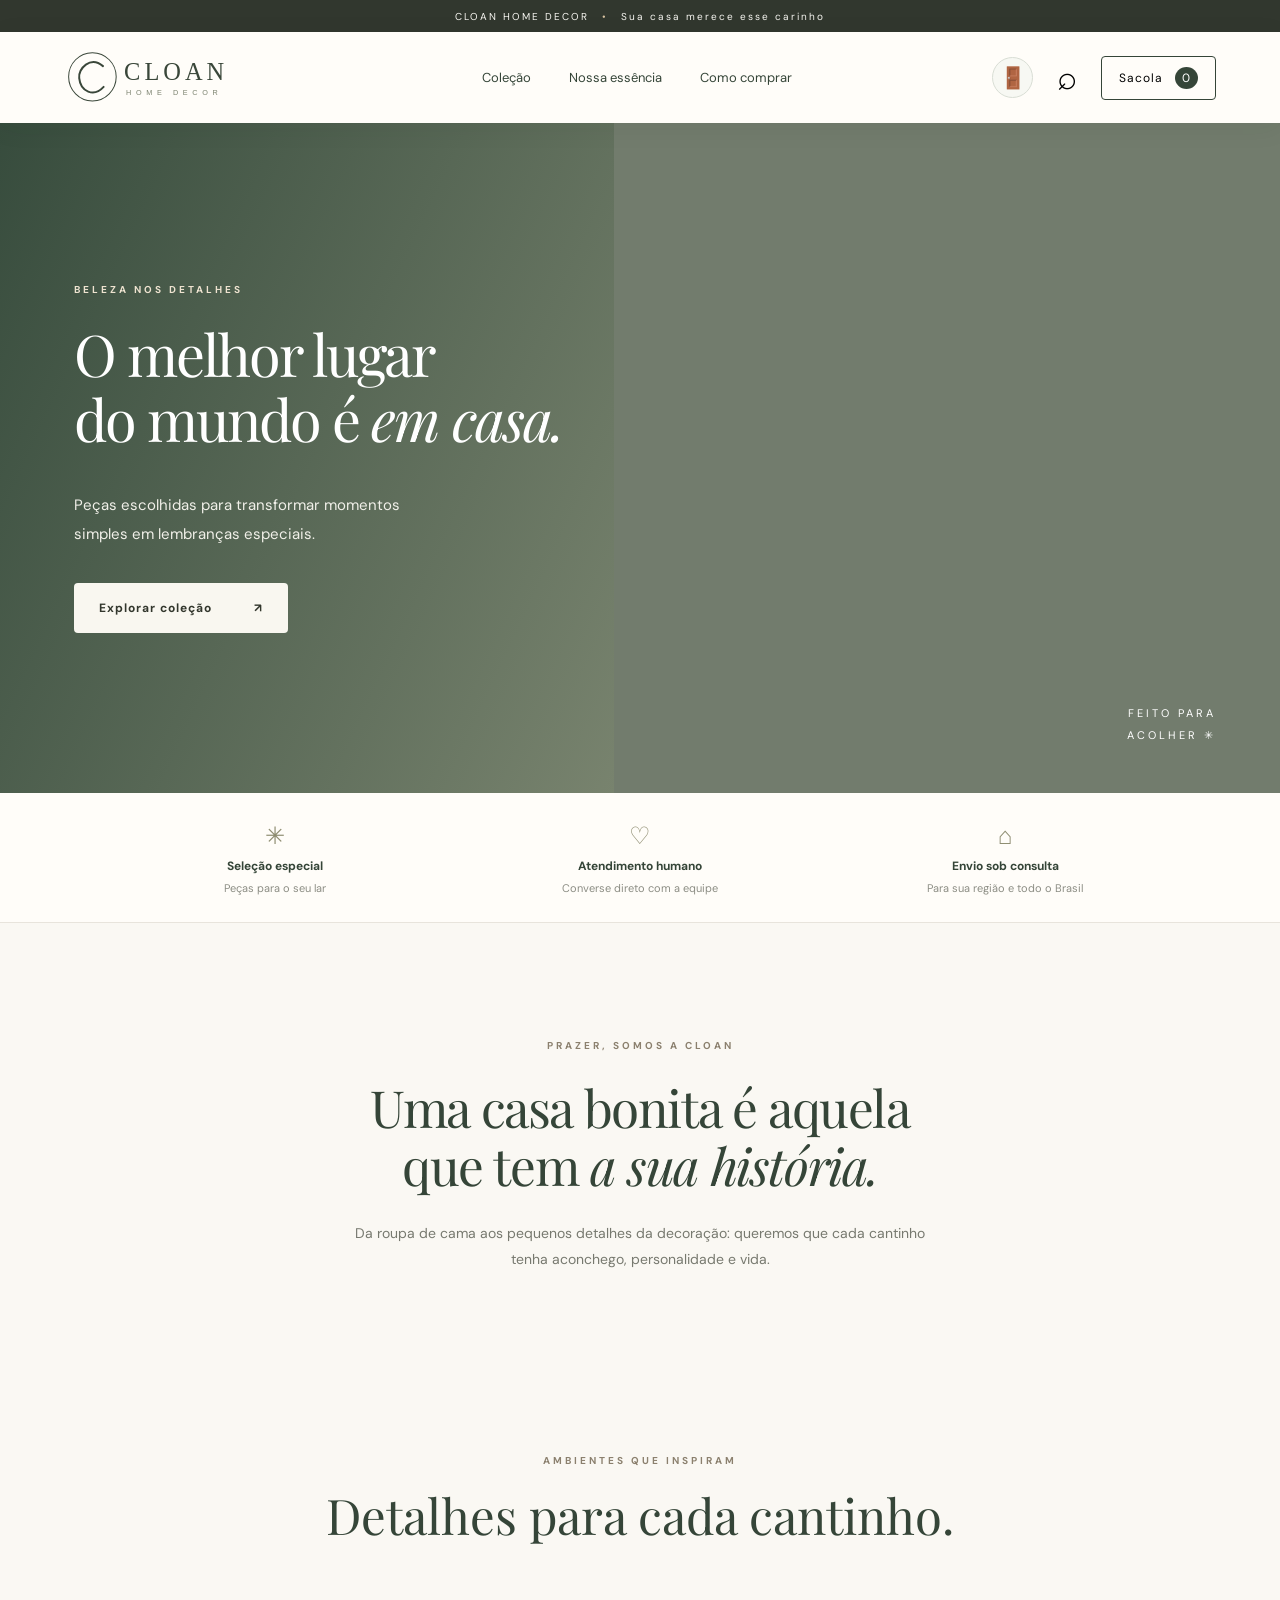
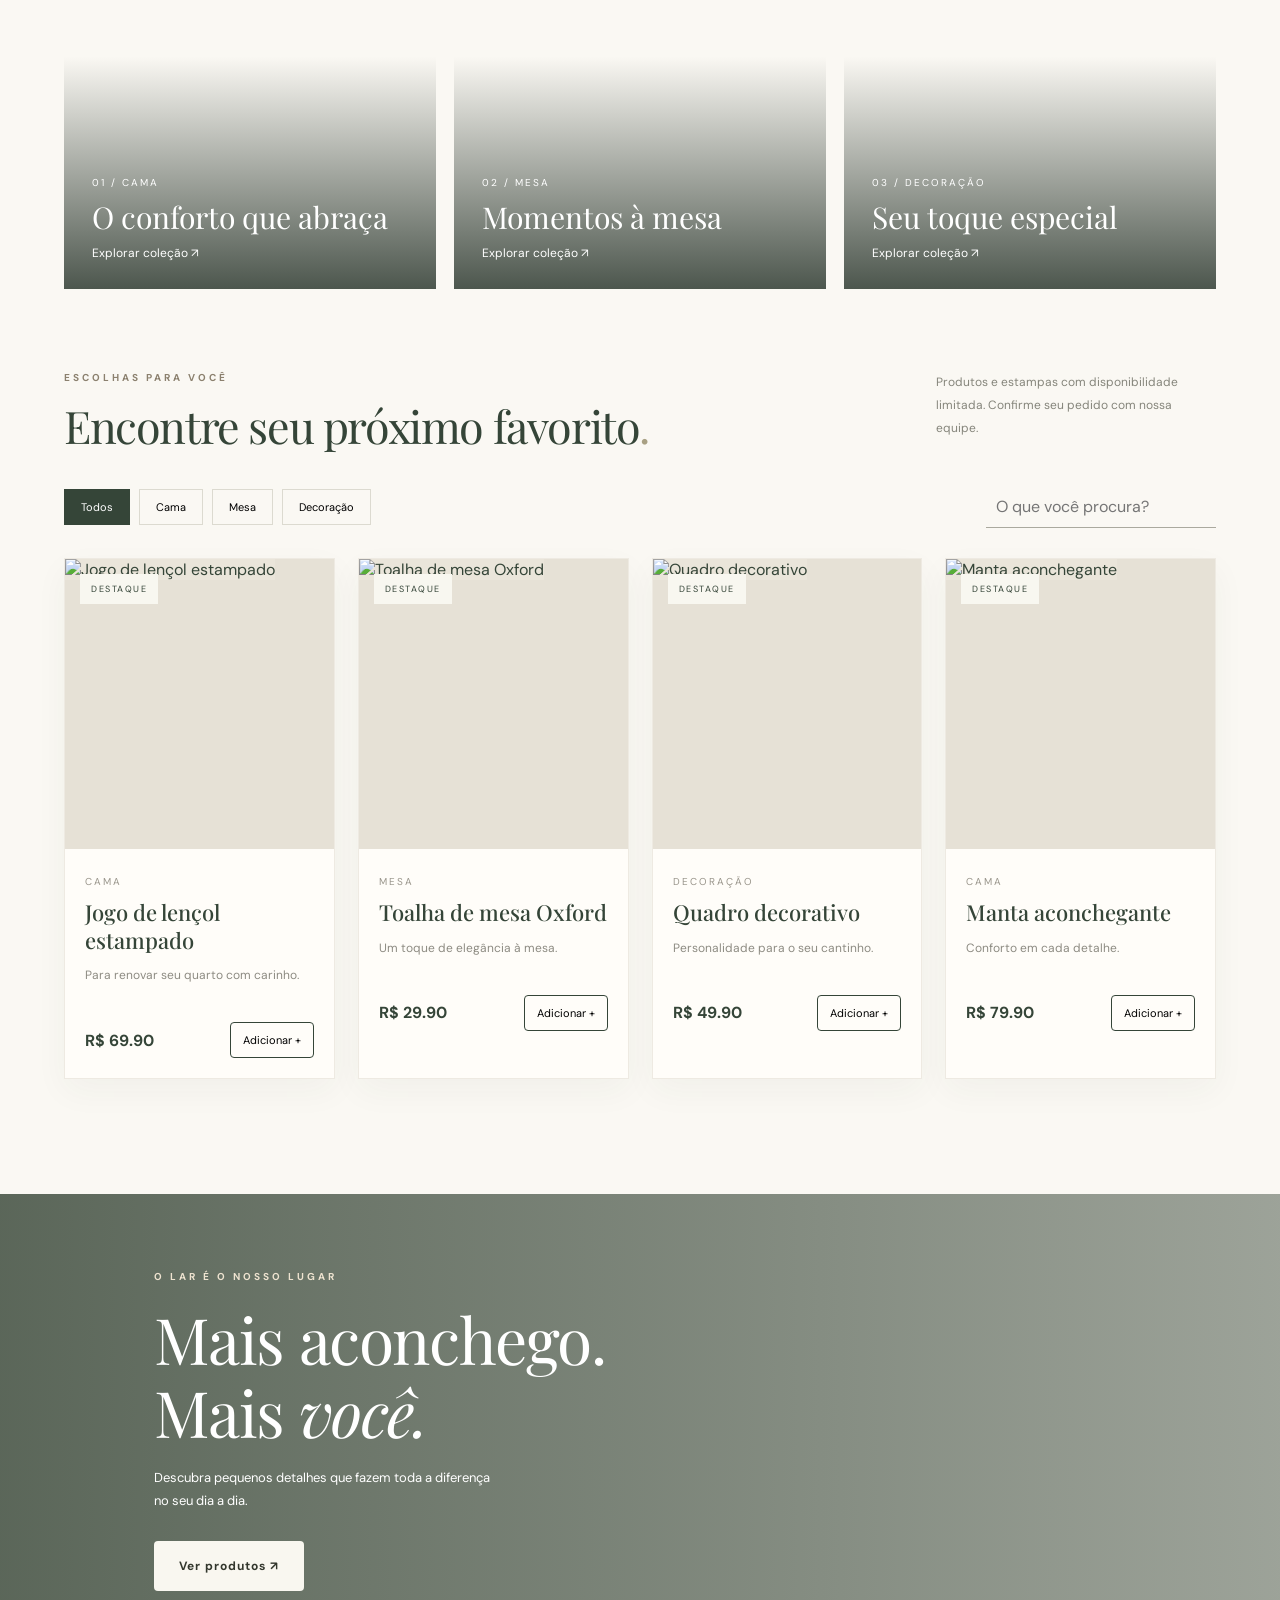
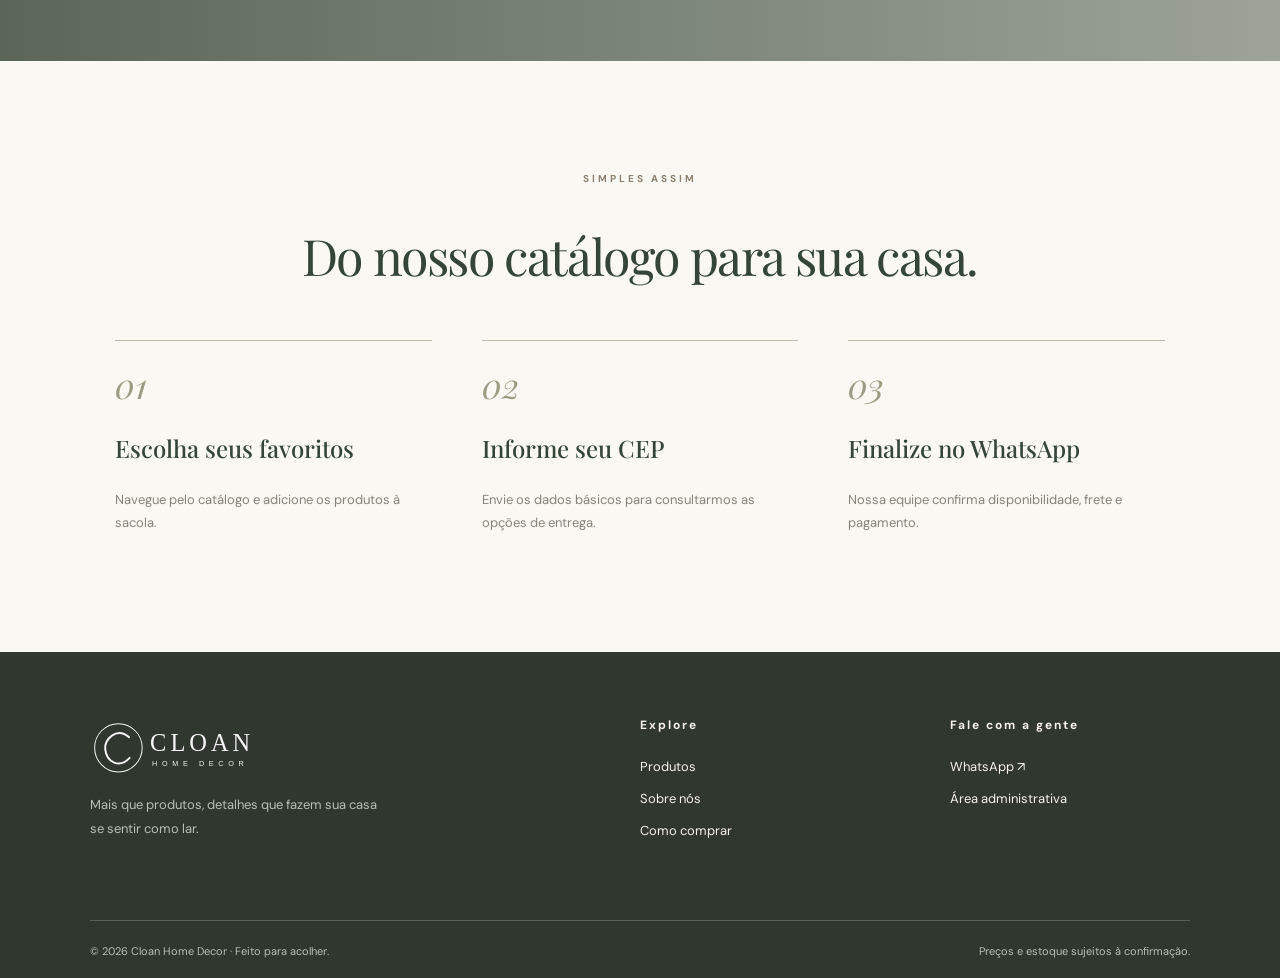
==== index.html @ a3a494a6 "subindo informaçoes iniciais" ====
<!doctype html><html lang="pt-BR"><head><meta charset="utf-8"><meta name="viewport" content="width=device-width, initial-scale=1"><meta name="theme-color" content="#292c25"><meta name="description" content="Cloan Home Decor: detalhes que transformam sua casa. Conheça nossa coleção de cama, mesa e decoração."><title>Cloan Home Decor — Sua casa, seu refúgio</title><link rel="stylesheet" href="assets/style.css"></head><body>
<div class="announce">CLOAN HOME DECOR <span>•</span> Sua casa merece esse carinho</div>
<header class="header"><a href="index.html" class="brand"><img class="cloan-logo" src="assets/logo-cloan.svg" alt="Cloan Home Decor"></a><nav class="nav"><a href="#colecao">Coleção</a><a href="#sobre">Nossa essência</a><a href="#como-comprar">Como comprar</a></nav><div class="header-actions"><a href="#" onclick="alert('O painel administrativo funciona na versão PHP, não no GitHub Pages.');return false" class="admin-door" aria-label="Entrar no painel administrativo" title="Painel administrativo">🚪</a><button class="icon-btn" id="search-toggle" aria-label="Buscar produtos">⌕</button><button class="bag-button" id="open-cart" aria-label="Abrir sacola">Sacola <span id="bag-count">0</span></button></div></header>
<main><section class="hero"><div class="hero-content"><div class="eyebrow light">BELEZA NOS DETALHES</div><h1>O melhor lugar<br>do mundo é <em>em casa.</em></h1><p>Peças escolhidas para transformar momentos simples em lembranças especiais.</p><a class="btn btn-light" href="#colecao">Explorar coleção <span>↗</span></a></div><div class="hero-image" role="img" aria-label="Ambiente de quarto aconchegante"></div><div class="hero-stamp">FEITO PARA<br>ACOLHER ✳</div></section>
<div class="mobile-promise">✦ Sua casa mais bonita, com carinho em cada detalhe</div><section class="trust"><div>✳ <strong>Seleção especial</strong><small>Peças para o seu lar</small></div><div>♡ <strong>Atendimento humano</strong><small>Converse direto com a equipe</small></div><div>⌂ <strong>Envio sob consulta</strong><small>Para sua região e todo o Brasil</small></div></section>
<section class="intro" id="sobre"><span class="eyebrow">PRAZER, SOMOS A CLOAN</span><h2>Uma casa bonita é aquela<br>que tem <em>a sua história.</em></h2><p>Da roupa de cama aos pequenos detalhes da decoração: queremos que cada cantinho tenha aconchego, personalidade e vida.</p></section>
<section class="category-showcase"><div class="category-intro"><span class="eyebrow">AMBIENTES QUE INSPIRAM</span><h2>Detalhes para cada cantinho.</h2></div><div class="category-tiles"><a href="#colecao" class="category-tile tile-cama"><span>01 / CAMA</span><strong>O conforto que abraça</strong><small>Explorar coleção ↗</small></a><a href="#colecao" class="category-tile tile-mesa"><span>02 / MESA</span><strong>Momentos à mesa</strong><small>Explorar coleção ↗</small></a><a href="#colecao" class="category-tile tile-decor"><span>03 / DECORAÇÃO</span><strong>Seu toque especial</strong><small>Explorar coleção ↗</small></a></div></section><section class="collection" id="colecao"><div class="section-head"><div><span class="eyebrow">ESCOLHAS PARA VOCÊ</span><h2>Encontre seu próximo favorito<span class="dot">.</span></h2></div><p>Produtos e estampas com disponibilidade limitada. Confirme seu pedido com nossa equipe.</p></div><div class="toolbar"><div class="chips"><button class="chip active" data-filter="all">Todos</button><button class="chip" data-filter="Cama">Cama</button><button class="chip" data-filter="Mesa">Mesa</button><button class="chip" data-filter="Decoração">Decoração</button></div><div class="search-wrap"><input type="search" id="search" placeholder="O que você procura?" aria-label="Buscar produtos"></div></div><div class="products" id="products"><article class="product" data-category="Cama" data-name="jogo de lençol estampado"><div class="product-image"><img loading="lazy" src="https://images.unsplash.com/photo-1631049307264-da0ec9d70304?w=900" alt="Jogo de lençol estampado"><span class="product-badge">DESTAQUE</span></div><div class="product-info"><span class="product-category">Cama</span><h3>Jogo de lençol estampado</h3><p class="description">Para renovar seu quarto com carinho.</p><div class="product-bottom"><strong>R$ 69.90</strong><button class="add-btn" data-id="1">Adicionar +</button></div></div></article><article class="product" data-category="Mesa" data-name="toalha de mesa oxford"><div class="product-image"><img loading="lazy" src="https://images.unsplash.com/photo-1600210492486-724fe5c67fb0?w=900" alt="Toalha de mesa Oxford"><span class="product-badge">DESTAQUE</span></div><div class="product-info"><span class="product-category">Mesa</span><h3>Toalha de mesa Oxford</h3><p class="description">Um toque de elegância à mesa.</p><div class="product-bottom"><strong>R$ 29.90</strong><button class="add-btn" data-id="2">Adicionar +</button></div></div></article><article class="product" data-category="Decoração" data-name="quadro decorativo"><div class="product-image"><img loading="lazy" src="https://images.unsplash.com/photo-1616486338812-3dadae4b4ace?w=900" alt="Quadro decorativo"><span class="product-badge">DESTAQUE</span></div><div class="product-info"><span class="product-category">Decoração</span><h3>Quadro decorativo</h3><p class="description">Personalidade para o seu cantinho.</p><div class="product-bottom"><strong>R$ 49.90</strong><button class="add-btn" data-id="3">Adicionar +</button></div></div></article><article class="product" data-category="Cama" data-name="manta aconchegante"><div class="product-image"><img loading="lazy" src="https://images.unsplash.com/photo-1615874694520-474822394e73?w=900" alt="Manta aconchegante"><span class="product-badge">DESTAQUE</span></div><div class="product-info"><span class="product-category">Cama</span><h3>Manta aconchegante</h3><p class="description">Conforto em cada detalhe.</p><div class="product-bottom"><strong>R$ 79.90</strong><button class="add-btn" data-id="4">Adicionar +</button></div></div></article></div><div class="no-results" id="no-results" hidden>Nenhum produto encontrado. Tente outra busca.</div></section>
<section class="banner"><div><span class="eyebrow light">O LAR É O NOSSO LUGAR</span><h2>Mais aconchego.<br>Mais <em>você.</em></h2><p>Descubra pequenos detalhes que fazem toda a diferença no seu dia a dia.</p><a class="btn btn-light" href="#colecao">Ver produtos ↗</a></div></section>
<section class="how" id="como-comprar"><span class="eyebrow">SIMPLES ASSIM</span><h2>Do nosso catálogo para sua casa.</h2><div class="steps"><div><span>01</span><h3>Escolha seus favoritos</h3><p>Navegue pelo catálogo e adicione os produtos à sacola.</p></div><div><span>02</span><h3>Informe seu CEP</h3><p>Envie os dados básicos para consultarmos as opções de entrega.</p></div><div><span>03</span><h3>Finalize no WhatsApp</h3><p>Nossa equipe confirma disponibilidade, frete e pagamento.</p></div></div></section></main>
<footer><div class="footer-grid"><div><a href="index.html" class="brand footer-brand"><img class="cloan-logo" src="assets/logo-cloan.svg" alt="Cloan Home Decor"></a><p>Mais que produtos, detalhes que fazem sua casa se sentir como lar.</p></div><div><strong>Explore</strong><a href="#colecao">Produtos</a><a href="#sobre">Sobre nós</a><a href="#como-comprar">Como comprar</a></div><div><strong>Fale com a gente</strong><a href="#como-comprar" target="_blank" rel="noopener">WhatsApp ↗</a><a href="#" onclick="alert('O painel administrativo funciona na versão PHP, não no GitHub Pages.');return false">Área administrativa</a></div></div><div class="footer-bottom">© 2026 Cloan Home Decor · Feito para acolher. <span>Preços e estoque sujeitos à confirmação.</span></div></footer>
<div class="overlay" id="overlay" hidden></div><aside class="cart" id="cart" aria-label="Sacola de compras" aria-hidden="true"><div class="cart-head"><div><span class="eyebrow">SEUS FAVORITOS</span><h2>Minha sacola <span id="cart-count">(0)</span></h2></div><button id="close-cart" class="close" aria-label="Fechar sacola">×</button></div><div class="cart-items" id="cart-items"></div><div class="cart-footer"><div class="subtotal"><span>Subtotal</span><strong id="subtotal">R$ 0,00</strong></div><p class="fine">Frete não incluído. A equipe confirmará o valor e a disponibilidade.</p><label for="customer-name">Seu nome</label><input id="customer-name" maxlength="90" placeholder="Como podemos chamar você?"><label for="customer-cep">CEP para entrega</label><input id="customer-cep" inputmode="numeric" maxlength="9" autocomplete="postal-code" placeholder="00000-000"><p id="cep-status" class="cep-status" role="status" aria-live="polite">Digite o CEP para buscar o endereço automaticamente.</p><div class="address-fields"><label for="customer-street">Rua / Avenida</label><input id="customer-street" autocomplete="address-line1" placeholder="Nome da rua"><label for="customer-number">Número da residência *</label><input id="customer-number" inputmode="numeric" placeholder="Ex.: 123"><label for="customer-complement">Complemento (opcional)</label><input id="customer-complement" placeholder="Apartamento, bloco, referência..."><label for="customer-neighborhood">Bairro</label><input id="customer-neighborhood" placeholder="Bairro"><div class="address-grid"><div><label for="customer-city">Cidade</label><input id="customer-city" placeholder="Cidade"></div><div><label for="customer-state">UF</label><input id="customer-state" maxlength="2" placeholder="SP"></div></div></div><button class="checkout" id="checkout">Consultar pelo WhatsApp ↗</button></div></aside>
<script>window.CLOAN_CONFIG={"whatsapp": "5519999999999", "products": [{"id": 1, "name": "Jogo de lençol estampado", "category": "Cama", "description": "Para renovar seu quarto com carinho.", "price": 69.9, "stock": 6, "weight": 0.85, "length": 32, "width": 25, "height": 8, "image": "https://images.unsplash.com/photo-1631049307264-da0ec9d70304?w=900", "featured": 1, "active": 1}, {"id": 2, "name": "Toalha de mesa Oxford", "category": "Mesa", "description": "Um toque de elegância à mesa.", "price": 29.9, "stock": 12, "weight": 0.52, "length": 32, "width": 25, "height": 8, "image": "https://images.unsplash.com/photo-1600210492486-724fe5c67fb0?w=900", "featured": 1, "active": 1}, {"id": 3, "name": "Quadro decorativo", "category": "Decoração", "description": "Personalidade para o seu cantinho.", "price": 49.9, "stock": 5, "weight": 0.65, "length": 32, "width": 25, "height": 8, "image": "https://images.unsplash.com/photo-1616486338812-3dadae4b4ace?w=900", "featured": 1, "active": 1}, {"id": 4, "name": "Manta aconchegante", "category": "Cama", "description": "Conforto em cada detalhe.", "price": 79.9, "stock": 4, "weight": 1.1, "length": 32, "width": 25, "height": 8, "image": "https://images.unsplash.com/photo-1615874694520-474822394e73?w=900", "featured": 1, "active": 1}]};</script><script src="assets/app.js"></script></body></html>
---- assets/style.css ----
@import url('https://fonts.googleapis.com/css2?family=DM+Sans:wght@400;500;600;700&family=Playfair+Display:ital,wght@0,400;0,500;0,600;1,400;1,500&display=swap');:root{--ink:#292c25;--cream:#f8f6f0;--paper:#fffefa;--olive:#777a5d;--line:#e8e4dc;--sand:#e5d8c6}*{box-sizing:border-box}html{scroll-behavior:smooth}body{margin:0;color:var(--ink);background:var(--cream);font-family:'DM Sans',Arial,sans-serif}body.locked{overflow:hidden}button,input,textarea,select{font:inherit}button{cursor:pointer}a{text-decoration:none;color:inherit}.announce{height:32px;background:#31372e;color:#f8f7f2;text-align:center;font-size:10px;letter-spacing:2px;display:flex;align-items:center;justify-content:center;gap:13px}.announce span{color:#d8c2a1}.header{height:91px;background:var(--paper);display:flex;align-items:center;justify-content:space-between;padding:0 max(5%,calc((100vw - 1350px)/2));gap:25px}.brand{display:flex;align-items:center;gap:11px;font-size:28px;font-weight:600;letter-spacing:4px;line-height:1}.brand small{display:block;font-size:9px;letter-spacing:5.5px;margin-top:8px;font-weight:500}.brand-symbol{font:italic 44px 'Playfair Display',Georgia,serif;border:1px solid var(--ink);border-radius:50%;height:52px;width:52px;display:grid;place-items:center;letter-spacing:0}.nav{display:flex;gap:38px;font-size:13px}.nav a:hover,.footer-grid a:hover{color:var(--olive)}.header-actions{display:flex;align-items:center;gap:18px}.icon-btn{border:0;background:none;font-size:34px;line-height:1}.bag-button{background:none;border:1px solid var(--ink);padding:13px 17px;font-size:12px;letter-spacing:1px}.bag-button span{background:var(--ink);color:white;border-radius:50%;padding:3px 7px;margin-left:8px}.hero{height:min(670px,76vh);min-height:520px;display:grid;grid-template-columns:48% 52%;position:relative;background:#727c6d}.hero-content{color:#fff;display:flex;flex-direction:column;align-items:flex-start;justify-content:center;padding:8% 8% 8% 12%;z-index:1;background:linear-gradient(105deg,#596455,#7c8978)}.eyebrow{font-size:10px;letter-spacing:3px;font-weight:700;color:#8b806e}.eyebrow.light{color:#eee3d0}.hero h1,.intro h2,.section-head h2,.banner h2,.how h2{font:400 clamp(39px,4.5vw,76px)/1.13 'Playfair Display',Georgia,serif;letter-spacing:-1.4px}.hero h1{margin:25px 0}.hero h1 em,.intro h2 em,.banner h2 em{font-weight:400}.hero p{font-size:15px;line-height:1.9;max-width:365px;color:#f1f0e9;margin-bottom:35px}.hero-image{background:url('https://images.unsplash.com/photo-1616486338812-3dadae4b4ace?auto=format&fit=crop&w=1400&q=85') center/cover}.btn{padding:17px 25px;display:inline-flex;align-items:center;gap:42px;font-size:12px;font-weight:700;letter-spacing:1px}.btn-light{background:#f9f7f0;color:#33372d}.hero-stamp{position:absolute;right:5%;bottom:7%;color:white;font-size:11px;letter-spacing:3px;text-align:right;line-height:2}.trust{display:grid;grid-template-columns:repeat(3,1fr);border-bottom:1px solid var(--line);background:var(--paper);padding:27px 8%;gap:20px}.trust>div{text-align:center;font-size:24px;color:#8d8c70}.trust strong,.trust small{display:block;color:var(--ink);font-size:12px;margin-top:7px}.trust small{font-size:11px;color:#8c8d84}.intro{text-align:center;padding:110px 20px;max-width:850px;margin:auto}.intro h2{font-size:clamp(34px,4vw,57px);margin:25px 0}.intro p{color:#77796f;line-height:1.9;font-size:14px;max-width:590px;margin:auto}.collection{padding:40px max(5%,calc((100vw - 1300px)/2)) 115px}.section-head{display:flex;justify-content:space-between;align-items:end;gap:30px;margin-bottom:35px}.section-head h2{font-size:clamp(32px,3.5vw,50px);margin:15px 0 0}.dot{color:#a8a083}.section-head p{max-width:280px;font-size:12px;color:#85857b;line-height:1.9}.toolbar{display:flex;justify-content:space-between;align-items:center;gap:20px;margin-bottom:30px}.chips{display:flex;gap:9px;flex-wrap:wrap}.chip{border:1px solid #dcdad0;background:transparent;padding:10px 16px;font-size:11px}.chip.active,.chip:hover{background:var(--ink);color:white;border-color:var(--ink)}.search-wrap input{width:230px;background:transparent;border:0;border-bottom:1px solid #aaa99e;padding:10px;outline:0}.products{display:grid;grid-template-columns:repeat(4,minmax(0,1fr));gap:23px}.product{background:var(--paper);min-width:0}.product[hidden]{display:none}.product-image{height:305px;position:relative;overflow:hidden;background:#e6e1d6}.product-image img{width:100%;height:100%;object-fit:cover;transition:transform .4s}.product:hover .product-image img{transform:scale(1.05)}.image-placeholder{height:100%;display:flex;align-items:center;justify-content:center;flex-direction:column;color:#8e8c7f;background:linear-gradient(135deg,#e7e4da,#d6d1c2);text-align:center}.image-placeholder span{font-size:65px}.image-placeholder small{letter-spacing:2px;font-size:9px}.image-placeholder p{font:italic 18px 'Playfair Display',serif}.product-badge{position:absolute;top:15px;left:15px;background:#f8f7f0;padding:9px 11px;font-size:9px;letter-spacing:1.5px}.product-info{padding:20px}.product-category{font-size:10px;color:#99958b;letter-spacing:2px;text-transform:uppercase}.product h3{font:500 22px 'Playfair Display',serif;margin:9px 0}.description{font-size:12px;color:#8d8b82;line-height:1.6;min-height:38px}.product-bottom{display:flex;align-items:center;justify-content:space-between;gap:5px;margin-top:18px}.product-bottom strong{font-size:16px}.add-btn{border:1px solid var(--ink);background:transparent;padding:10px 12px;font-size:11px}.add-btn:hover{background:var(--ink);color:white}.add-btn:disabled{opacity:.4;cursor:not-allowed}.no-results{text-align:center;padding:40px}.banner{min-height:420px;background:linear-gradient(90deg,#4b584ae8,#4b584a88),url('https://images.unsplash.com/photo-1618221195710-dd6b41faaea6?auto=format&fit=crop&w=1600&q=85') center/cover;color:white;display:flex;align-items:center;padding:70px 12%}.banner h2{font-size:clamp(40px,5vw,68px);margin:18px 0}.banner p{font-size:13px;line-height:1.8;max-width:350px;margin-bottom:28px}.how{text-align:center;padding:105px 7%}.how h2{font-size:clamp(32px,4vw,50px)}.steps{display:grid;grid-template-columns:repeat(3,1fr);gap:50px;max-width:1050px;margin:55px auto 0;text-align:left}.steps>div{border-top:1px solid #bbb8aa;padding-top:20px}.steps span{font:italic 35px 'Playfair Display',serif;color:#999b83}.steps h3{font:500 24px 'Playfair Display',serif}.steps p{font-size:13px;line-height:1.8;color:#85857b}footer{background:#30372f;color:#f4f2ea;padding:65px 7% 20px}.footer-grid{display:grid;grid-template-columns:2fr 1fr 1fr;gap:70px;max-width:1250px;margin:auto}.footer-grid p{font-size:13px;line-height:1.9;color:#b7c0b6;max-width:300px}.footer-grid>div:not(:first-child){display:flex;flex-direction:column;gap:15px;font-size:13px}.footer-grid strong{font-size:12px;letter-spacing:2px;margin-bottom:10px}.footer-brand .brand-symbol{border-color:#f4f2ea}.footer-bottom{max-width:1250px;margin:65px auto 0;border-top:1px solid #586056;padding-top:23px;font-size:11px;color:#b9c0b8;display:flex;justify-content:space-between;gap:20px}.overlay{position:fixed;inset:0;background:#0008;z-index:10}.overlay[hidden]{display:none}.cart{position:fixed;right:0;top:0;bottom:0;width:min(460px,100%);background:var(--paper);z-index:11;transform:translateX(105%);transition:transform .3s;display:flex;flex-direction:column}.cart.show{transform:translateX(0)}.cart-head{display:flex;justify-content:space-between;align-items:center;padding:30px;border-bottom:1px solid var(--line)}.cart-head h2{font:400 30px 'Playfair Display',serif;margin:9px 0}.cart-head h2 span{font:13px 'DM Sans',sans-serif}.close{font-size:34px;background:none;border:0}.cart-items{padding:15px 30px;overflow:auto;flex:1}.cart-item{display:flex;gap:15px;border-bottom:1px solid var(--line);padding:18px 0}.cart-thumb{width:85px;height:95px;background:#e7e3d9;display:grid;place-items:center;font-size:35px;flex-shrink:0}.cart-thumb img{width:100%;height:100%;object-fit:cover}.cart-item-details{flex:1}.cart-item-details strong,.cart-item-details small{display:block;margin-bottom:9px}.cart-item-details strong{font:500 18px 'Playfair Display',serif}.cart-item-details small{font-size:12px}.qty{display:flex;align-items:center;gap:13px}.qty button{background:none;border:1px solid var(--line);width:28px;height:28px}.empty-bag{text-align:center;margin:80px 0;color:#8d8c82;line-height:2}.cart-footer{padding:25px 30px 35px;border-top:1px solid var(--line)}.subtotal{display:flex;justify-content:space-between;font-size:18px}.fine{font-size:11px;color:#888b81;line-height:1.6}.cart-footer label{display:block;font-size:11px;margin:13px 0 5px}.cart-footer input{width:100%;padding:12px;border:1px solid #d5d3c8;background:white}.checkout{width:100%;background:var(--ink);color:white;border:0;padding:16px;margin-top:18px;font-weight:600}.checkout:hover{background:#57634f}@media(max-width:1100px){.products{grid-template-columns:repeat(3,1fr)}.nav{gap:15px}.hero-content{padding-left:9%}}@media(max-width:760px){.header{height:74px;padding:0 17px}.brand{font-size:20px;letter-spacing:2px}.brand small{font-size:7px;letter-spacing:3px}.brand-symbol{width:40px;height:40px;font-size:30px}.nav,.icon-btn{display:none}.header-actions{gap:4px}.bag-button{padding:10px;font-size:11px}.hero{display:block;min-height:650px;height:auto;background:linear-gradient(#29372bb8,#29372bb8),url('https://images.unsplash.com/photo-1616486338812-3dadae4b4ace?auto=format&fit=crop&w=1000') center/cover}.hero-content{min-height:650px;background:transparent;padding:70px 8%}.hero-image{display:none}.hero-stamp{bottom:25px}.trust{grid-template-columns:1fr;gap:20px}.intro{padding:75px 20px}.collection{padding:30px 17px 75px}.section-head{display:block}.section-head p{max-width:none}.toolbar{display:block}.chips{margin-bottom:18px}.search-wrap input{width:100%}.products{grid-template-columns:repeat(2,minmax(0,1fr));gap:11px}.product-image{height:210px}.product-info{padding:13px}.product h3{font-size:18px}.product-bottom{display:block}.product-bottom strong{display:block;margin-bottom:10px}.add-btn{width:100%}.banner{padding:70px 8%}.steps{grid-template-columns:1fr;gap:25px}.footer-grid{grid-template-columns:1fr;gap:40px}.footer-bottom{display:block}.footer-bottom span{display:block;margin-top:8px}}@media(max-width:380px){.products{grid-template-columns:1fr}.product-image{height:290px}}
/* Consulta de endereço */
.cep-status{font-size:12px;color:#69776b;line-height:1.5;margin:4px 0 12px}.address-fields label{display:block;margin-top:9px}.address-fields input{width:100%;box-sizing:border-box}.address-grid{display:grid;grid-template-columns:2fr 1fr;gap:10px}.cart{overflow-y:auto}.cart-footer{padding-bottom:28px}

/* CLOAN HOME DECOR — edição premium responsiva */
:root{--ink:#354538;--cream:#faf8f3;--paper:#fffdf9;--olive:#65765c;--sand:#eee4d7}
body{overflow-x:hidden}.header{position:sticky;top:0;z-index:9;box-shadow:0 5px 25px #242c2110}.brand{min-width:0}.cloan-logo{display:block;width:218px;max-width:100%;height:auto}.footer-brand .cloan-logo{filter:brightness(0) invert(1);opacity:.95}.admin-door{display:grid;place-items:center;width:41px;height:41px;border:1px solid #d9ded5;border-radius:50%;background:#f7f8f3;font-size:21px;transition:transform .2s,background .2s}.admin-door:hover{transform:translateY(-2px);background:#e9eee4}.hero-content{background:linear-gradient(115deg,#374c3d,#78836e)}.hero h1{letter-spacing:-2px}.btn,.add-btn,.checkout,.bag-button{border-radius:4px}.product{border:1px solid #eeeae2;box-shadow:0 12px 32px #333c2d0b;transition:transform .2s}.product:hover{transform:translateY(-4px)}.product-image{height:290px}.product-image img{object-fit:cover}.product-info{min-height:185px}.product h3{line-height:1.25}.category-showcase{padding:65px max(5%,calc((100vw - 1300px)/2)) 30px}.category-intro{text-align:center;margin-bottom:32px}.category-intro h2{font:400 clamp(31px,4vw,49px) 'Playfair Display',Georgia,serif;margin:13px 0}.category-tiles{display:grid;grid-template-columns:repeat(3,1fr);gap:18px}.category-tile{height:310px;position:relative;display:flex;flex-direction:column;justify-content:end;padding:28px;color:white;background-position:center;background-size:cover;overflow:hidden}.category-tile:before{content:'';position:absolute;inset:0;background:linear-gradient(0deg,#1e2b21c9,transparent 75%)}.category-tile>*{position:relative}.category-tile span{font-size:10px;letter-spacing:2px}.category-tile strong{font:400 30px 'Playfair Display',Georgia,serif;margin:8px 0}.category-tile small{font-size:12px}.tile-cama{background-image:url('https://images.unsplash.com/photo-1616486338812-3dadae4b4ace?auto=format&fit=crop&w=850&q=80')}.tile-mesa{background-image:url('https://images.unsplash.com/photo-1600210492486-724fe5c67fb0?auto=format&fit=crop&w=850&q=80')}.tile-decor{background-image:url('https://images.unsplash.com/photo-1618221195710-dd6b41faaea6?auto=format&fit=crop&w=850&q=80')}.mobile-promise{display:none}.product-image img{background:#eae5da}
@media(max-width:760px){.announce{font-size:9px;letter-spacing:1px;padding:0 8px}.header{height:auto;min-height:72px;padding:12px 15px;gap:7px}.cloan-logo{width:164px}.header-actions{gap:7px}.admin-door{width:37px;height:37px;font-size:19px;flex-shrink:0}.nav{display:none}.icon-btn{display:none}.bag-button{min-height:39px;font-size:11px;padding:9px 8px}.hero{min-height:540px}.hero-content{min-height:540px;padding:55px 7%;background:linear-gradient(90deg,#304536df,#3045367c),url('https://images.unsplash.com/photo-1616486338812-3dadae4b4ace?auto=format&fit=crop&w=1000&q=85') center/cover}.hero h1{font-size:clamp(42px,11vw,60px);line-height:1.09}.hero p{font-size:14px}.mobile-promise{display:block;text-align:center;padding:15px 10px;background:#e8ede5;color:#445744;font-size:11px;letter-spacing:.2px}.trust{padding:25px 15px;gap:16px}.trust>div{font-size:19px}.trust strong,.trust small{margin-top:3px}.intro{padding:65px 22px}.category-showcase{padding:20px 15px 35px}.category-tiles{grid-template-columns:1fr 1fr;gap:9px}.category-tile{height:190px;padding:14px}.category-tile:last-child{grid-column:1/-1;height:160px}.category-tile strong{font-size:21px}.category-tile span{font-size:9px}.collection{padding:25px 13px 70px}.toolbar{display:block}.chips{display:flex;overflow-x:auto;flex-wrap:nowrap;gap:8px;padding-bottom:10px}.chip{flex-shrink:0}.products{grid-template-columns:repeat(2,minmax(0,1fr));gap:10px}.product-image{height:210px}.product-info{padding:12px;min-height:175px}.product h3{font-size:17px}.description{font-size:11px;min-height:32px}.product-bottom strong{font-size:17px}.add-btn{min-height:43px;font-size:11px}.cart{width:100%;max-width:100vw}.cart-footer{padding-bottom:max(25px,env(safe-area-inset-bottom))}input,textarea,select{font-size:16px!important}.footer-grid{gap:32px}}
@media(max-width:370px){.cloan-logo{width:139px}.products{grid-template-columns:repeat(2,minmax(0,1fr))}.product-image{height:175px}.product h3{font-size:15px}.product-info{padding:9px}.category-tile strong{font-size:18px}}
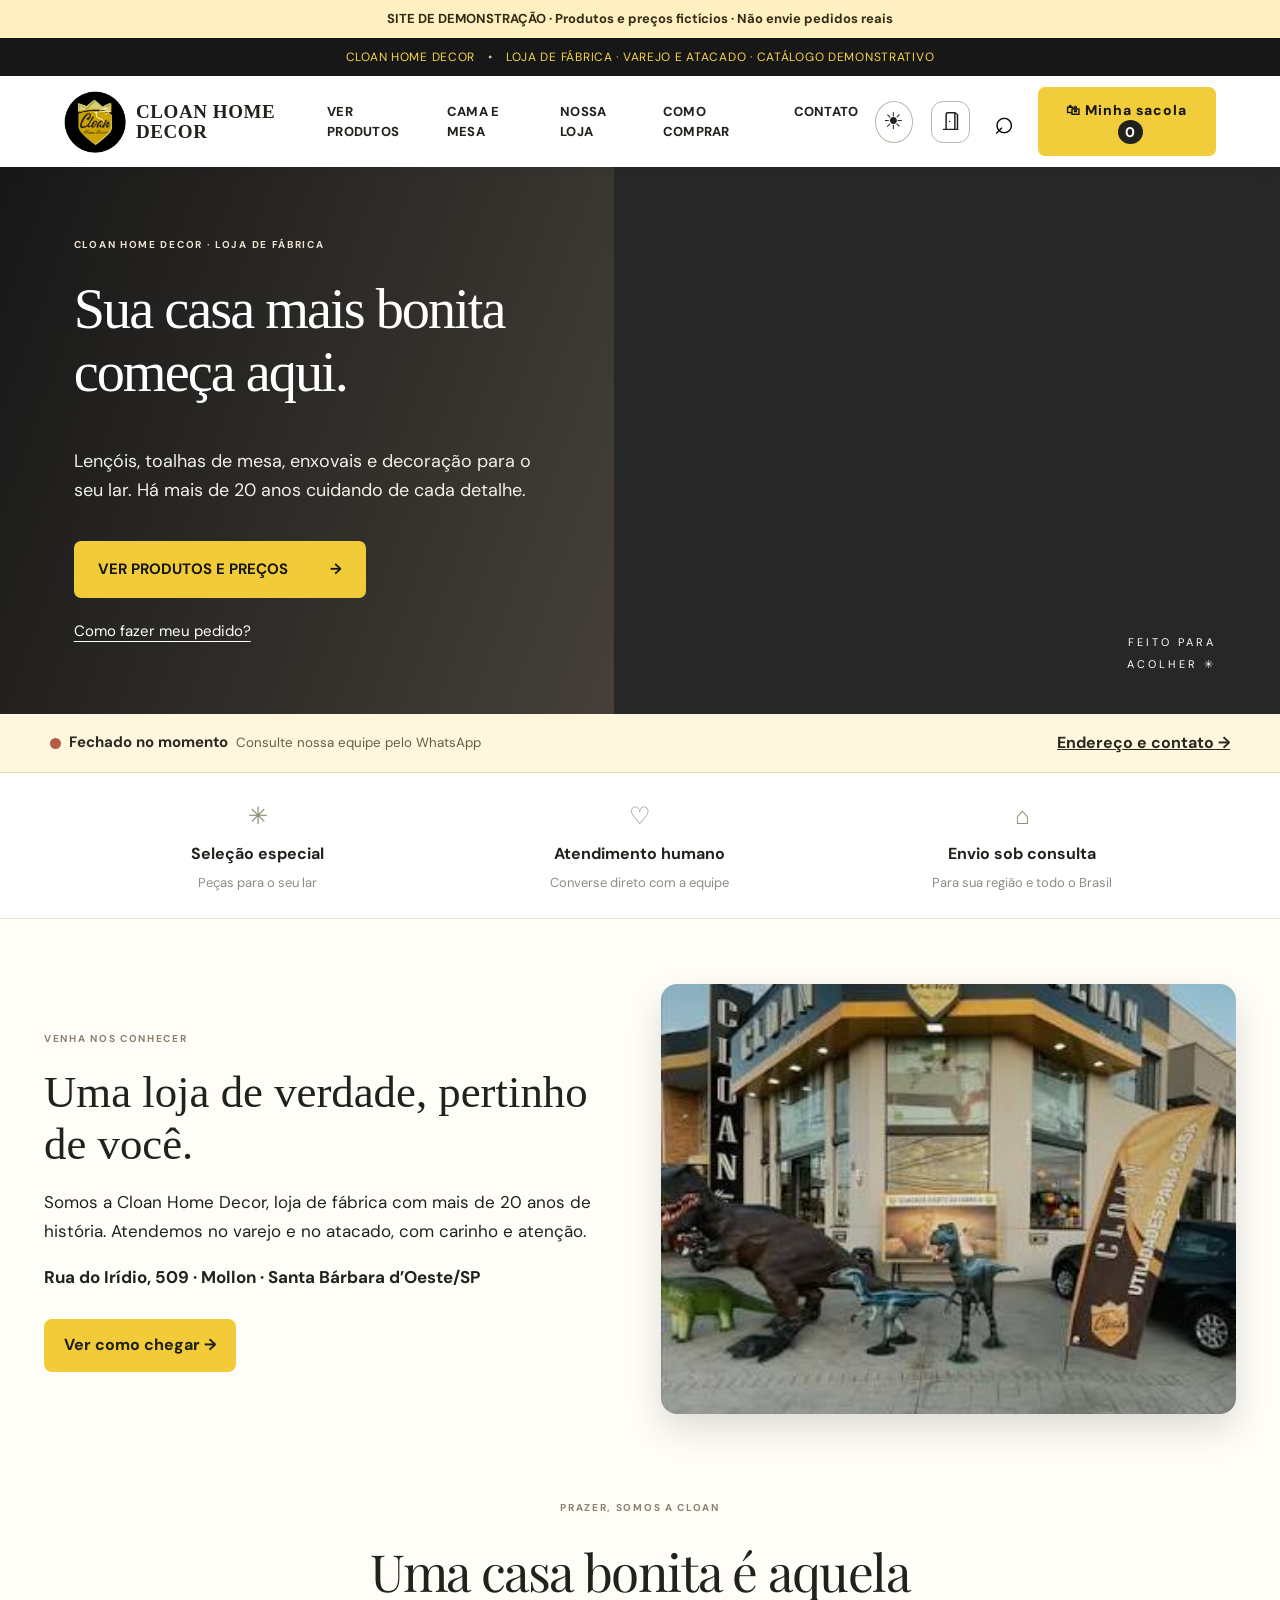
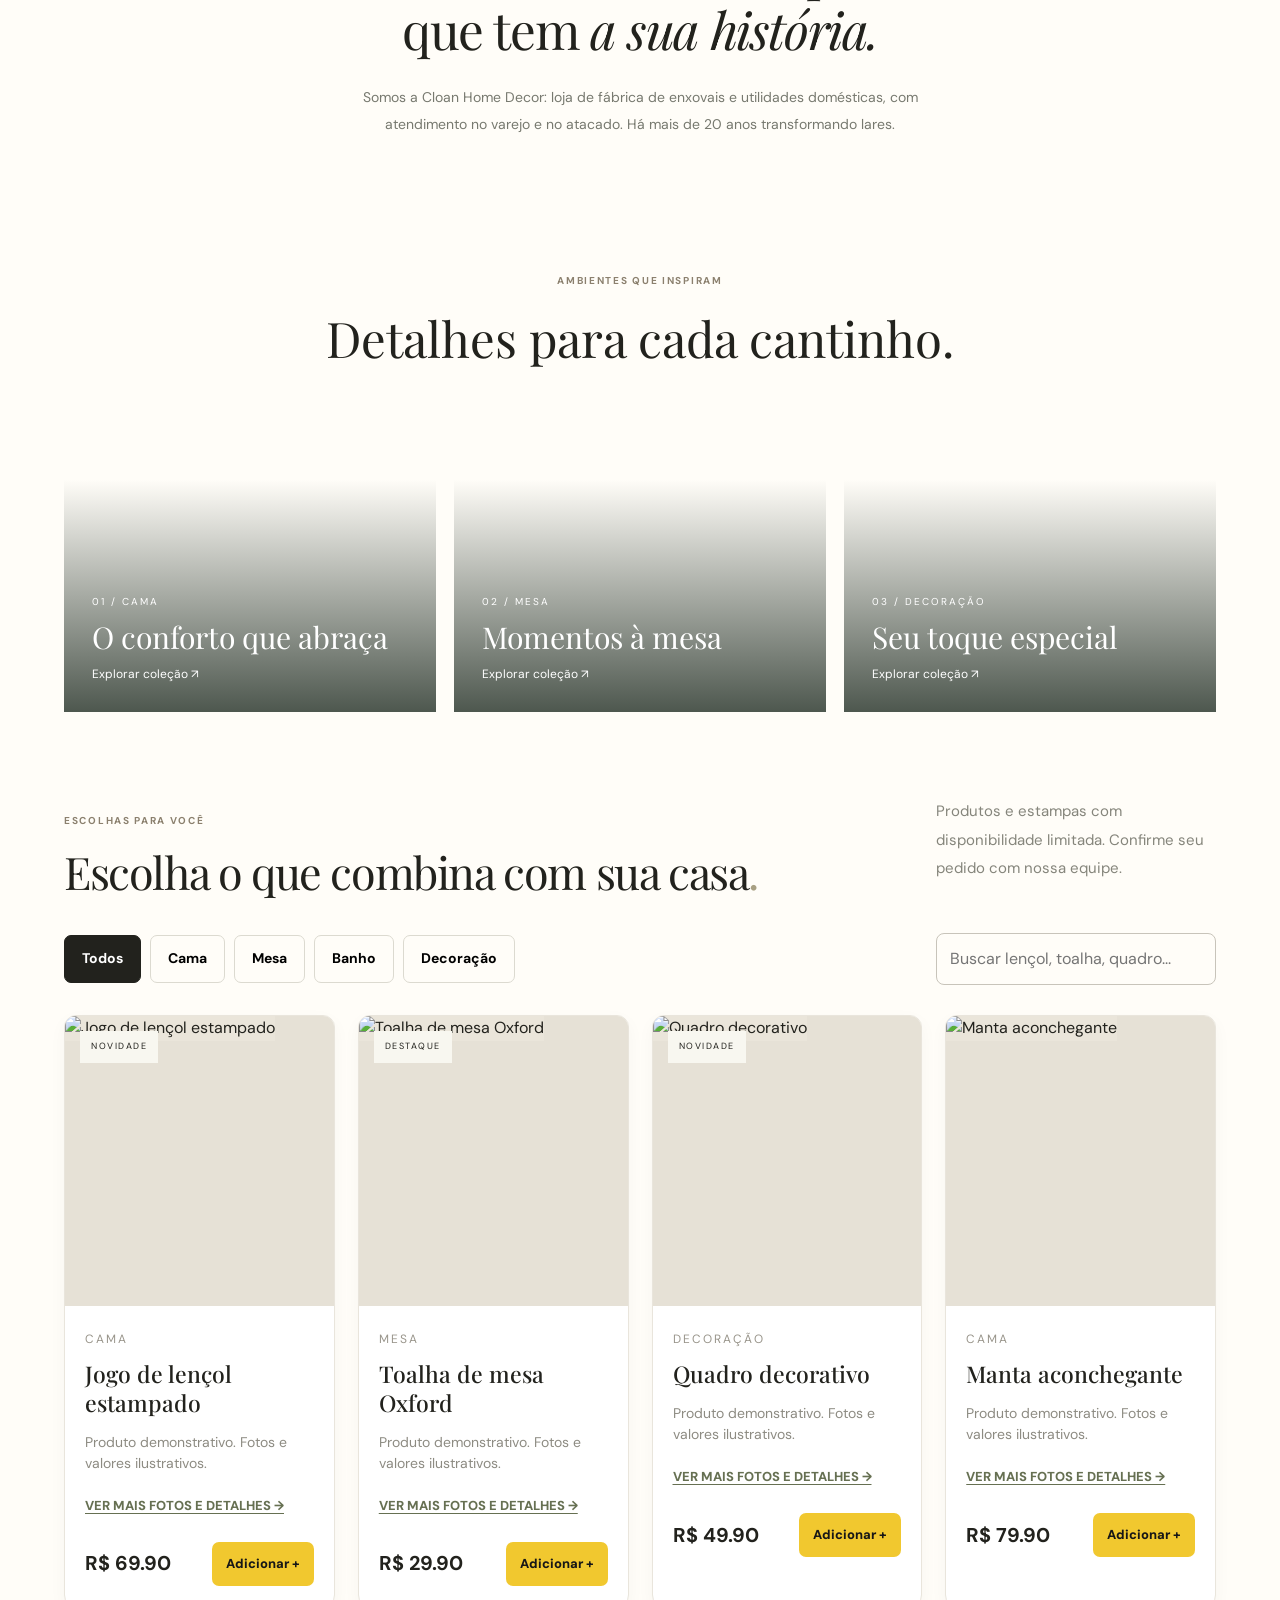
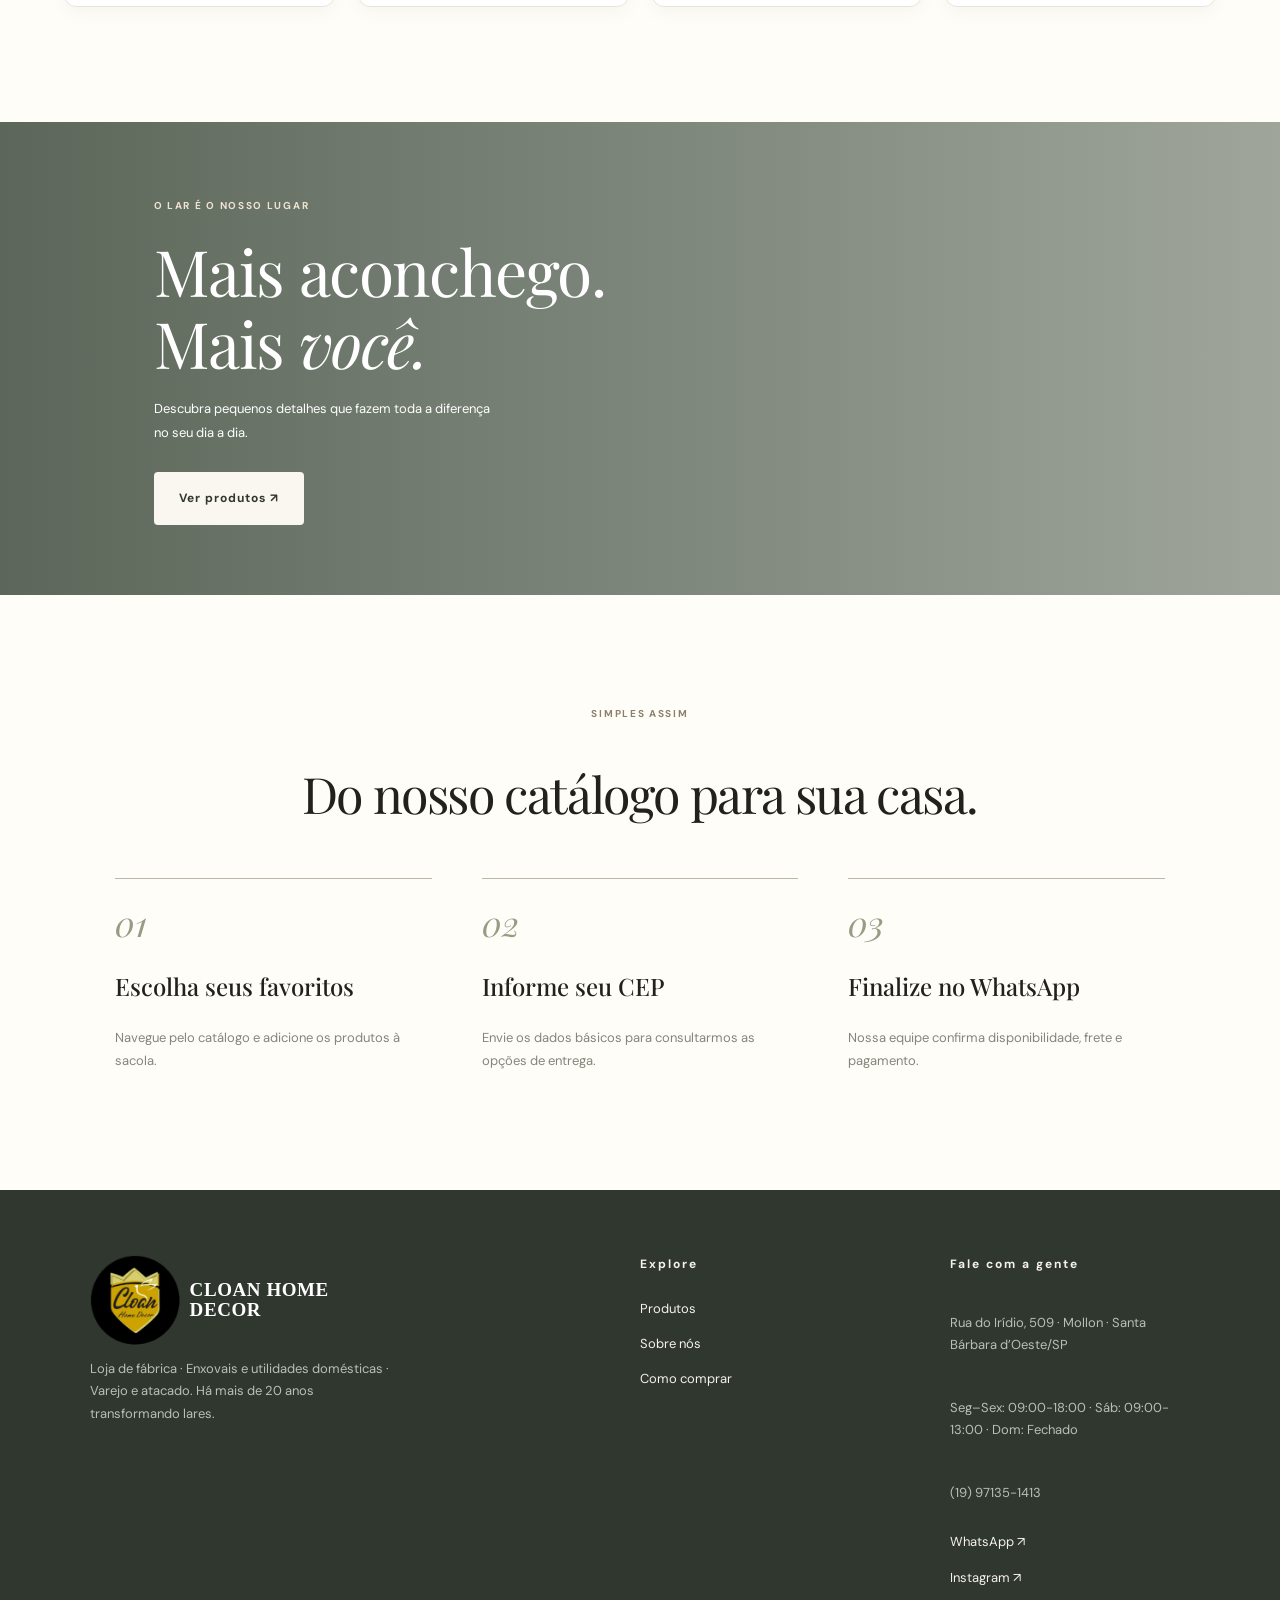
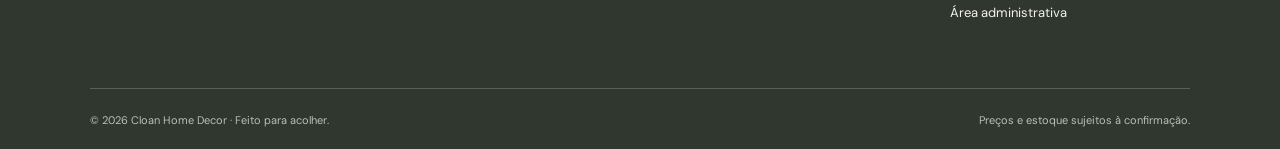
==== commit 63e40278: "arualizaçao" ====
--- a/index.html
+++ b/index.html
@@ -1,13 +1,12 @@
-
-<!doctype html><html lang="pt-BR"><head><meta charset="utf-8"><meta name="viewport" content="width=device-width, initial-scale=1"><meta name="theme-color" content="#292c25"><meta name="description" content="Cloan Home Decor: detalhes que transformam sua casa. Conheça nossa coleção de cama, mesa e decoração."><title>Cloan Home Decor — Sua casa, seu refúgio</title><link rel="stylesheet" href="assets/style.css"></head><body>
-<div class="announce">CLOAN HOME DECOR <span>•</span> Sua casa merece esse carinho</div>
-<header class="header"><a href="index.html" class="brand"><img class="cloan-logo" src="assets/logo-cloan.svg" alt="Cloan Home Decor"></a><nav class="nav"><a href="#colecao">Coleção</a><a href="#sobre">Nossa essência</a><a href="#como-comprar">Como comprar</a></nav><div class="header-actions"><a href="#" onclick="alert('O painel administrativo funciona na versão PHP, não no GitHub Pages.');return false" class="admin-door" aria-label="Entrar no painel administrativo" title="Painel administrativo">🚪</a><button class="icon-btn" id="search-toggle" aria-label="Buscar produtos">⌕</button><button class="bag-button" id="open-cart" aria-label="Abrir sacola">Sacola <span id="bag-count">0</span></button></div></header>
-<main><section class="hero"><div class="hero-content"><div class="eyebrow light">BELEZA NOS DETALHES</div><h1>O melhor lugar<br>do mundo é <em>em casa.</em></h1><p>Peças escolhidas para transformar momentos simples em lembranças especiais.</p><a class="btn btn-light" href="#colecao">Explorar coleção <span>↗</span></a></div><div class="hero-image" role="img" aria-label="Ambiente de quarto aconchegante"></div><div class="hero-stamp">FEITO PARA<br>ACOLHER ✳</div></section>
-<div class="mobile-promise">✦ Sua casa mais bonita, com carinho em cada detalhe</div><section class="trust"><div>✳ <strong>Seleção especial</strong><small>Peças para o seu lar</small></div><div>♡ <strong>Atendimento humano</strong><small>Converse direto com a equipe</small></div><div>⌂ <strong>Envio sob consulta</strong><small>Para sua região e todo o Brasil</small></div></section>
-<section class="intro" id="sobre"><span class="eyebrow">PRAZER, SOMOS A CLOAN</span><h2>Uma casa bonita é aquela<br>que tem <em>a sua história.</em></h2><p>Da roupa de cama aos pequenos detalhes da decoração: queremos que cada cantinho tenha aconchego, personalidade e vida.</p></section>
-<section class="category-showcase"><div class="category-intro"><span class="eyebrow">AMBIENTES QUE INSPIRAM</span><h2>Detalhes para cada cantinho.</h2></div><div class="category-tiles"><a href="#colecao" class="category-tile tile-cama"><span>01 / CAMA</span><strong>O conforto que abraça</strong><small>Explorar coleção ↗</small></a><a href="#colecao" class="category-tile tile-mesa"><span>02 / MESA</span><strong>Momentos à mesa</strong><small>Explorar coleção ↗</small></a><a href="#colecao" class="category-tile tile-decor"><span>03 / DECORAÇÃO</span><strong>Seu toque especial</strong><small>Explorar coleção ↗</small></a></div></section><section class="collection" id="colecao"><div class="section-head"><div><span class="eyebrow">ESCOLHAS PARA VOCÊ</span><h2>Encontre seu próximo favorito<span class="dot">.</span></h2></div><p>Produtos e estampas com disponibilidade limitada. Confirme seu pedido com nossa equipe.</p></div><div class="toolbar"><div class="chips"><button class="chip active" data-filter="all">Todos</button><button class="chip" data-filter="Cama">Cama</button><button class="chip" data-filter="Mesa">Mesa</button><button class="chip" data-filter="Decoração">Decoração</button></div><div class="search-wrap"><input type="search" id="search" placeholder="O que você procura?" aria-label="Buscar produtos"></div></div><div class="products" id="products"><article class="product" data-category="Cama" data-name="jogo de lençol estampado"><div class="product-image"><img loading="lazy" src="https://images.unsplash.com/photo-1631049307264-da0ec9d70304?w=900" alt="Jogo de lençol estampado"><span class="product-badge">DESTAQUE</span></div><div class="product-info"><span class="product-category">Cama</span><h3>Jogo de lençol estampado</h3><p class="description">Para renovar seu quarto com carinho.</p><div class="product-bottom"><strong>R$ 69.90</strong><button class="add-btn" data-id="1">Adicionar +</button></div></div></article><article class="product" data-category="Mesa" data-name="toalha de mesa oxford"><div class="product-image"><img loading="lazy" src="https://images.unsplash.com/photo-1600210492486-724fe5c67fb0?w=900" alt="Toalha de mesa Oxford"><span class="product-badge">DESTAQUE</span></div><div class="product-info"><span class="product-category">Mesa</span><h3>Toalha de mesa Oxford</h3><p class="description">Um toque de elegância à mesa.</p><div class="product-bottom"><strong>R$ 29.90</strong><button class="add-btn" data-id="2">Adicionar +</button></div></div></article><article class="product" data-category="Decoração" data-name="quadro decorativo"><div class="product-image"><img loading="lazy" src="https://images.unsplash.com/photo-1616486338812-3dadae4b4ace?w=900" alt="Quadro decorativo"><span class="product-badge">DESTAQUE</span></div><div class="product-info"><span class="product-category">Decoração</span><h3>Quadro decorativo</h3><p class="description">Personalidade para o seu cantinho.</p><div class="product-bottom"><strong>R$ 49.90</strong><button class="add-btn" data-id="3">Adicionar +</button></div></div></article><article class="product" data-category="Cama" data-name="manta aconchegante"><div class="product-image"><img loading="lazy" src="https://images.unsplash.com/photo-1615874694520-474822394e73?w=900" alt="Manta aconchegante"><span class="product-badge">DESTAQUE</span></div><div class="product-info"><span class="product-category">Cama</span><h3>Manta aconchegante</h3><p class="description">Conforto em cada detalhe.</p><div class="product-bottom"><strong>R$ 79.90</strong><button class="add-btn" data-id="4">Adicionar +</button></div></div></article></div><div class="no-results" id="no-results" hidden>Nenhum produto encontrado. Tente outra busca.</div></section>
+<!doctype html><html lang="pt-BR"><head><meta charset="utf-8"><meta name="viewport" content="width=device-width, initial-scale=1"><meta name="theme-color" content="#292c25"><meta name="description" content="Cloan Home Decor: detalhes que transformam sua casa. Conheça nossa coleção de cama, mesa e decoração."><title>Cloan Home Decor — Sua casa, seu refúgio</title><link rel="stylesheet" href="assets/style.css"><script>document.documentElement.dataset.theme=localStorage.getItem('cloan-theme')||'light'</script></head><body>
+<div class="demo-note" style="background:#fff0c2;color:#332b13;text-align:center;padding:9px 14px;font-size:13px;font-weight:700">SITE DE DEMONSTRAÇÃO · Produtos e preços fictícios · Não envie pedidos reais</div><div class="announce">CLOAN HOME DECOR <span>•</span> LOJA DE FÁBRICA · VAREJO E ATACADO · CATÁLOGO DEMONSTRATIVO</div>
+<header class="header"><a href="index.html" class="brand"><img class="cloan-logo" src="assets/logo-oficial-referencia.png" alt="Cloan Home Decor"></a><nav class="nav" aria-label="Menu principal"><a href="#colecao">VER PRODUTOS</a><a href="#categorias">CAMA E MESA</a><a href="#sobre">NOSSA LOJA</a><a href="#como-comprar">COMO COMPRAR</a><a href="#contato">CONTATO</a></nav><div class="header-actions"><button class="theme-switch" id="theme-switch" aria-label="Alternar modo claro e escuro" title="Modo claro ou escuro"><span class="theme-symbol" aria-hidden="true">☀</span></button><a href="demo-admin.html" class="admin-door" aria-label="Entrar no painel administrativo" title="Painel administrativo"><svg viewBox="0 0 24 24" width="21" height="21" fill="none" stroke="currentColor" stroke-width="1.7" stroke-linecap="round" stroke-linejoin="round" aria-hidden="true"><path d="M4 21h16M7 21V4a2 2 0 0 1 2-2h8v19M11 12h.01"/><path d="M17 2l3 2v17"/></svg></a><button class="icon-btn" id="search-toggle" aria-label="Buscar produtos">⌕</button><button class="bag-button" id="open-cart" aria-label="Abrir sacola">🛍 Minha sacola <span id="bag-count">0</span></button></div></header>
+<main><section class="hero"><div class="hero-content"><div class="eyebrow light">CLOAN HOME DECOR · LOJA DE FÁBRICA</div><h1>Sua casa mais bonita começa aqui.</h1><p>Lençóis, toalhas de mesa, enxovais e decoração para o seu lar. Há mais de 20 anos cuidando de cada detalhe.</p><a class="btn btn-light" href="#colecao">VER PRODUTOS E PREÇOS <span>→</span></a><a class="hero-secondary" href="#como-comprar">Como fazer meu pedido?</a></div><div class="hero-image" role="img" aria-label="Ambiente de quarto aconchegante"></div><div class="hero-stamp">FEITO PARA<br>ACOLHER ✳</div></section>
+<section class="store-status" aria-label="Horário de funcionamento"><div><span class="status-dot" id="status-dot"></span><strong id="store-status-label">Consulte nosso horário de atendimento</strong><small id="store-status-detail">Horários atualizados pela equipe</small></div><a href="#contato">Endereço e contato →</a></section><div class="mobile-promise">✦ Sua casa mais bonita, com carinho em cada detalhe</div><section class="trust"><div>✳ <strong>Seleção especial</strong><small>Peças para o seu lar</small></div><div>♡ <strong>Atendimento humano</strong><small>Converse direto com a equipe</small></div><div>⌂ <strong>Envio sob consulta</strong><small>Para sua região e todo o Brasil</small></div></section>
+<section class="store-photo-section" id="sobre"><div class="store-photo-text"><span class="eyebrow">VENHA NOS CONHECER</span><h2>Uma loja de verdade, pertinho de você.</h2><p>Somos a Cloan Home Decor, loja de fábrica com mais de 20 anos de história. Atendemos no varejo e no atacado, com carinho e atenção.</p><p><strong>Rua do Irídio, 509 · Mollon · Santa Bárbara d’Oeste/SP</strong></p><a class="store-link" href="https://www.google.com/maps/search/?api=1&query=Rua+do+Iridio+509+Santa+Barbara+d+Oeste+SP" target="_blank" rel="noopener">Ver como chegar →</a></div><img src="assets/loja-fisica-cloan.png" alt="Fachada real da loja Cloan Home Decor em Santa Bárbara d’Oeste" loading="lazy"></section><section class="intro" id="historia"><span class="eyebrow">PRAZER, SOMOS A CLOAN</span><h2>Uma casa bonita é aquela<br>que tem <em>a sua história.</em></h2><p>Somos a Cloan Home Decor: loja de fábrica de enxovais e utilidades domésticas, com atendimento no varejo e no atacado. Há mais de 20 anos transformando lares.</p></section>
+<section class="category-showcase" id="categorias"><div class="category-intro"><span class="eyebrow">AMBIENTES QUE INSPIRAM</span><h2>Detalhes para cada cantinho.</h2></div><div class="category-tiles"><a href="#colecao" class="category-tile tile-cama"><span>01 / CAMA</span><strong>O conforto que abraça</strong><small>Explorar coleção ↗</small></a><a href="#colecao" class="category-tile tile-mesa"><span>02 / MESA</span><strong>Momentos à mesa</strong><small>Explorar coleção ↗</small></a><a href="#colecao" class="category-tile tile-decor"><span>03 / DECORAÇÃO</span><strong>Seu toque especial</strong><small>Explorar coleção ↗</small></a></div></section><section class="collection" id="colecao"><div class="section-head"><div><span class="eyebrow">ESCOLHAS PARA VOCÊ</span><h2>Escolha o que combina com sua casa<span class="dot">.</span></h2></div><p>Produtos e estampas com disponibilidade limitada. Confirme seu pedido com nossa equipe.</p></div><div class="toolbar"><div class="chips" aria-label="Filtrar por categoria"><button class="chip active" data-filter="all">Todos</button><button class="chip" data-filter="Cama">Cama</button><button class="chip" data-filter="Mesa">Mesa</button><button class="chip" data-filter="Banho">Banho</button><button class="chip" data-filter="Decoração">Decoração</button></div><div class="search-wrap"><input type="search" id="search" placeholder="Buscar lençol, toalha, quadro..." aria-label="Buscar produtos"></div></div><div class="products" id="products"><article class="product" data-category="Cama" data-name="jogo de lençol estampado"><div class="product-image" role="button" tabindex="0" aria-label="Ver fotos e detalhes de Jogo de lençol estampado" data-detail="1"><img loading="lazy" src="https://images.unsplash.com/photo-1631049307264-da0ec9d70304?w=900" alt="Jogo de lençol estampado"><span class="product-badge">NOVIDADE</span></div><div class="product-info"><span class="product-category">Cama</span><h3>Jogo de lençol estampado</h3><p class="description">Produto demonstrativo. Fotos e valores ilustrativos.</p><button class="details-link" data-detail="1">VER MAIS FOTOS E DETALHES →</button><div class="product-bottom"><strong>R$ 69.90</strong><button class="add-btn" data-id="1">Adicionar +</button></div></div></article><article class="product" data-category="Mesa" data-name="toalha de mesa oxford"><div class="product-image" role="button" tabindex="0" aria-label="Ver fotos e detalhes de Toalha de mesa Oxford" data-detail="2"><img loading="lazy" src="https://images.unsplash.com/photo-1600210492486-724fe5c67fb0?w=900" alt="Toalha de mesa Oxford"><span class="product-badge">DESTAQUE</span></div><div class="product-info"><span class="product-category">Mesa</span><h3>Toalha de mesa Oxford</h3><p class="description">Produto demonstrativo. Fotos e valores ilustrativos.</p><button class="details-link" data-detail="2">VER MAIS FOTOS E DETALHES →</button><div class="product-bottom"><strong>R$ 29.90</strong><button class="add-btn" data-id="2">Adicionar +</button></div></div></article><article class="product" data-category="Decoração" data-name="quadro decorativo"><div class="product-image" role="button" tabindex="0" aria-label="Ver fotos e detalhes de Quadro decorativo" data-detail="3"><img loading="lazy" src="https://images.unsplash.com/photo-1616486338812-3dadae4b4ace?w=900" alt="Quadro decorativo"><span class="product-badge">NOVIDADE</span></div><div class="product-info"><span class="product-category">Decoração</span><h3>Quadro decorativo</h3><p class="description">Produto demonstrativo. Fotos e valores ilustrativos.</p><button class="details-link" data-detail="3">VER MAIS FOTOS E DETALHES →</button><div class="product-bottom"><strong>R$ 49.90</strong><button class="add-btn" data-id="3">Adicionar +</button></div></div></article><article class="product" data-category="Cama" data-name="manta aconchegante"><div class="product-image" role="button" tabindex="0" aria-label="Ver fotos e detalhes de Manta aconchegante" data-detail="4"><img loading="lazy" src="https://images.unsplash.com/photo-1615874694520-474822394e73?w=900" alt="Manta aconchegante"></div><div class="product-info"><span class="product-category">Cama</span><h3>Manta aconchegante</h3><p class="description">Produto demonstrativo. Fotos e valores ilustrativos.</p><button class="details-link" data-detail="4">VER MAIS FOTOS E DETALHES →</button><div class="product-bottom"><strong>R$ 79.90</strong><button class="add-btn" data-id="4">Adicionar +</button></div></div></article></div><div class="no-results" id="no-results" hidden>Nenhum produto encontrado. Tente outra busca.</div></section>
 <section class="banner"><div><span class="eyebrow light">O LAR É O NOSSO LUGAR</span><h2>Mais aconchego.<br>Mais <em>você.</em></h2><p>Descubra pequenos detalhes que fazem toda a diferença no seu dia a dia.</p><a class="btn btn-light" href="#colecao">Ver produtos ↗</a></div></section>
 <section class="how" id="como-comprar"><span class="eyebrow">SIMPLES ASSIM</span><h2>Do nosso catálogo para sua casa.</h2><div class="steps"><div><span>01</span><h3>Escolha seus favoritos</h3><p>Navegue pelo catálogo e adicione os produtos à sacola.</p></div><div><span>02</span><h3>Informe seu CEP</h3><p>Envie os dados básicos para consultarmos as opções de entrega.</p></div><div><span>03</span><h3>Finalize no WhatsApp</h3><p>Nossa equipe confirma disponibilidade, frete e pagamento.</p></div></div></section></main>
-<footer><div class="footer-grid"><div><a href="index.html" class="brand footer-brand"><img class="cloan-logo" src="assets/logo-cloan.svg" alt="Cloan Home Decor"></a><p>Mais que produtos, detalhes que fazem sua casa se sentir como lar.</p></div><div><strong>Explore</strong><a href="#colecao">Produtos</a><a href="#sobre">Sobre nós</a><a href="#como-comprar">Como comprar</a></div><div><strong>Fale com a gente</strong><a href="#como-comprar" target="_blank" rel="noopener">WhatsApp ↗</a><a href="#" onclick="alert('O painel administrativo funciona na versão PHP, não no GitHub Pages.');return false">Área administrativa</a></div></div><div class="footer-bottom">© 2026 Cloan Home Decor · Feito para acolher. <span>Preços e estoque sujeitos à confirmação.</span></div></footer>
-<div class="overlay" id="overlay" hidden></div><aside class="cart" id="cart" aria-label="Sacola de compras" aria-hidden="true"><div class="cart-head"><div><span class="eyebrow">SEUS FAVORITOS</span><h2>Minha sacola <span id="cart-count">(0)</span></h2></div><button id="close-cart" class="close" aria-label="Fechar sacola">×</button></div><div class="cart-items" id="cart-items"></div><div class="cart-footer"><div class="subtotal"><span>Subtotal</span><strong id="subtotal">R$ 0,00</strong></div><p class="fine">Frete não incluído. A equipe confirmará o valor e a disponibilidade.</p><label for="customer-name">Seu nome</label><input id="customer-name" maxlength="90" placeholder="Como podemos chamar você?"><label for="customer-cep">CEP para entrega</label><input id="customer-cep" inputmode="numeric" maxlength="9" autocomplete="postal-code" placeholder="00000-000"><p id="cep-status" class="cep-status" role="status" aria-live="polite">Digite o CEP para buscar o endereço automaticamente.</p><div class="address-fields"><label for="customer-street">Rua / Avenida</label><input id="customer-street" autocomplete="address-line1" placeholder="Nome da rua"><label for="customer-number">Número da residência *</label><input id="customer-number" inputmode="numeric" placeholder="Ex.: 123"><label for="customer-complement">Complemento (opcional)</label><input id="customer-complement" placeholder="Apartamento, bloco, referência..."><label for="customer-neighborhood">Bairro</label><input id="customer-neighborhood" placeholder="Bairro"><div class="address-grid"><div><label for="customer-city">Cidade</label><input id="customer-city" placeholder="Cidade"></div><div><label for="customer-state">UF</label><input id="customer-state" maxlength="2" placeholder="SP"></div></div></div><button class="checkout" id="checkout">Consultar pelo WhatsApp ↗</button></div></aside>
-<script>window.CLOAN_CONFIG={"whatsapp": "5519999999999", "products": [{"id": 1, "name": "Jogo de lençol estampado", "category": "Cama", "description": "Para renovar seu quarto com carinho.", "price": 69.9, "stock": 6, "weight": 0.85, "length": 32, "width": 25, "height": 8, "image": "https://images.unsplash.com/photo-1631049307264-da0ec9d70304?w=900", "featured": 1, "active": 1}, {"id": 2, "name": "Toalha de mesa Oxford", "category": "Mesa", "description": "Um toque de elegância à mesa.", "price": 29.9, "stock": 12, "weight": 0.52, "length": 32, "width": 25, "height": 8, "image": "https://images.unsplash.com/photo-1600210492486-724fe5c67fb0?w=900", "featured": 1, "active": 1}, {"id": 3, "name": "Quadro decorativo", "category": "Decoração", "description": "Personalidade para o seu cantinho.", "price": 49.9, "stock": 5, "weight": 0.65, "length": 32, "width": 25, "height": 8, "image": "https://images.unsplash.com/photo-1616486338812-3dadae4b4ace?w=900", "featured": 1, "active": 1}, {"id": 4, "name": "Manta aconchegante", "category": "Cama", "description": "Conforto em cada detalhe.", "price": 79.9, "stock": 4, "weight": 1.1, "length": 32, "width": 25, "height": 8, "image": "https://images.unsplash.com/photo-1615874694520-474822394e73?w=900", "featured": 1, "active": 1}]};</script><script src="assets/app.js"></script></body></html>+<footer id="contato"><div class="footer-grid"><div><a href="index.html" class="brand footer-brand"><img class="cloan-logo" src="assets/logo-oficial-referencia.png" alt="Cloan Home Decor"></a><p>Loja de fábrica · Enxovais e utilidades domésticas · Varejo e atacado. Há mais de 20 anos transformando lares.</p></div><div><strong>Explore</strong><a href="#colecao">Produtos</a><a href="#sobre">Sobre nós</a><a href="#como-comprar">Como comprar</a></div><div><strong>Fale com a gente</strong><p>Rua do Irídio, 509 · Mollon · Santa Bárbara d’Oeste/SP</p><p id="footer-hours">Horário de funcionamento disponível acima</p><p>(19) 97135-1413</p><a href="https://wa.me/5519971351413" target="_blank" rel="noopener">WhatsApp ↗</a><a href="https://www.instagram.com/cloanhomedecor/" target="_blank" rel="noopener">Instagram ↗</a><a href="demo-admin.html">Área administrativa</a></div></div><div class="footer-bottom">© 2026 Cloan Home Decor · Feito para acolher. <span>Preços e estoque sujeitos à confirmação.</span></div></footer>
+<div class="overlay" id="overlay" hidden></div><div class="detail-backdrop" id="detail-backdrop" hidden><section class="detail-modal" role="dialog" aria-modal="true" aria-labelledby="detail-title"><button id="detail-close" class="detail-close" aria-label="Fechar detalhes">×</button><div class="detail-gallery"><img id="detail-main" alt="Foto do produto"><div id="detail-thumbs" class="detail-thumbs"></div></div><div class="detail-copy"><span id="detail-category" class="eyebrow"></span><h2 id="detail-title"></h2><strong id="detail-price"></strong><p id="detail-description"></p><p id="detail-stock"></p><button id="detail-add" class="btn">Adicionar à sacola +</button></div></section></div><aside class="cart" id="cart" aria-label="Sacola de compras" aria-hidden="true"><div class="cart-head"><div><span class="eyebrow">SEUS FAVORITOS</span><h2>Seu pedido <span id="cart-count">(0)</span></h2></div><button id="close-cart" class="close" aria-label="Fechar sacola">×</button></div><div class="cart-items" id="cart-items"></div><div class="cart-footer"><div class="subtotal"><span>Subtotal</span><strong id="subtotal">R$ 0,00</strong></div><p class="fine">Frete não incluído. A equipe confirmará o valor e a disponibilidade.</p><label for="customer-name">Seu nome</label><input id="customer-name" maxlength="90" placeholder="Como podemos chamar você?"><label for="customer-cep">CEP para entrega</label><input id="customer-cep" inputmode="numeric" maxlength="9" autocomplete="postal-code" placeholder="00000-000"><p id="cep-status" class="cep-status" role="status" aria-live="polite">Digite o CEP para buscar o endereço automaticamente.</p><div class="address-fields"><label for="customer-street">Rua / Avenida</label><input id="customer-street" autocomplete="address-line1" placeholder="Nome da rua"><label for="customer-number">Número da residência *</label><input id="customer-number" inputmode="numeric" placeholder="Ex.: 123"><label for="customer-complement">Complemento (opcional)</label><input id="customer-complement" placeholder="Apartamento, bloco, referência..."><label for="customer-neighborhood">Bairro</label><input id="customer-neighborhood" placeholder="Bairro"><div class="address-grid"><div><label for="customer-city">Cidade</label><input id="customer-city" placeholder="Cidade"></div><div><label for="customer-state">UF</label><input id="customer-state" maxlength="2" placeholder="SP"></div></div></div><button class="checkout" id="checkout">ENVIAR PEDIDO PELO WHATSAPP →</button></div></aside>
+<script>window.CLOAN_HOURS={"weekday": "09:00-18:00", "saturday": "09:00-13:00", "sunday": ""};window.CLOAN_CONFIG={"whatsapp": "5519971351413", "products": [{"id": 1, "name": "Jogo de lençol estampado", "category": "Cama", "description": "Produto demonstrativo. Fotos e valores ilustrativos.", "price": 69.9, "stock": 6, "weight": 0.8, "length": 32, "width": 26, "height": 9, "image": "https://images.unsplash.com/photo-1631049307264-da0ec9d70304?w=900", "featured": 1, "new_arrival": 1, "gallery": "[]", "promo_price": null}, {"id": 2, "name": "Toalha de mesa Oxford", "category": "Mesa", "description": "Produto demonstrativo. Fotos e valores ilustrativos.", "price": 29.9, "stock": 12, "weight": 0.8, "length": 32, "width": 26, "height": 9, "image": "https://images.unsplash.com/photo-1600210492486-724fe5c67fb0?w=900", "featured": 1, "new_arrival": 0, "gallery": "[]", "promo_price": null}, {"id": 3, "name": "Quadro decorativo", "category": "Decoração", "description": "Produto demonstrativo. Fotos e valores ilustrativos.", "price": 49.9, "stock": 5, "weight": 0.8, "length": 32, "width": 26, "height": 9, "image": "https://images.unsplash.com/photo-1616486338812-3dadae4b4ace?w=900", "featured": 1, "new_arrival": 1, "gallery": "[]", "promo_price": null}, {"id": 4, "name": "Manta aconchegante", "category": "Cama", "description": "Produto demonstrativo. Fotos e valores ilustrativos.", "price": 79.9, "stock": 4, "weight": 0.8, "length": 32, "width": 26, "height": 9, "image": "https://images.unsplash.com/photo-1615874694520-474822394e73?w=900", "featured": 0, "new_arrival": 0, "gallery": "[]", "promo_price": null}]};</script><script src="assets/app.js"></script><script src="assets/studio.js"></script><script src="assets/hours.js"></script></body></html>
--- a/assets/style.css
+++ b/assets/style.css
@@ -7,3 +7,66 @@
 body{overflow-x:hidden}.header{position:sticky;top:0;z-index:9;box-shadow:0 5px 25px #242c2110}.brand{min-width:0}.cloan-logo{display:block;width:218px;max-width:100%;height:auto}.footer-brand .cloan-logo{filter:brightness(0) invert(1);opacity:.95}.admin-door{display:grid;place-items:center;width:41px;height:41px;border:1px solid #d9ded5;border-radius:50%;background:#f7f8f3;font-size:21px;transition:transform .2s,background .2s}.admin-door:hover{transform:translateY(-2px);background:#e9eee4}.hero-content{background:linear-gradient(115deg,#374c3d,#78836e)}.hero h1{letter-spacing:-2px}.btn,.add-btn,.checkout,.bag-button{border-radius:4px}.product{border:1px solid #eeeae2;box-shadow:0 12px 32px #333c2d0b;transition:transform .2s}.product:hover{transform:translateY(-4px)}.product-image{height:290px}.product-image img{object-fit:cover}.product-info{min-height:185px}.product h3{line-height:1.25}.category-showcase{padding:65px max(5%,calc((100vw - 1300px)/2)) 30px}.category-intro{text-align:center;margin-bottom:32px}.category-intro h2{font:400 clamp(31px,4vw,49px) 'Playfair Display',Georgia,serif;margin:13px 0}.category-tiles{display:grid;grid-template-columns:repeat(3,1fr);gap:18px}.category-tile{height:310px;position:relative;display:flex;flex-direction:column;justify-content:end;padding:28px;color:white;background-position:center;background-size:cover;overflow:hidden}.category-tile:before{content:'';position:absolute;inset:0;background:linear-gradient(0deg,#1e2b21c9,transparent 75%)}.category-tile>*{position:relative}.category-tile span{font-size:10px;letter-spacing:2px}.category-tile strong{font:400 30px 'Playfair Display',Georgia,serif;margin:8px 0}.category-tile small{font-size:12px}.tile-cama{background-image:url('https://images.unsplash.com/photo-1616486338812-3dadae4b4ace?auto=format&fit=crop&w=850&q=80')}.tile-mesa{background-image:url('https://images.unsplash.com/photo-1600210492486-724fe5c67fb0?auto=format&fit=crop&w=850&q=80')}.tile-decor{background-image:url('https://images.unsplash.com/photo-1618221195710-dd6b41faaea6?auto=format&fit=crop&w=850&q=80')}.mobile-promise{display:none}.product-image img{background:#eae5da}
 @media(max-width:760px){.announce{font-size:9px;letter-spacing:1px;padding:0 8px}.header{height:auto;min-height:72px;padding:12px 15px;gap:7px}.cloan-logo{width:164px}.header-actions{gap:7px}.admin-door{width:37px;height:37px;font-size:19px;flex-shrink:0}.nav{display:none}.icon-btn{display:none}.bag-button{min-height:39px;font-size:11px;padding:9px 8px}.hero{min-height:540px}.hero-content{min-height:540px;padding:55px 7%;background:linear-gradient(90deg,#304536df,#3045367c),url('https://images.unsplash.com/photo-1616486338812-3dadae4b4ace?auto=format&fit=crop&w=1000&q=85') center/cover}.hero h1{font-size:clamp(42px,11vw,60px);line-height:1.09}.hero p{font-size:14px}.mobile-promise{display:block;text-align:center;padding:15px 10px;background:#e8ede5;color:#445744;font-size:11px;letter-spacing:.2px}.trust{padding:25px 15px;gap:16px}.trust>div{font-size:19px}.trust strong,.trust small{margin-top:3px}.intro{padding:65px 22px}.category-showcase{padding:20px 15px 35px}.category-tiles{grid-template-columns:1fr 1fr;gap:9px}.category-tile{height:190px;padding:14px}.category-tile:last-child{grid-column:1/-1;height:160px}.category-tile strong{font-size:21px}.category-tile span{font-size:9px}.collection{padding:25px 13px 70px}.toolbar{display:block}.chips{display:flex;overflow-x:auto;flex-wrap:nowrap;gap:8px;padding-bottom:10px}.chip{flex-shrink:0}.products{grid-template-columns:repeat(2,minmax(0,1fr));gap:10px}.product-image{height:210px}.product-info{padding:12px;min-height:175px}.product h3{font-size:17px}.description{font-size:11px;min-height:32px}.product-bottom strong{font-size:17px}.add-btn{min-height:43px;font-size:11px}.cart{width:100%;max-width:100vw}.cart-footer{padding-bottom:max(25px,env(safe-area-inset-bottom))}input,textarea,select{font-size:16px!important}.footer-grid{gap:32px}}
 @media(max-width:370px){.cloan-logo{width:139px}.products{grid-template-columns:repeat(2,minmax(0,1fr))}.product-image{height:175px}.product h3{font-size:15px}.product-info{padding:9px}.category-tile strong{font-size:18px}}
+
+/* Studio V2 — accessibility, detail gallery, themes */
+:focus-visible{outline:3px solid #b37d46!important;outline-offset:3px}html{scroll-behavior:smooth}button,.product-image{touch-action:manipulation}.product-image[role=button]{cursor:zoom-in}.details-link{border:0;background:none;padding:8px 0;color:#667052;font-weight:700;text-decoration:underline;cursor:pointer}.theme-switch{background:transparent;border:1px solid currentColor;border-radius:24px;padding:8px 12px;color:inherit;cursor:pointer;font-size:14px}.detail-backdrop[hidden]{display:none!important}.detail-backdrop{position:fixed;inset:0;z-index:100;background:#101912b9;display:grid;place-items:center;padding:16px;overflow:auto}.detail-modal{background:#fff;color:#273129;border-radius:22px;width:min(950px,100%);max-height:90dvh;overflow:auto;display:grid;grid-template-columns:1.08fr 1fr;position:relative;box-shadow:0 30px 90px #0004}.detail-gallery{padding:24px;background:#f2f0e9;min-width:0}.detail-gallery>img{display:block;width:100%;height:390px;object-fit:cover;border-radius:14px;background:#ddd}.detail-thumbs{display:flex;gap:9px;overflow-x:auto;padding:12px 0}.detail-thumbs button{padding:2px;border:2px solid transparent;background:transparent;border-radius:9px;cursor:pointer}.detail-thumbs button[aria-pressed=true]{border-color:#5e7358}.detail-thumbs img{width:74px;height:74px;object-fit:cover;border-radius:7px}.detail-copy{padding:60px 30px 30px;display:flex;flex-direction:column;gap:18px}.detail-copy h2{font-size:clamp(25px,3vw,38px);margin:0}.detail-copy strong{font-size:28px}.detail-copy p{line-height:1.7}.detail-close{position:absolute;right:15px;top:12px;z-index:2;width:40px;height:40px;background:#fff;border:1px solid #ddd;border-radius:50%;font-size:27px;cursor:pointer}.detail-open{overflow:hidden}html[data-theme=dark] body{background:#151b18;color:#f0eee8}html[data-theme=dark] .header,html[data-theme=dark] .product,html[data-theme=dark] .collection,html[data-theme=dark] .intro,html[data-theme=dark] .how{background:#1b2520;color:#f2eee5}html[data-theme=dark] .product-info,html[data-theme=dark] .product-info h3,html[data-theme=dark] .section-head h2,html[data-theme=dark] .intro h2,html[data-theme=dark] .how h2{color:#f2eee5}html[data-theme=dark] .chip,html[data-theme=dark] .search-wrap input{background:#29362f;color:#fff;border-color:#516153}html[data-theme=dark] .detail-modal{background:#202a24;color:#f4eee6}html[data-theme=dark] .detail-gallery{background:#313c34}html[data-theme=dark] .detail-close{background:#28332d;color:#fff;border-color:#57675b}html[data-theme=dark] .details-link{color:#c8d9ad}
+@media(max-width:720px){.detail-modal{grid-template-columns:1fr;max-height:94dvh}.detail-gallery{padding:12px}.detail-gallery>img{height:260px}.detail-copy{padding:22px;gap:12px}.detail-thumbs img{width:56px;height:56px}.theme-switch{padding:7px;font-size:12px}}
+@media(prefers-reduced-motion:reduce){*,*::before,*::after{scroll-behavior:auto!important;animation-duration:.01ms!important;transition-duration:.01ms!important}}
+/* V3: usability, gallery and cart */
+[hidden]{display:none!important}html{scroll-behavior:smooth}button,a,input{touch-action:manipulation}button:focus-visible,a:focus-visible,input:focus-visible{outline:3px solid #c59a6e;outline-offset:3px}.product-image{cursor:pointer}.product-image img{transition:transform .35s ease}.product-image:hover img{transform:scale(1.045)}.product{transition:transform .25s ease,box-shadow .25s ease}.product:hover{transform:translateY(-4px)}.detail-backdrop{z-index:1000!important}.detail-modal{max-height:92dvh;overflow-y:auto}.detail-gallery{min-width:0}.detail-gallery>img{width:100%;height:min(58vh,550px);object-fit:contain;background:#f3f1eb}.detail-thumbs{display:flex;flex-wrap:wrap;gap:9px;padding:12px}.gallery-thumb{width:65px;height:65px;padding:0;border:2px solid transparent;border-radius:9px;overflow:hidden;cursor:pointer}.gallery-thumb.selected{border-color:#386a59}.gallery-thumb img{width:100%;height:100%;object-fit:cover}.gallery-nav{border:1px solid #a5b6ae;border-radius:8px;background:transparent;padding:9px;cursor:pointer}.modal-open{overflow:hidden}.cart-item{display:flex;gap:12px;padding:15px 0;border-bottom:1px solid #dfe5e1}.cart-item>img{width:75px;height:82px;object-fit:cover;border-radius:9px;background:#eee}.cart-item>div{display:flex;flex-direction:column;gap:7px;flex:1}.cart-item small{color:#718079}.qty-controls{display:flex;align-items:center;gap:12px}.qty-controls button{width:35px;height:35px;border:1px solid #c6d1ca;border-radius:8px;background:transparent;cursor:pointer}.empty-cart{padding:28px 10px;text-align:center;line-height:1.6}.admin-door{display:inline-flex;align-items:center;justify-content:center;width:42px;height:42px;border-radius:50%;border:1px solid currentColor;text-decoration:none}.admin-door:hover{background:#dce8dd;color:#214638}
+@media(max-width:760px){.header{padding:13px!important;gap:8px!important;flex-wrap:wrap}.header-actions{gap:7px!important}.nav{order:3;width:100%;display:flex!important;justify-content:center;gap:18px;padding:9px 0}.cloan-logo{max-width:145px;max-height:55px}.hero{min-height:0!important}.hero-content{padding:48px 23px!important}.hero h1{font-size:clamp(34px,10vw,55px)!important}.products{display:grid!important;grid-template-columns:repeat(2,minmax(0,1fr))!important;gap:12px!important}.product-info{padding:13px!important}.product-info h3{font-size:16px!important}.product-bottom{flex-wrap:wrap;gap:10px}.add-btn{width:100%;min-height:44px}.detail-modal{width:100%!important;max-height:95dvh}.detail-gallery>img{height:35vh}.cart{width:100vw!important;max-width:100vw!important}.cart-footer{padding-bottom:max(20px,env(safe-area-inset-bottom))}.category-tiles{grid-template-columns:1fr!important}.chips{overflow-x:auto;flex-wrap:nowrap!important}.chip{white-space:nowrap}input,textarea{font-size:16px!important}}
+@media(max-width:370px){.products{grid-template-columns:1fr!important}}
+@media(prefers-reduced-motion:reduce){html{scroll-behavior:auto}*,*:before,*:after{animation-duration:.01ms!important;transition-duration:.01ms!important}}
+
+/* Identidade Cloan Home Decor — referência fornecida pela empresa */
+.cloan-logo{width:62px;height:62px;object-fit:contain;max-width:none;filter:none!important;opacity:1!important;border-radius:50%}.footer-brand .cloan-logo{width:90px;height:90px;filter:none!important;opacity:1!important}.brand{display:flex;align-items:center;gap:10px}.brand:after{content:'CLOAN HOME DECOR';font-family:Georgia,serif;font-weight:700;font-size:19px;letter-spacing:.03em;line-height:1.05;color:inherit;max-width:190px}.footer-brand:after{color:#fff}.admin-door{border:1px solid #b8b7a9!important;background:transparent!important;border-radius:12px!important;width:42px;height:42px;transition:background .2s,transform .2s}.admin-door:hover{background:#eae8df!important;transform:translateY(-1px)}.theme-switch{border-radius:50%!important;display:grid;place-items:center;width:42px;height:42px;padding:0!important;font-size:23px!important;border:1px solid #b8b7a9!important}.theme-symbol{display:block;line-height:1}.announce{background:#171a17;color:#f5d368}.hero-content{background:linear-gradient(115deg,#272822,#665c3d)}.eyebrow{letter-spacing:.17em}html[data-theme=dark] .admin-door{color:#fff!important;border-color:#718073!important}html[data-theme=dark] .admin-door:hover{background:#354539!important}html[data-theme=dark] .theme-switch{color:#f8e4a5}.header{gap:14px}.footer-grid p{line-height:1.7}
+@media(max-width:760px){.cloan-logo{width:46px;height:46px}.brand:after{font-size:12px;max-width:92px}.theme-switch{width:36px;height:36px;font-size:20px!important}.admin-door{width:36px!important;height:36px!important}.header{gap:5px;padding:10px}.header-actions{gap:5px}.bag-button{padding:8px 7px}.footer-brand .cloan-logo{width:76px;height:76px}.footer-brand:after{font-size:17px;max-width:190px}}
+
+/* V5 - clareza para públicos de todas as idades, identidade Cloan */
+:root{--ink:#22221d;--cream:#fffdf8;--paper:#ffffff;--olive:#3c3a30;--line:#e6e0d5;--sand:#f6df91}
+body{font-size:16px;line-height:1.55}
+.announce{background:#171717!important;color:#f7d548!important;font-size:12px!important;letter-spacing:.06em!important;min-height:38px;height:auto;padding:7px}
+.header{box-shadow:0 2px 14px #00000010;position:relative;z-index:4}
+.nav{gap:23px!important;font-size:13px!important;font-weight:800;letter-spacing:.02em}
+.nav a{padding:10px 2px}.nav a:hover{color:#9b7800}
+.hero{background:#292929;min-height:510px;height:auto}
+.hero-content{background:linear-gradient(110deg,#171717,#454039)!important;padding-top:70px;padding-bottom:70px}
+.hero h1{font-family:Georgia,serif;font-size:clamp(40px,4.4vw,69px);line-height:1.12;max-width:560px}
+.hero p{font-size:18px;line-height:1.65;max-width:490px}
+.hero-image{background-image:linear-gradient(#0000000b,#0000000b),url('https://images.unsplash.com/photo-1616486338812-3dadae4b4ace?auto=format&fit=crop&w=1400&q=85')}
+.hero .btn{background:#f2cb38;color:#171717;font-size:15px;border-radius:7px;padding:17px 24px;letter-spacing:0}
+.hero-secondary{display:inline-block;color:white;text-decoration:underline;text-underline-offset:5px;margin-top:22px;font-size:15px}
+.trust{background:#fff;padding:24px 6%}.trust strong{font-size:16px}.trust small{font-size:13px}
+.store-photo-section{max-width:1240px;margin:65px auto 15px;display:grid;grid-template-columns:1fr 1fr;align-items:center;gap:42px;padding:0 24px}
+.store-photo-section img{width:100%;height:430px;object-fit:cover;object-position:center 43%;border-radius:16px;box-shadow:0 15px 35px #0002}
+.store-photo-text h2{font:500 clamp(31px,3.5vw,48px)/1.16 Georgia,serif;margin:17px 0}
+.store-photo-text p{font-size:17px;line-height:1.7}.store-link{display:inline-block;background:#f2cc38;padding:14px 20px;border-radius:8px;font-weight:800;margin-top:10px}
+.intro{padding:65px 20px}.category-showcase{scroll-margin-top:20px}
+.collection{scroll-margin-top:20px}.section-head p{font-size:15px}.chip{font-size:14px!important;font-weight:700!important;border-radius:7px;padding:12px 17px!important}
+.search-wrap input{font-size:16px!important;width:280px;border:1px solid #c8c4ba;border-radius:8px;padding:13px}
+.product{border:1px solid #e9e5dc;border-radius:12px;overflow:hidden;box-shadow:0 6px 18px #00000009}
+.product h3{font-size:23px}.description{font-size:14px;line-height:1.5}.product-category{font-size:12px}.product-bottom strong{font-size:20px}
+.add-btn{background:#f1c82f;color:#171717;border:0;border-radius:7px;padding:12px 14px;font-size:13px;font-weight:800}
+.add-btn:hover{background:#dcb224;color:#171717}.details-link{font-size:13px!important;font-weight:800;text-decoration:underline;text-underline-offset:3px}
+.bag-button{background:#f1cc3b;color:#171717;border:0;border-radius:7px;font-weight:800;font-size:14px}
+button,a,input{touch-action:manipulation}button:focus-visible,a:focus-visible,input:focus-visible{outline:3px solid #b38a00;outline-offset:3px}
+.cart-footer label{font-size:14px;font-weight:700}.cart-footer input{font-size:16px;min-height:45px}.checkout{font-size:16px;min-height:55px;background:#171717;border-radius:8px}
+@media(max-width:900px){.store-photo-section{gap:24px}.store-photo-section img{height:380px}}
+@media(max-width:760px){
+ .header{height:auto;min-height:74px;padding:10px 13px;flex-wrap:wrap;gap:8px}
+ .nav{display:flex!important;order:3;width:100%;justify-content:flex-start;gap:20px!important;overflow-x:auto;white-space:nowrap;padding:8px 0 4px;border-top:1px solid #ece9e3;font-size:12px!important}
+ .header-actions{margin-left:auto;gap:6px}.bag-button{font-size:12px;padding:10px 8px}
+ .hero{min-height:0;background:none;display:flex;flex-direction:column-reverse}
+ .hero-image{display:block;height:235px;min-height:235px;background-size:cover;background-position:center}
+ .hero-content{min-height:0!important;padding:36px 23px 44px;background:#222!important}
+ .hero h1{font-size:39px;margin:14px 0}.hero p{font-size:17px;margin-bottom:20px}.hero .btn{font-size:14px;padding:16px 18px}.hero-stamp{display:none}
+ .store-photo-section{grid-template-columns:1fr;margin:40px auto 10px;gap:20px;padding:0 17px}.store-photo-section img{height:310px;object-position:center 42%}.store-photo-text h2{font-size:32px}.store-photo-text p{font-size:16px}
+ .intro{padding:48px 20px}.trust{grid-template-columns:1fr;padding:20px;gap:15px}.trust strong{font-size:15px}
+ .section-head h2{font-size:32px}.chips{display:flex;flex-wrap:nowrap;overflow-x:auto;padding-bottom:10px}.chip{white-space:nowrap}
+ .search-wrap input{width:100%;min-height:48px}.products{grid-template-columns:repeat(2,minmax(0,1fr));gap:12px}.product-image{height:210px}
+ .product h3{font-size:18px}.description{font-size:13px}.product-bottom{display:block}.product-bottom strong{display:block;margin-bottom:10px;font-size:19px}.add-btn{width:100%;min-height:47px;font-size:12px}
+ .details-link{font-size:12px!important}.cart-footer{padding-bottom:max(20px,env(safe-area-inset-bottom))}
+}
+@media(max-width:370px){.products{grid-template-columns:1fr}.product-image{height:300px}.hero h1{font-size:35px}}
+
+.store-status{display:flex;align-items:center;justify-content:space-between;gap:16px;padding:17px max(20px,calc((100vw - 1180px)/2));background:#fff7dd;color:#292821;border-bottom:1px solid #e6d9a7}.store-status>div{display:flex;align-items:center;flex-wrap:wrap;gap:8px}.store-status small{color:#645d48}.store-status a{font-weight:700;text-decoration:underline}.status-dot{width:11px;height:11px;border-radius:50%;background:#b45a45;display:inline-block}.status-dot.is-open{background:#16844b}.store-status strong{font-size:15px}@media(max-width:650px){.store-status{padding:14px 18px;align-items:flex-start;flex-direction:column;gap:7px}.store-status small{width:100%;padding-left:19px}}
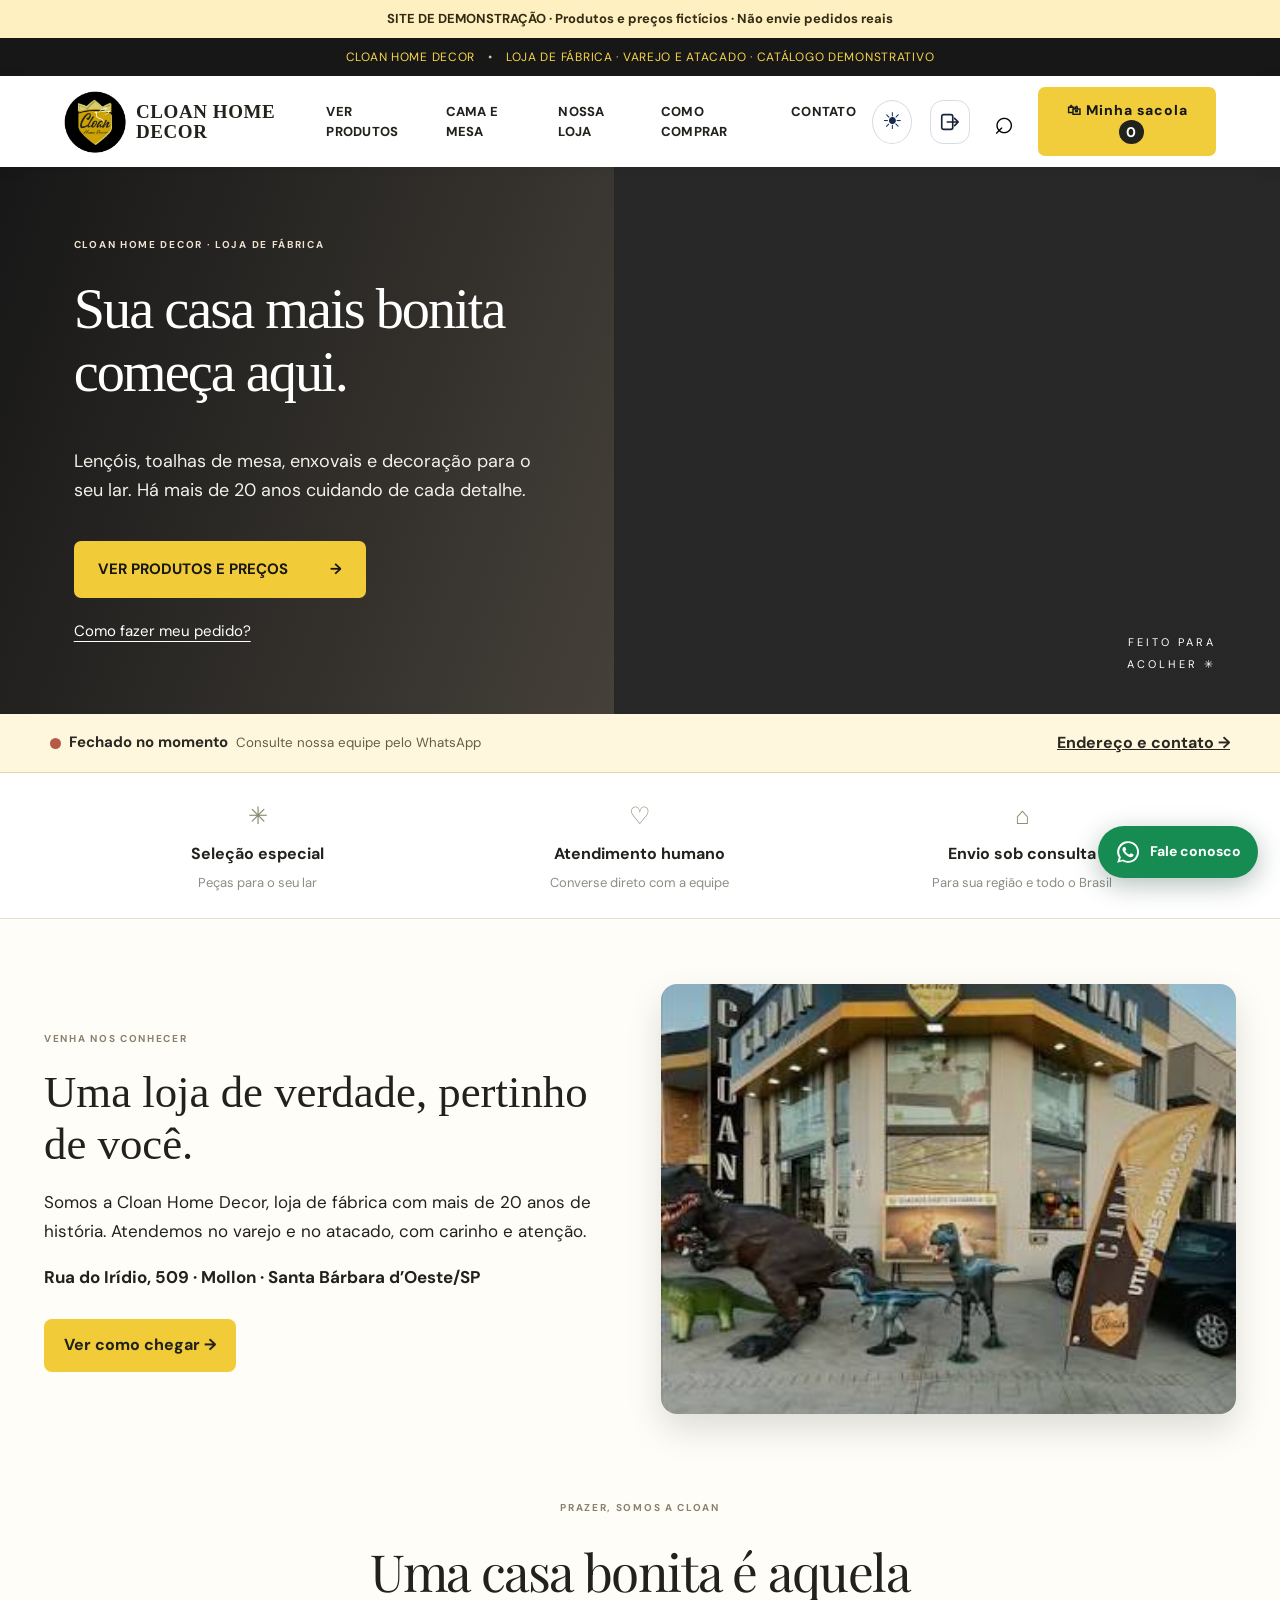
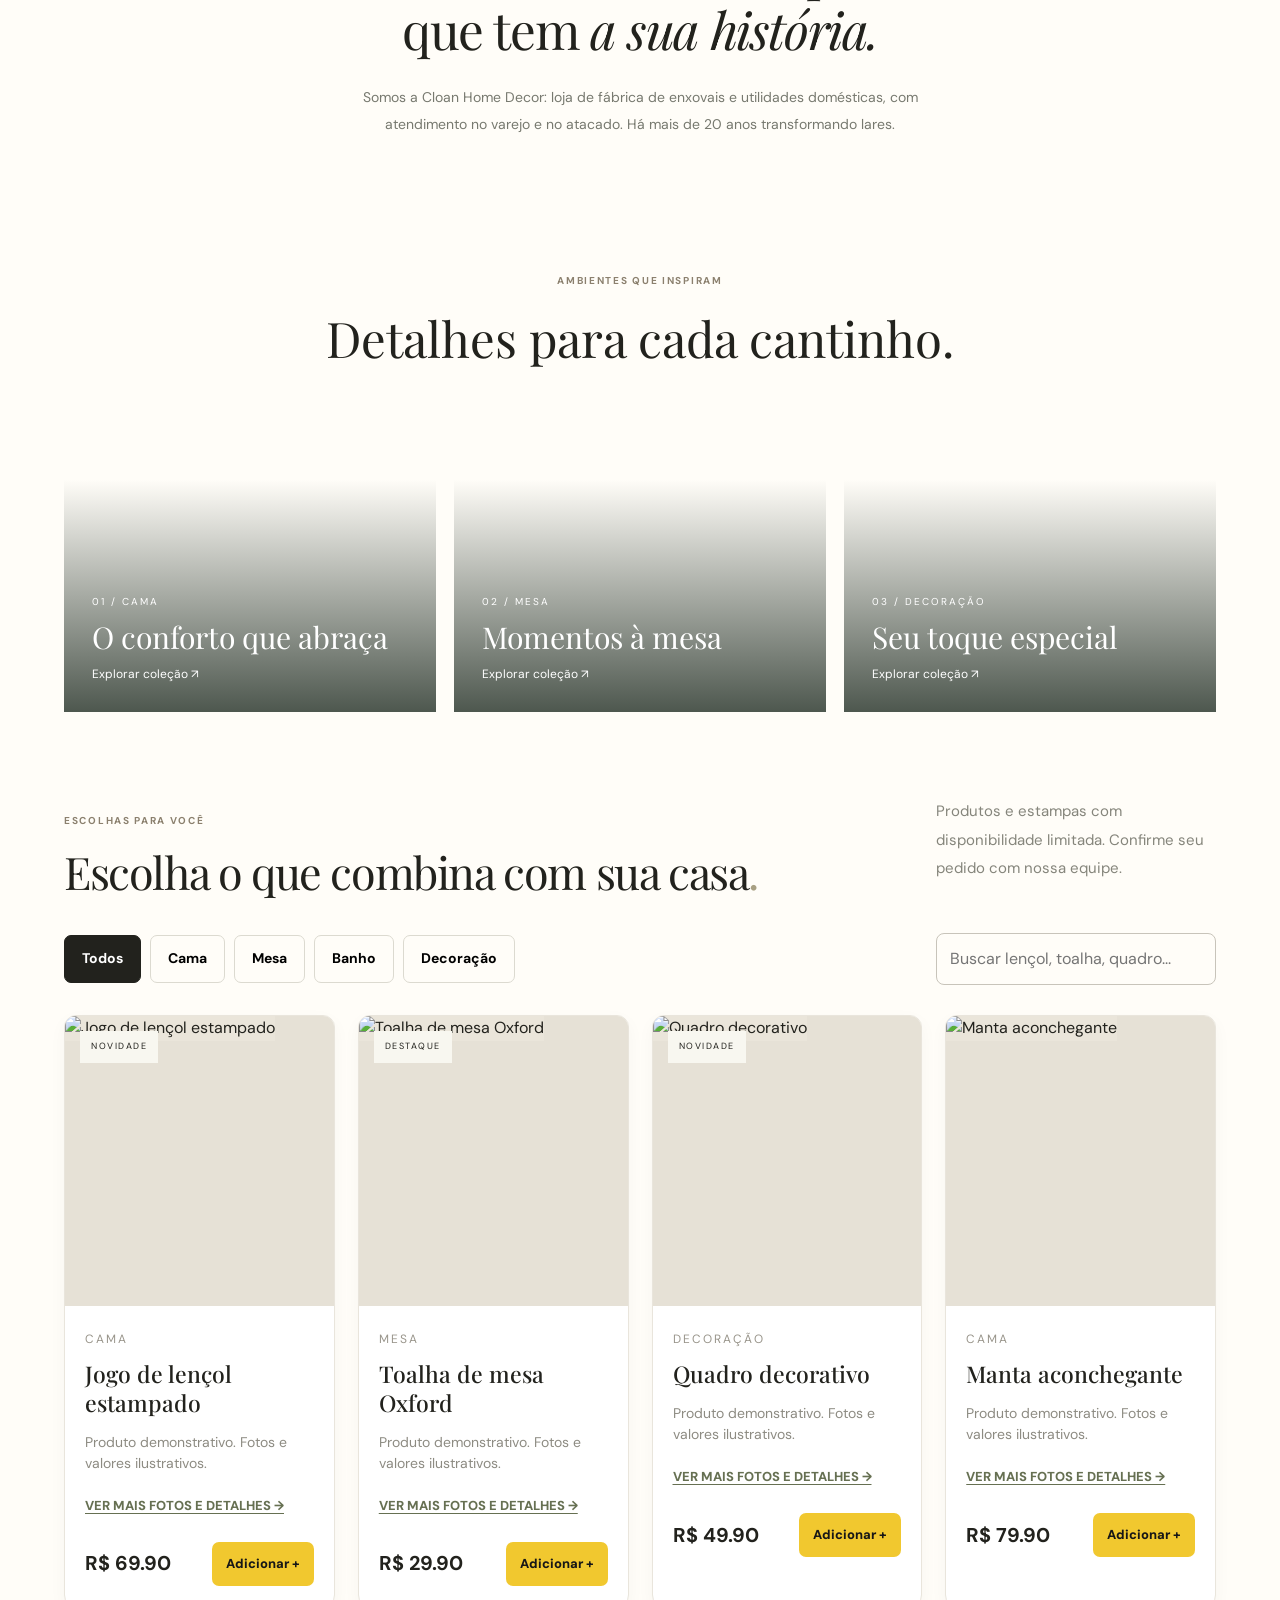
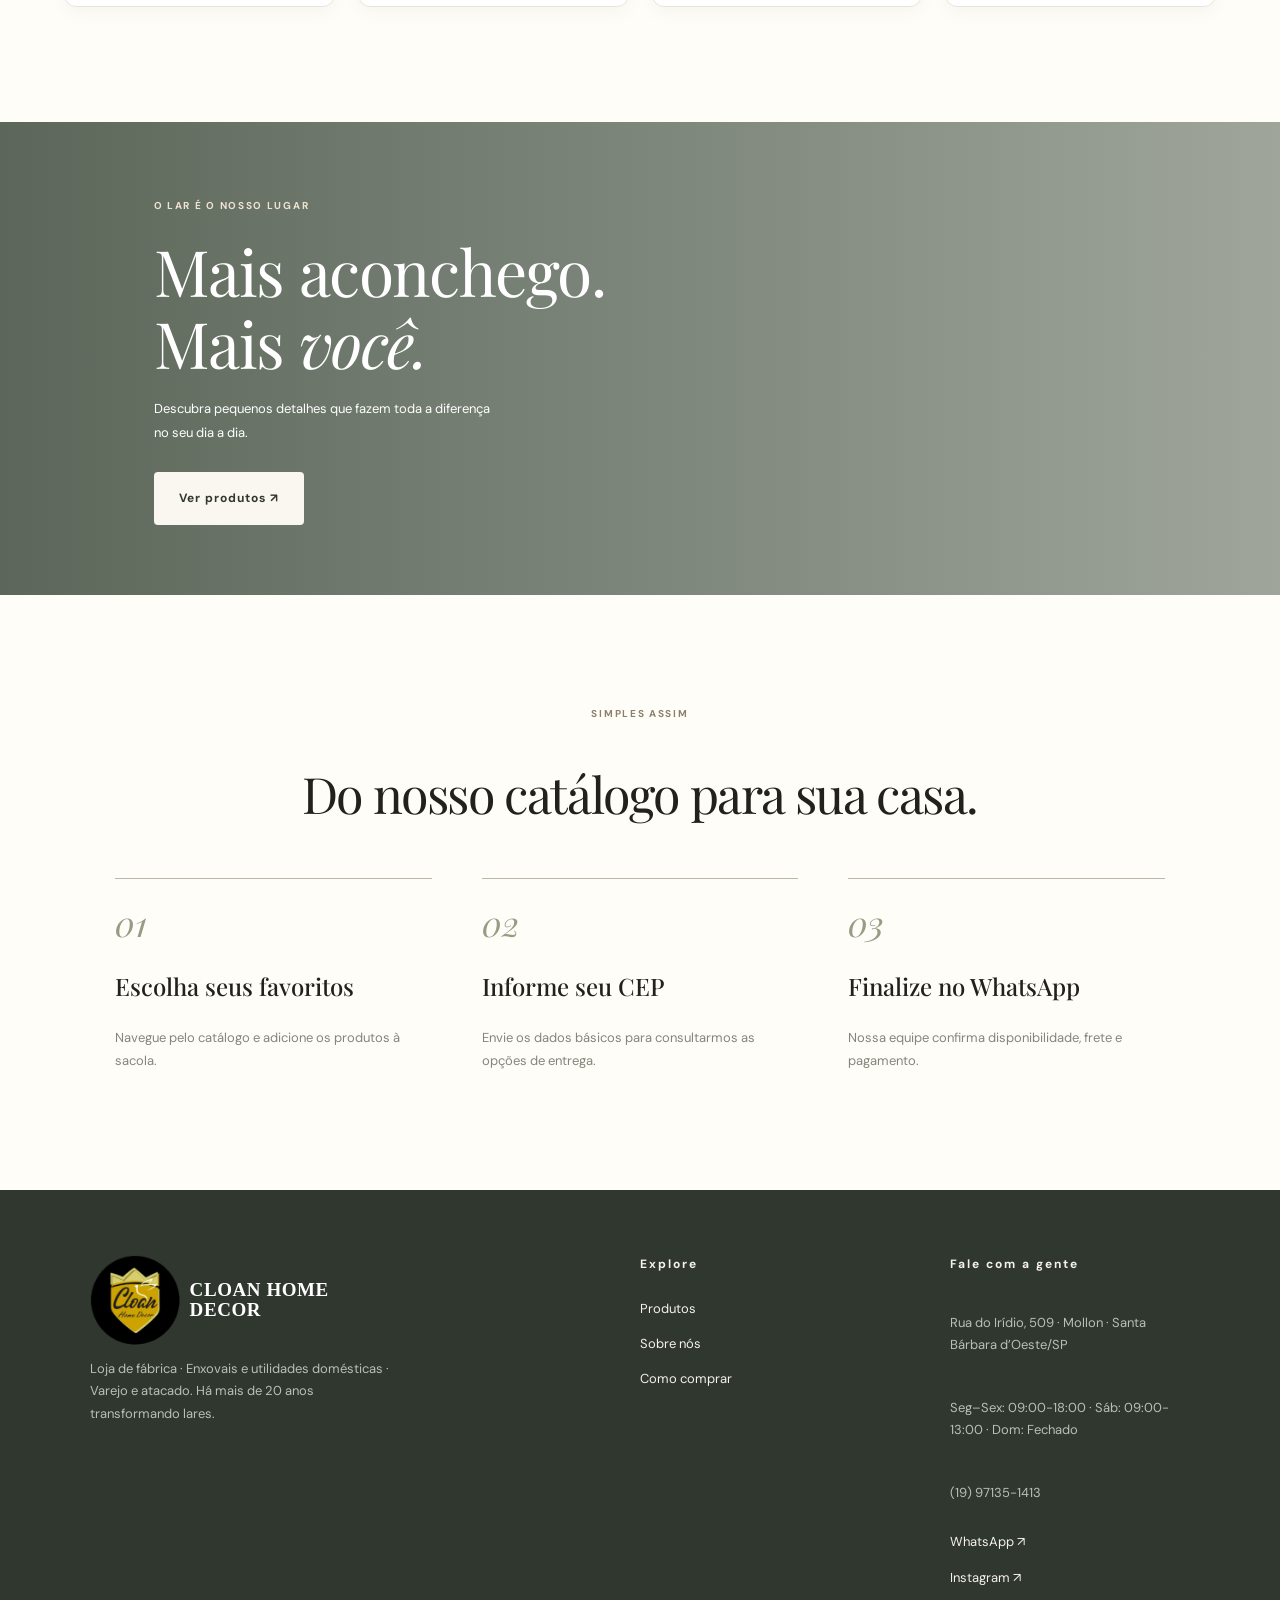
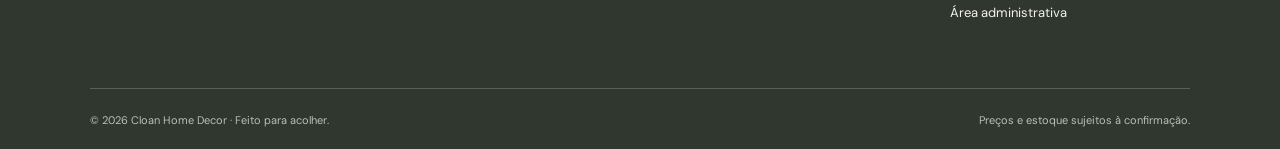
==== commit ed76adc6: "melhorias" ====
--- a/index.html
+++ b/index.html
@@ -1,6 +1,6 @@
-<!doctype html><html lang="pt-BR"><head><meta charset="utf-8"><meta name="viewport" content="width=device-width, initial-scale=1"><meta name="theme-color" content="#292c25"><meta name="description" content="Cloan Home Decor: detalhes que transformam sua casa. Conheça nossa coleção de cama, mesa e decoração."><title>Cloan Home Decor — Sua casa, seu refúgio</title><link rel="stylesheet" href="assets/style.css"><script>document.documentElement.dataset.theme=localStorage.getItem('cloan-theme')||'light'</script></head><body>
+<!doctype html><html lang="pt-BR"><head><meta charset="utf-8"><meta name="viewport" content="width=device-width, initial-scale=1"><meta name="theme-color" content="#292c25"><meta name="description" content="Cloan Home Decor: detalhes que transformam sua casa. Conheça nossa coleção de cama, mesa e decoração."><title>Cloan Home Decor — Sua casa, seu refúgio</title><link rel="stylesheet" href="assets/style.css"><script>document.documentElement.dataset.theme=localStorage.getItem('cloan-theme')||'light'</script><link rel="stylesheet" href="assets/ajustes-v5.css?v=5"></head><body>
 <div class="demo-note" style="background:#fff0c2;color:#332b13;text-align:center;padding:9px 14px;font-size:13px;font-weight:700">SITE DE DEMONSTRAÇÃO · Produtos e preços fictícios · Não envie pedidos reais</div><div class="announce">CLOAN HOME DECOR <span>•</span> LOJA DE FÁBRICA · VAREJO E ATACADO · CATÁLOGO DEMONSTRATIVO</div>
-<header class="header"><a href="index.html" class="brand"><img class="cloan-logo" src="assets/logo-oficial-referencia.png" alt="Cloan Home Decor"></a><nav class="nav" aria-label="Menu principal"><a href="#colecao">VER PRODUTOS</a><a href="#categorias">CAMA E MESA</a><a href="#sobre">NOSSA LOJA</a><a href="#como-comprar">COMO COMPRAR</a><a href="#contato">CONTATO</a></nav><div class="header-actions"><button class="theme-switch" id="theme-switch" aria-label="Alternar modo claro e escuro" title="Modo claro ou escuro"><span class="theme-symbol" aria-hidden="true">☀</span></button><a href="demo-admin.html" class="admin-door" aria-label="Entrar no painel administrativo" title="Painel administrativo"><svg viewBox="0 0 24 24" width="21" height="21" fill="none" stroke="currentColor" stroke-width="1.7" stroke-linecap="round" stroke-linejoin="round" aria-hidden="true"><path d="M4 21h16M7 21V4a2 2 0 0 1 2-2h8v19M11 12h.01"/><path d="M17 2l3 2v17"/></svg></a><button class="icon-btn" id="search-toggle" aria-label="Buscar produtos">⌕</button><button class="bag-button" id="open-cart" aria-label="Abrir sacola">🛍 Minha sacola <span id="bag-count">0</span></button></div></header>
+<header class="header"><a href="index.html" class="brand"><img class="cloan-logo" src="assets/logo-oficial-referencia.png" alt="Cloan Home Decor"></a><nav class="nav" aria-label="Menu principal"><a href="#colecao">VER PRODUTOS</a><a href="#categorias">CAMA E MESA</a><a href="#sobre">NOSSA LOJA</a><a href="#como-comprar">COMO COMPRAR</a><a href="#contato">CONTATO</a></nav><div class="header-actions"><button class="theme-switch" id="theme-switch" aria-label="Alternar modo claro e escuro" title="Modo claro ou escuro"><span class="theme-symbol" aria-hidden="true">☀</span></button><a href="demo-admin.html" class="admin-door" aria-label="Entrar no painel administrativo" title="Painel administrativo"><svg viewBox="0 0 24 24" width="22" height="22" fill="none" stroke="currentColor" stroke-width="1.8" stroke-linecap="round" stroke-linejoin="round" aria-hidden="true"><rect x="3" y="4" width="12" height="16" rx="2"/><path d="M9 12h12m-4-4 4 4-4 4"/></svg></a><button class="icon-btn" id="search-toggle" aria-label="Buscar produtos">⌕</button><button class="bag-button" id="open-cart" aria-label="Abrir sacola">🛍 Minha sacola <span id="bag-count">0</span></button></div></header>
 <main><section class="hero"><div class="hero-content"><div class="eyebrow light">CLOAN HOME DECOR · LOJA DE FÁBRICA</div><h1>Sua casa mais bonita começa aqui.</h1><p>Lençóis, toalhas de mesa, enxovais e decoração para o seu lar. Há mais de 20 anos cuidando de cada detalhe.</p><a class="btn btn-light" href="#colecao">VER PRODUTOS E PREÇOS <span>→</span></a><a class="hero-secondary" href="#como-comprar">Como fazer meu pedido?</a></div><div class="hero-image" role="img" aria-label="Ambiente de quarto aconchegante"></div><div class="hero-stamp">FEITO PARA<br>ACOLHER ✳</div></section>
 <section class="store-status" aria-label="Horário de funcionamento"><div><span class="status-dot" id="status-dot"></span><strong id="store-status-label">Consulte nosso horário de atendimento</strong><small id="store-status-detail">Horários atualizados pela equipe</small></div><a href="#contato">Endereço e contato →</a></section><div class="mobile-promise">✦ Sua casa mais bonita, com carinho em cada detalhe</div><section class="trust"><div>✳ <strong>Seleção especial</strong><small>Peças para o seu lar</small></div><div>♡ <strong>Atendimento humano</strong><small>Converse direto com a equipe</small></div><div>⌂ <strong>Envio sob consulta</strong><small>Para sua região e todo o Brasil</small></div></section>
 <section class="store-photo-section" id="sobre"><div class="store-photo-text"><span class="eyebrow">VENHA NOS CONHECER</span><h2>Uma loja de verdade, pertinho de você.</h2><p>Somos a Cloan Home Decor, loja de fábrica com mais de 20 anos de história. Atendemos no varejo e no atacado, com carinho e atenção.</p><p><strong>Rua do Irídio, 509 · Mollon · Santa Bárbara d’Oeste/SP</strong></p><a class="store-link" href="https://www.google.com/maps/search/?api=1&query=Rua+do+Iridio+509+Santa+Barbara+d+Oeste+SP" target="_blank" rel="noopener">Ver como chegar →</a></div><img src="assets/loja-fisica-cloan.png" alt="Fachada real da loja Cloan Home Decor em Santa Bárbara d’Oeste" loading="lazy"></section><section class="intro" id="historia"><span class="eyebrow">PRAZER, SOMOS A CLOAN</span><h2>Uma casa bonita é aquela<br>que tem <em>a sua história.</em></h2><p>Somos a Cloan Home Decor: loja de fábrica de enxovais e utilidades domésticas, com atendimento no varejo e no atacado. Há mais de 20 anos transformando lares.</p></section>
@@ -9,4 +9,4 @@
 <section class="how" id="como-comprar"><span class="eyebrow">SIMPLES ASSIM</span><h2>Do nosso catálogo para sua casa.</h2><div class="steps"><div><span>01</span><h3>Escolha seus favoritos</h3><p>Navegue pelo catálogo e adicione os produtos à sacola.</p></div><div><span>02</span><h3>Informe seu CEP</h3><p>Envie os dados básicos para consultarmos as opções de entrega.</p></div><div><span>03</span><h3>Finalize no WhatsApp</h3><p>Nossa equipe confirma disponibilidade, frete e pagamento.</p></div></div></section></main>
 <footer id="contato"><div class="footer-grid"><div><a href="index.html" class="brand footer-brand"><img class="cloan-logo" src="assets/logo-oficial-referencia.png" alt="Cloan Home Decor"></a><p>Loja de fábrica · Enxovais e utilidades domésticas · Varejo e atacado. Há mais de 20 anos transformando lares.</p></div><div><strong>Explore</strong><a href="#colecao">Produtos</a><a href="#sobre">Sobre nós</a><a href="#como-comprar">Como comprar</a></div><div><strong>Fale com a gente</strong><p>Rua do Irídio, 509 · Mollon · Santa Bárbara d’Oeste/SP</p><p id="footer-hours">Horário de funcionamento disponível acima</p><p>(19) 97135-1413</p><a href="https://wa.me/5519971351413" target="_blank" rel="noopener">WhatsApp ↗</a><a href="https://www.instagram.com/cloanhomedecor/" target="_blank" rel="noopener">Instagram ↗</a><a href="demo-admin.html">Área administrativa</a></div></div><div class="footer-bottom">© 2026 Cloan Home Decor · Feito para acolher. <span>Preços e estoque sujeitos à confirmação.</span></div></footer>
 <div class="overlay" id="overlay" hidden></div><div class="detail-backdrop" id="detail-backdrop" hidden><section class="detail-modal" role="dialog" aria-modal="true" aria-labelledby="detail-title"><button id="detail-close" class="detail-close" aria-label="Fechar detalhes">×</button><div class="detail-gallery"><img id="detail-main" alt="Foto do produto"><div id="detail-thumbs" class="detail-thumbs"></div></div><div class="detail-copy"><span id="detail-category" class="eyebrow"></span><h2 id="detail-title"></h2><strong id="detail-price"></strong><p id="detail-description"></p><p id="detail-stock"></p><button id="detail-add" class="btn">Adicionar à sacola +</button></div></section></div><aside class="cart" id="cart" aria-label="Sacola de compras" aria-hidden="true"><div class="cart-head"><div><span class="eyebrow">SEUS FAVORITOS</span><h2>Seu pedido <span id="cart-count">(0)</span></h2></div><button id="close-cart" class="close" aria-label="Fechar sacola">×</button></div><div class="cart-items" id="cart-items"></div><div class="cart-footer"><div class="subtotal"><span>Subtotal</span><strong id="subtotal">R$ 0,00</strong></div><p class="fine">Frete não incluído. A equipe confirmará o valor e a disponibilidade.</p><label for="customer-name">Seu nome</label><input id="customer-name" maxlength="90" placeholder="Como podemos chamar você?"><label for="customer-cep">CEP para entrega</label><input id="customer-cep" inputmode="numeric" maxlength="9" autocomplete="postal-code" placeholder="00000-000"><p id="cep-status" class="cep-status" role="status" aria-live="polite">Digite o CEP para buscar o endereço automaticamente.</p><div class="address-fields"><label for="customer-street">Rua / Avenida</label><input id="customer-street" autocomplete="address-line1" placeholder="Nome da rua"><label for="customer-number">Número da residência *</label><input id="customer-number" inputmode="numeric" placeholder="Ex.: 123"><label for="customer-complement">Complemento (opcional)</label><input id="customer-complement" placeholder="Apartamento, bloco, referência..."><label for="customer-neighborhood">Bairro</label><input id="customer-neighborhood" placeholder="Bairro"><div class="address-grid"><div><label for="customer-city">Cidade</label><input id="customer-city" placeholder="Cidade"></div><div><label for="customer-state">UF</label><input id="customer-state" maxlength="2" placeholder="SP"></div></div></div><button class="checkout" id="checkout">ENVIAR PEDIDO PELO WHATSAPP →</button></div></aside>
-<script>window.CLOAN_HOURS={"weekday": "09:00-18:00", "saturday": "09:00-13:00", "sunday": ""};window.CLOAN_CONFIG={"whatsapp": "5519971351413", "products": [{"id": 1, "name": "Jogo de lençol estampado", "category": "Cama", "description": "Produto demonstrativo. Fotos e valores ilustrativos.", "price": 69.9, "stock": 6, "weight": 0.8, "length": 32, "width": 26, "height": 9, "image": "https://images.unsplash.com/photo-1631049307264-da0ec9d70304?w=900", "featured": 1, "new_arrival": 1, "gallery": "[]", "promo_price": null}, {"id": 2, "name": "Toalha de mesa Oxford", "category": "Mesa", "description": "Produto demonstrativo. Fotos e valores ilustrativos.", "price": 29.9, "stock": 12, "weight": 0.8, "length": 32, "width": 26, "height": 9, "image": "https://images.unsplash.com/photo-1600210492486-724fe5c67fb0?w=900", "featured": 1, "new_arrival": 0, "gallery": "[]", "promo_price": null}, {"id": 3, "name": "Quadro decorativo", "category": "Decoração", "description": "Produto demonstrativo. Fotos e valores ilustrativos.", "price": 49.9, "stock": 5, "weight": 0.8, "length": 32, "width": 26, "height": 9, "image": "https://images.unsplash.com/photo-1616486338812-3dadae4b4ace?w=900", "featured": 1, "new_arrival": 1, "gallery": "[]", "promo_price": null}, {"id": 4, "name": "Manta aconchegante", "category": "Cama", "description": "Produto demonstrativo. Fotos e valores ilustrativos.", "price": 79.9, "stock": 4, "weight": 0.8, "length": 32, "width": 26, "height": 9, "image": "https://images.unsplash.com/photo-1615874694520-474822394e73?w=900", "featured": 0, "new_arrival": 0, "gallery": "[]", "promo_price": null}]};</script><script src="assets/app.js"></script><script src="assets/studio.js"></script><script src="assets/hours.js"></script></body></html>+<script>window.CLOAN_HOURS={"weekday": "09:00-18:00", "saturday": "09:00-13:00", "sunday": ""};window.CLOAN_CONFIG={"whatsapp": "5519971351413", "products": [{"id": 1, "name": "Jogo de lençol estampado", "category": "Cama", "description": "Produto demonstrativo. Fotos e valores ilustrativos.", "price": 69.9, "stock": 6, "weight": 0.8, "length": 32, "width": 26, "height": 9, "image": "https://images.unsplash.com/photo-1631049307264-da0ec9d70304?w=900", "featured": 1, "new_arrival": 1, "gallery": "[]", "promo_price": null}, {"id": 2, "name": "Toalha de mesa Oxford", "category": "Mesa", "description": "Produto demonstrativo. Fotos e valores ilustrativos.", "price": 29.9, "stock": 12, "weight": 0.8, "length": 32, "width": 26, "height": 9, "image": "https://images.unsplash.com/photo-1600210492486-724fe5c67fb0?w=900", "featured": 1, "new_arrival": 0, "gallery": "[]", "promo_price": null}, {"id": 3, "name": "Quadro decorativo", "category": "Decoração", "description": "Produto demonstrativo. Fotos e valores ilustrativos.", "price": 49.9, "stock": 5, "weight": 0.8, "length": 32, "width": 26, "height": 9, "image": "https://images.unsplash.com/photo-1616486338812-3dadae4b4ace?w=900", "featured": 1, "new_arrival": 1, "gallery": "[]", "promo_price": null}, {"id": 4, "name": "Manta aconchegante", "category": "Cama", "description": "Produto demonstrativo. Fotos e valores ilustrativos.", "price": 79.9, "stock": 4, "weight": 0.8, "length": 32, "width": 26, "height": 9, "image": "https://images.unsplash.com/photo-1615874694520-474822394e73?w=900", "featured": 0, "new_arrival": 0, "gallery": "[]", "promo_price": null}]};</script><script src="assets/app.js"></script><script src="assets/studio.js"></script><script src="assets/hours.js"></script><a class="cloan-whatsapp-float" href="https://wa.me/5519971351413?text=Ol%C3%A1%21%20Vim%20pelo%20site%20da%20Cloan%20Home%20Decor%20e%20gostaria%20de%20tirar%20uma%20d%C3%BAvida." target="_blank" rel="noopener noreferrer" aria-label="Falar com a Cloan pelo WhatsApp"><svg viewBox="0 0 24 24" width="26" height="26" fill="currentColor" aria-hidden="true"><path d="M12.04 2A9.9 9.9 0 0 0 3.5 17.1L2 22l5.03-1.43A10 10 0 1 0 12.04 2Zm0 18.2a8.2 8.2 0 0 1-4.17-1.13l-.3-.18-2.98.85.88-2.9-.2-.31A8.25 8.25 0 1 1 12.04 20.2Zm4.52-6.18c-.25-.13-1.48-.73-1.71-.81-.23-.09-.4-.13-.56.12-.17.25-.65.81-.8.97-.15.17-.29.19-.54.06a6.8 6.8 0 0 1-3.4-2.98c-.26-.45.26-.42.74-1.4.08-.16.04-.31-.02-.44l-.76-1.82c-.2-.48-.4-.42-.56-.43h-.48c-.17 0-.44.06-.67.31-.23.25-.88.86-.88 2.09s.9 2.42 1.02 2.59c.13.17 1.77 2.7 4.29 3.78 1.59.69 2.21.75 3 .63.48-.07 1.48-.6 1.69-1.18.21-.58.21-1.08.15-1.18-.06-.1-.23-.16-.48-.29Z"/></svg><span>Fale conosco</span></a></body></html>
--- a/assets/ajustes-v5.css
+++ b/assets/ajustes-v5.css
@@ -0,0 +1,10 @@
+/* Ajustes de usabilidade V5: cabeçalho inspirado no Home School */
+.header .theme-switch{display:grid!important;place-items:center!important;width:44px!important;height:44px!important;border-radius:50%!important;border:1px solid #d7dce5!important;background:#fff!important;color:#162b53!important;box-shadow:none!important;padding:0!important}
+.header .theme-switch:hover,.header .admin-door:hover{border-color:#b58b36!important;background:#fff8e7!important}
+.header .admin-door{display:grid!important;place-items:center!important;width:44px!important;height:44px!important;border-radius:13px!important;border:1px solid #d7dce5!important;background:#fff!important;color:#172337!important}
+.header .theme-switch:focus-visible,.header .admin-door:focus-visible{outline:3px solid #b58b36!important;outline-offset:3px}
+.cloan-whatsapp-float{position:fixed;right:22px;bottom:22px;z-index:95;display:flex;align-items:center;gap:9px;background:#168c53;color:white!important;text-decoration:none;padding:13px 17px;border-radius:999px;box-shadow:0 7px 26px #123c2852;font-weight:750;font-size:14px}
+.cloan-whatsapp-float:hover{background:#0d7443;transform:translateY(-2px)}
+html[data-theme=dark] .header .theme-switch,html[data-theme=dark] .header .admin-door{background:#202833!important;color:#fff!important;border-color:#586271!important}
+html[data-theme=dark] .header .theme-switch:hover,html[data-theme=dark] .header .admin-door:hover{background:#313d50!important}
+@media(max-width:760px){.cloan-whatsapp-float{right:14px;bottom:14px;padding:12px;border-radius:50%}.cloan-whatsapp-float span{display:none}.header .theme-switch,.header .admin-door{width:38px!important;height:38px!important}}
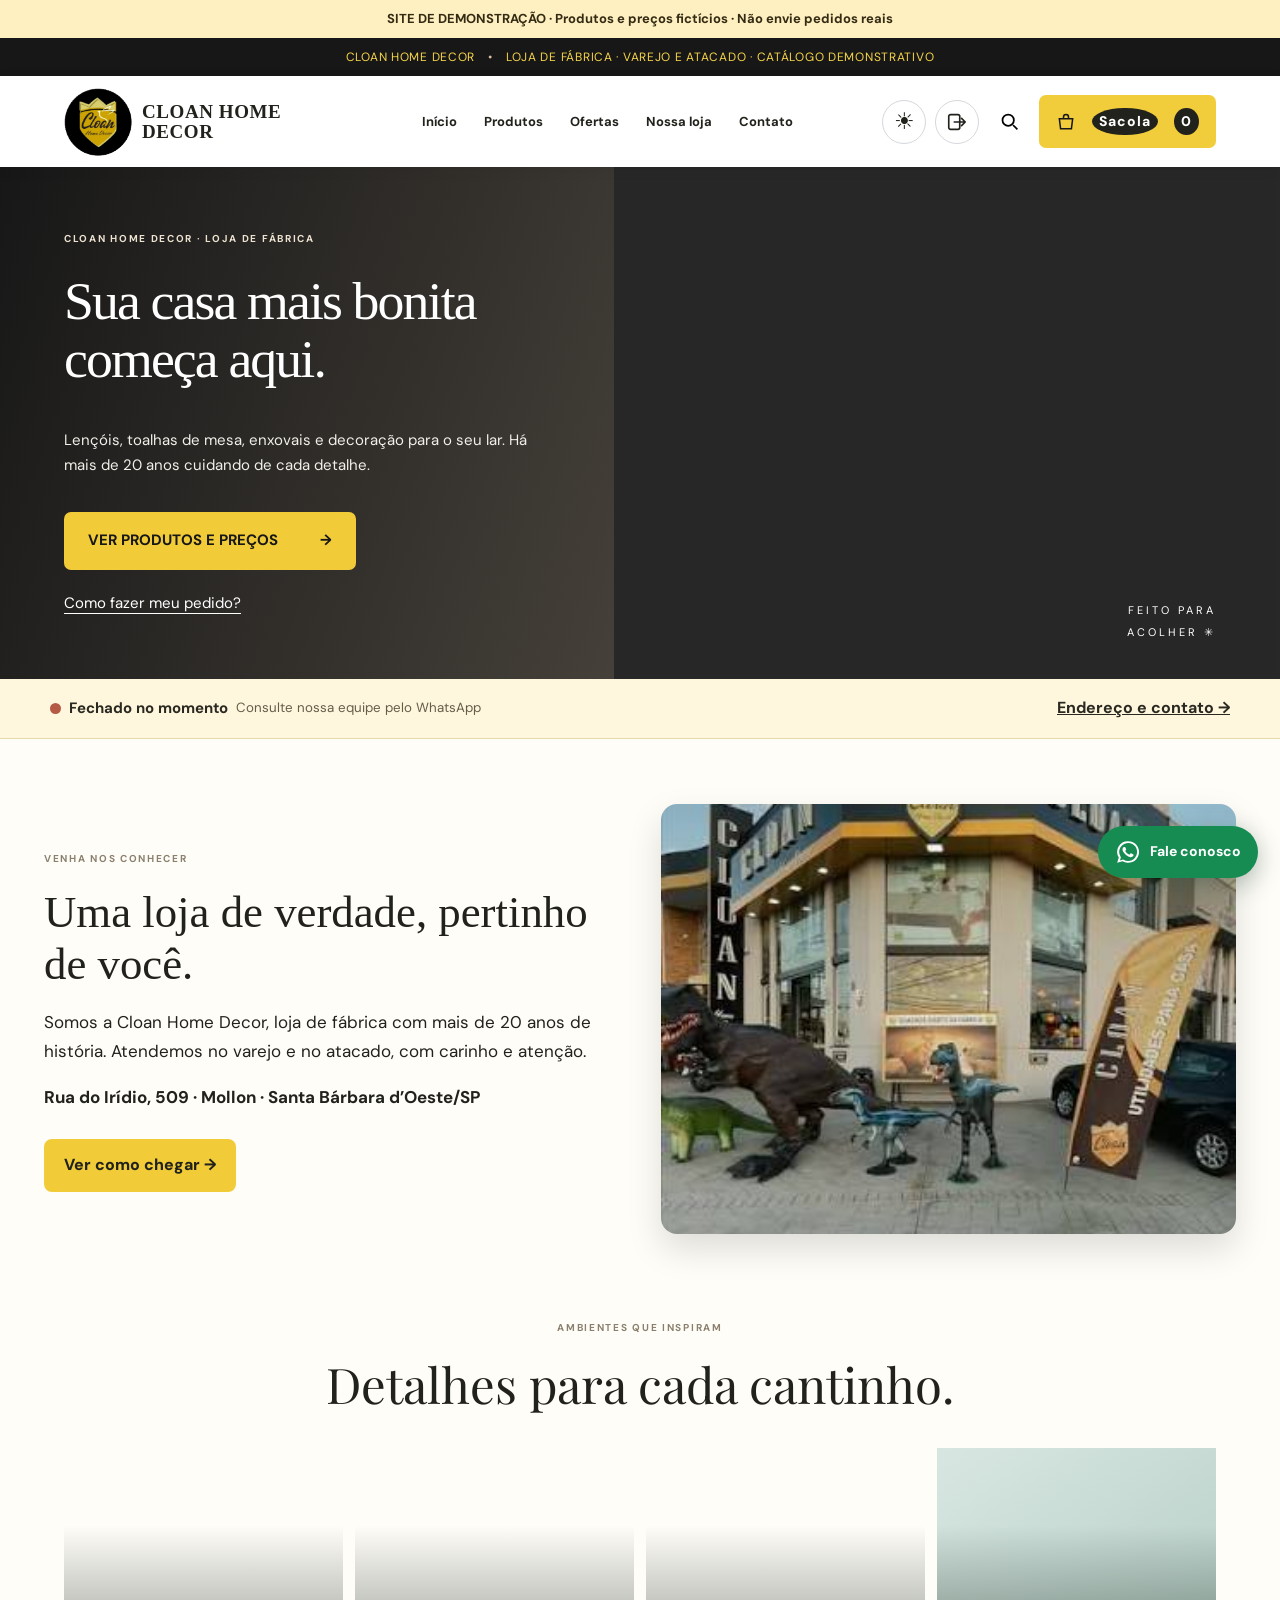
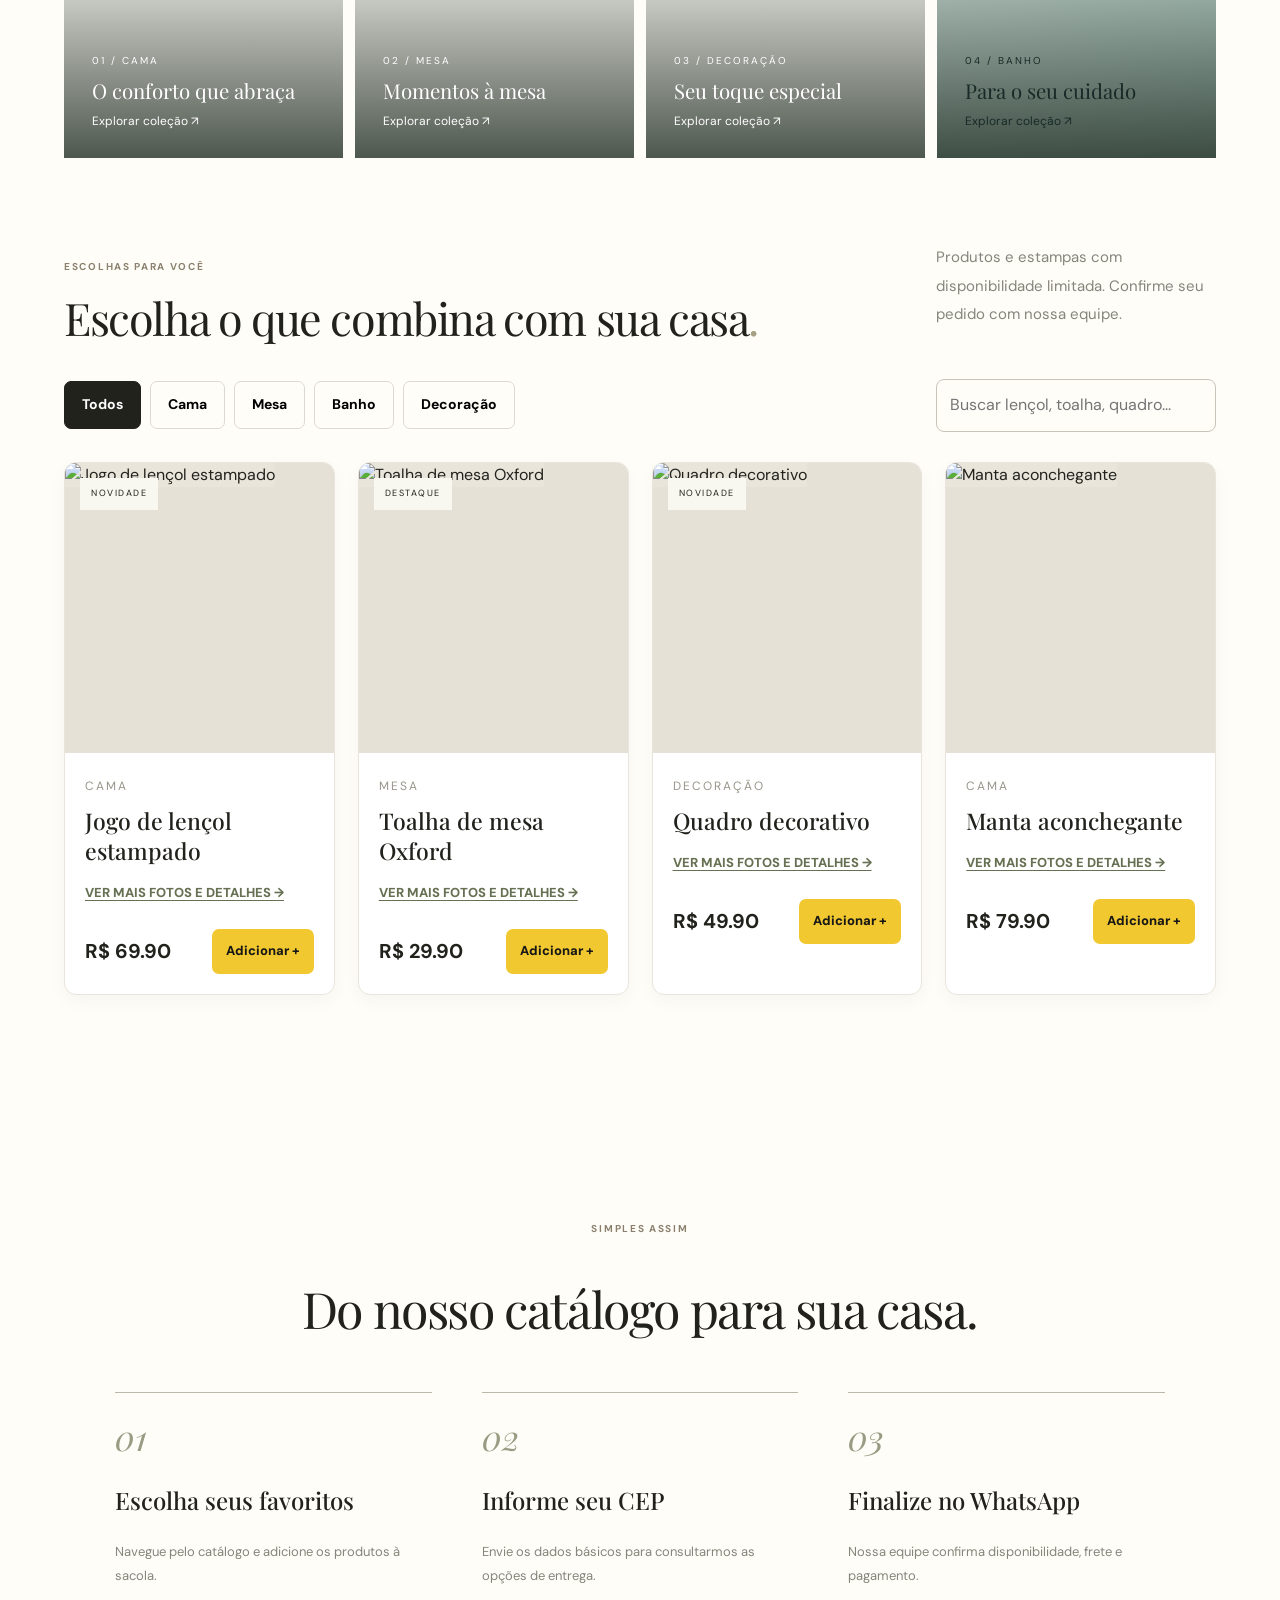
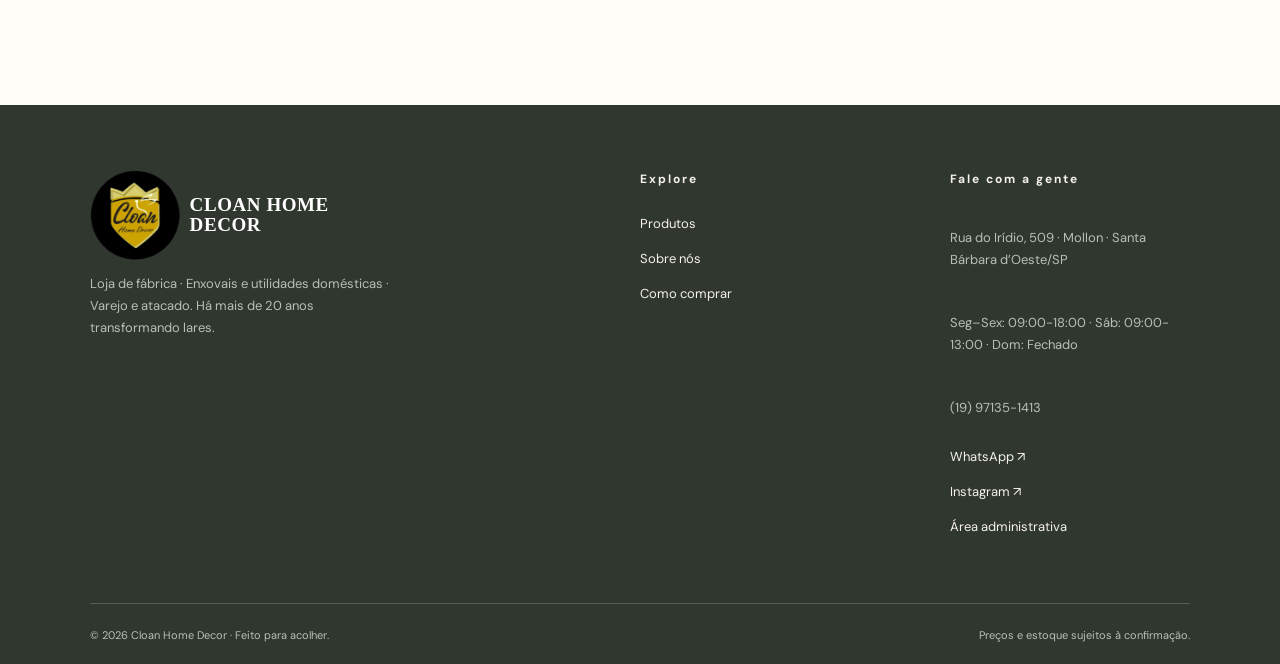
==== commit c9619616: "arrumwi" ====
--- a/index.html
+++ b/index.html
@@ -1,12 +1,12 @@
-<!doctype html><html lang="pt-BR"><head><meta charset="utf-8"><meta name="viewport" content="width=device-width, initial-scale=1"><meta name="theme-color" content="#292c25"><meta name="description" content="Cloan Home Decor: detalhes que transformam sua casa. Conheça nossa coleção de cama, mesa e decoração."><title>Cloan Home Decor — Sua casa, seu refúgio</title><link rel="stylesheet" href="assets/style.css"><script>document.documentElement.dataset.theme=localStorage.getItem('cloan-theme')||'light'</script><link rel="stylesheet" href="assets/ajustes-v5.css?v=5"></head><body>
+<!doctype html><html lang="pt-BR"><head><meta charset="utf-8"><meta name="viewport" content="width=device-width, initial-scale=1"><meta name="theme-color" content="#292c25"><meta name="description" content="Cloan Home Decor: detalhes que transformam sua casa. Conheça nossa coleção de cama, mesa e decoração."><title>Cloan Home Decor — Sua casa, seu refúgio</title><link rel="stylesheet" href="assets/style.css"><script>document.documentElement.dataset.theme=localStorage.getItem('cloan-theme')||'light'</script><link rel="stylesheet" href="assets/ajustes-v5.css?v=5"><link rel="stylesheet" href="assets/mobile-v6.css?v=6"><link rel="stylesheet" href="assets/rebuild-v7.css?v=7"></head><body>
 <div class="demo-note" style="background:#fff0c2;color:#332b13;text-align:center;padding:9px 14px;font-size:13px;font-weight:700">SITE DE DEMONSTRAÇÃO · Produtos e preços fictícios · Não envie pedidos reais</div><div class="announce">CLOAN HOME DECOR <span>•</span> LOJA DE FÁBRICA · VAREJO E ATACADO · CATÁLOGO DEMONSTRATIVO</div>
-<header class="header"><a href="index.html" class="brand"><img class="cloan-logo" src="assets/logo-oficial-referencia.png" alt="Cloan Home Decor"></a><nav class="nav" aria-label="Menu principal"><a href="#colecao">VER PRODUTOS</a><a href="#categorias">CAMA E MESA</a><a href="#sobre">NOSSA LOJA</a><a href="#como-comprar">COMO COMPRAR</a><a href="#contato">CONTATO</a></nav><div class="header-actions"><button class="theme-switch" id="theme-switch" aria-label="Alternar modo claro e escuro" title="Modo claro ou escuro"><span class="theme-symbol" aria-hidden="true">☀</span></button><a href="demo-admin.html" class="admin-door" aria-label="Entrar no painel administrativo" title="Painel administrativo"><svg viewBox="0 0 24 24" width="22" height="22" fill="none" stroke="currentColor" stroke-width="1.8" stroke-linecap="round" stroke-linejoin="round" aria-hidden="true"><rect x="3" y="4" width="12" height="16" rx="2"/><path d="M9 12h12m-4-4 4 4-4 4"/></svg></a><button class="icon-btn" id="search-toggle" aria-label="Buscar produtos">⌕</button><button class="bag-button" id="open-cart" aria-label="Abrir sacola">🛍 Minha sacola <span id="bag-count">0</span></button></div></header>
+<header class="header"><a href="index.html" class="brand"><img class="cloan-logo" src="assets/logo-oficial-referencia.png" alt="Cloan Home Decor"></a><nav class="nav" id="mobile-nav" aria-label="Menu principal"><a href="index.html">Início</a><a href="#colecao">Produtos</a><a href="#ofertas">Ofertas</a><a href="#sobre">Nossa loja</a><a href="#contato">Contato</a></nav><div class="header-actions"><button class="theme-switch" id="theme-switch" aria-label="Alternar modo claro e escuro" title="Modo claro ou escuro"><span class="theme-symbol" aria-hidden="true">☀</span></button><a href="demo-admin.html" class="admin-door" aria-label="Entrar no painel administrativo" title="Painel administrativo"><svg viewBox="0 0 24 24" width="22" height="22" fill="none" stroke="currentColor" stroke-width="1.8" stroke-linecap="round" stroke-linejoin="round" aria-hidden="true"><rect x="3" y="4" width="12" height="16" rx="2"/><path d="M9 12h12m-4-4 4 4-4 4"/></svg></a><button class="icon-btn" id="search-toggle" aria-label="Buscar produtos"><svg viewBox="0 0 24 24" width="21" height="21" fill="none" stroke="currentColor" stroke-width="2"><circle cx="10.5" cy="10.5" r="6.5"/><path d="m16 16 5 5"/></svg></button><button class="bag-button" id="open-cart" aria-label="Abrir sacola"><svg viewBox="0 0 24 24" width="20" height="20" fill="none" stroke="currentColor" stroke-width="1.8" aria-hidden="true"><path d="M4 8h16l-1.5 12h-13L4 8ZM9 9V6a3 3 0 0 1 6 0v3"/></svg><span class="bag-label">Sacola</span> <span id="bag-count">0</span></button><button class="mobile-menu-toggle" id="mobile-menu-toggle" aria-label="Abrir menu" aria-controls="mobile-nav" aria-expanded="false"><svg viewBox="0 0 24 24" width="23" height="23" fill="none" stroke="currentColor" stroke-width="2" stroke-linecap="round"><path d="M4 7h16M4 12h16M4 17h16"/></svg></button></div></header>
 <main><section class="hero"><div class="hero-content"><div class="eyebrow light">CLOAN HOME DECOR · LOJA DE FÁBRICA</div><h1>Sua casa mais bonita começa aqui.</h1><p>Lençóis, toalhas de mesa, enxovais e decoração para o seu lar. Há mais de 20 anos cuidando de cada detalhe.</p><a class="btn btn-light" href="#colecao">VER PRODUTOS E PREÇOS <span>→</span></a><a class="hero-secondary" href="#como-comprar">Como fazer meu pedido?</a></div><div class="hero-image" role="img" aria-label="Ambiente de quarto aconchegante"></div><div class="hero-stamp">FEITO PARA<br>ACOLHER ✳</div></section>
-<section class="store-status" aria-label="Horário de funcionamento"><div><span class="status-dot" id="status-dot"></span><strong id="store-status-label">Consulte nosso horário de atendimento</strong><small id="store-status-detail">Horários atualizados pela equipe</small></div><a href="#contato">Endereço e contato →</a></section><div class="mobile-promise">✦ Sua casa mais bonita, com carinho em cada detalhe</div><section class="trust"><div>✳ <strong>Seleção especial</strong><small>Peças para o seu lar</small></div><div>♡ <strong>Atendimento humano</strong><small>Converse direto com a equipe</small></div><div>⌂ <strong>Envio sob consulta</strong><small>Para sua região e todo o Brasil</small></div></section>
-<section class="store-photo-section" id="sobre"><div class="store-photo-text"><span class="eyebrow">VENHA NOS CONHECER</span><h2>Uma loja de verdade, pertinho de você.</h2><p>Somos a Cloan Home Decor, loja de fábrica com mais de 20 anos de história. Atendemos no varejo e no atacado, com carinho e atenção.</p><p><strong>Rua do Irídio, 509 · Mollon · Santa Bárbara d’Oeste/SP</strong></p><a class="store-link" href="https://www.google.com/maps/search/?api=1&query=Rua+do+Iridio+509+Santa+Barbara+d+Oeste+SP" target="_blank" rel="noopener">Ver como chegar →</a></div><img src="assets/loja-fisica-cloan.png" alt="Fachada real da loja Cloan Home Decor em Santa Bárbara d’Oeste" loading="lazy"></section><section class="intro" id="historia"><span class="eyebrow">PRAZER, SOMOS A CLOAN</span><h2>Uma casa bonita é aquela<br>que tem <em>a sua história.</em></h2><p>Somos a Cloan Home Decor: loja de fábrica de enxovais e utilidades domésticas, com atendimento no varejo e no atacado. Há mais de 20 anos transformando lares.</p></section>
-<section class="category-showcase" id="categorias"><div class="category-intro"><span class="eyebrow">AMBIENTES QUE INSPIRAM</span><h2>Detalhes para cada cantinho.</h2></div><div class="category-tiles"><a href="#colecao" class="category-tile tile-cama"><span>01 / CAMA</span><strong>O conforto que abraça</strong><small>Explorar coleção ↗</small></a><a href="#colecao" class="category-tile tile-mesa"><span>02 / MESA</span><strong>Momentos à mesa</strong><small>Explorar coleção ↗</small></a><a href="#colecao" class="category-tile tile-decor"><span>03 / DECORAÇÃO</span><strong>Seu toque especial</strong><small>Explorar coleção ↗</small></a></div></section><section class="collection" id="colecao"><div class="section-head"><div><span class="eyebrow">ESCOLHAS PARA VOCÊ</span><h2>Escolha o que combina com sua casa<span class="dot">.</span></h2></div><p>Produtos e estampas com disponibilidade limitada. Confirme seu pedido com nossa equipe.</p></div><div class="toolbar"><div class="chips" aria-label="Filtrar por categoria"><button class="chip active" data-filter="all">Todos</button><button class="chip" data-filter="Cama">Cama</button><button class="chip" data-filter="Mesa">Mesa</button><button class="chip" data-filter="Banho">Banho</button><button class="chip" data-filter="Decoração">Decoração</button></div><div class="search-wrap"><input type="search" id="search" placeholder="Buscar lençol, toalha, quadro..." aria-label="Buscar produtos"></div></div><div class="products" id="products"><article class="product" data-category="Cama" data-name="jogo de lençol estampado"><div class="product-image" role="button" tabindex="0" aria-label="Ver fotos e detalhes de Jogo de lençol estampado" data-detail="1"><img loading="lazy" src="https://images.unsplash.com/photo-1631049307264-da0ec9d70304?w=900" alt="Jogo de lençol estampado"><span class="product-badge">NOVIDADE</span></div><div class="product-info"><span class="product-category">Cama</span><h3>Jogo de lençol estampado</h3><p class="description">Produto demonstrativo. Fotos e valores ilustrativos.</p><button class="details-link" data-detail="1">VER MAIS FOTOS E DETALHES →</button><div class="product-bottom"><strong>R$ 69.90</strong><button class="add-btn" data-id="1">Adicionar +</button></div></div></article><article class="product" data-category="Mesa" data-name="toalha de mesa oxford"><div class="product-image" role="button" tabindex="0" aria-label="Ver fotos e detalhes de Toalha de mesa Oxford" data-detail="2"><img loading="lazy" src="https://images.unsplash.com/photo-1600210492486-724fe5c67fb0?w=900" alt="Toalha de mesa Oxford"><span class="product-badge">DESTAQUE</span></div><div class="product-info"><span class="product-category">Mesa</span><h3>Toalha de mesa Oxford</h3><p class="description">Produto demonstrativo. Fotos e valores ilustrativos.</p><button class="details-link" data-detail="2">VER MAIS FOTOS E DETALHES →</button><div class="product-bottom"><strong>R$ 29.90</strong><button class="add-btn" data-id="2">Adicionar +</button></div></div></article><article class="product" data-category="Decoração" data-name="quadro decorativo"><div class="product-image" role="button" tabindex="0" aria-label="Ver fotos e detalhes de Quadro decorativo" data-detail="3"><img loading="lazy" src="https://images.unsplash.com/photo-1616486338812-3dadae4b4ace?w=900" alt="Quadro decorativo"><span class="product-badge">NOVIDADE</span></div><div class="product-info"><span class="product-category">Decoração</span><h3>Quadro decorativo</h3><p class="description">Produto demonstrativo. Fotos e valores ilustrativos.</p><button class="details-link" data-detail="3">VER MAIS FOTOS E DETALHES →</button><div class="product-bottom"><strong>R$ 49.90</strong><button class="add-btn" data-id="3">Adicionar +</button></div></div></article><article class="product" data-category="Cama" data-name="manta aconchegante"><div class="product-image" role="button" tabindex="0" aria-label="Ver fotos e detalhes de Manta aconchegante" data-detail="4"><img loading="lazy" src="https://images.unsplash.com/photo-1615874694520-474822394e73?w=900" alt="Manta aconchegante"></div><div class="product-info"><span class="product-category">Cama</span><h3>Manta aconchegante</h3><p class="description">Produto demonstrativo. Fotos e valores ilustrativos.</p><button class="details-link" data-detail="4">VER MAIS FOTOS E DETALHES →</button><div class="product-bottom"><strong>R$ 79.90</strong><button class="add-btn" data-id="4">Adicionar +</button></div></div></article></div><div class="no-results" id="no-results" hidden>Nenhum produto encontrado. Tente outra busca.</div></section>
-<section class="banner"><div><span class="eyebrow light">O LAR É O NOSSO LUGAR</span><h2>Mais aconchego.<br>Mais <em>você.</em></h2><p>Descubra pequenos detalhes que fazem toda a diferença no seu dia a dia.</p><a class="btn btn-light" href="#colecao">Ver produtos ↗</a></div></section>
+<section class="store-status" aria-label="Horário de funcionamento"><div><span class="status-dot" id="status-dot"></span><strong id="store-status-label">Consulte nosso horário de atendimento</strong><small id="store-status-detail">Horários atualizados pela equipe</small></div><a href="#contato">Endereço e contato →</a></section><div class="mobile-promise" hidden>✦ Sua casa mais bonita, com carinho em cada detalhe</div><section class="trust" hidden><div>✳ <strong>Seleção especial</strong><small>Peças para o seu lar</small></div><div>♡ <strong>Atendimento humano</strong><small>Converse direto com a equipe</small></div><div>⌂ <strong>Envio sob consulta</strong><small>Para sua região e todo o Brasil</small></div></section>
+<section class="store-photo-section" id="sobre"><div class="store-photo-text"><span class="eyebrow">VENHA NOS CONHECER</span><h2>Uma loja de verdade, pertinho de você.</h2><p>Somos a Cloan Home Decor, loja de fábrica com mais de 20 anos de história. Atendemos no varejo e no atacado, com carinho e atenção.</p><p><strong>Rua do Irídio, 509 · Mollon · Santa Bárbara d’Oeste/SP</strong></p><a class="store-link" href="https://www.google.com/maps/search/?api=1&query=Rua+do+Iridio+509+Santa+Barbara+d+Oeste+SP" target="_blank" rel="noopener">Ver como chegar →</a></div><img src="assets/loja-fisica-cloan.png" alt="Fachada real da loja Cloan Home Decor em Santa Bárbara d’Oeste" loading="lazy"></section><section class="intro" id="historia" hidden><span class="eyebrow">PRAZER, SOMOS A CLOAN</span><h2>Uma casa bonita é aquela<br>que tem <em>a sua história.</em></h2><p>Somos a Cloan Home Decor: loja de fábrica de enxovais e utilidades domésticas, com atendimento no varejo e no atacado. Há mais de 20 anos transformando lares.</p></section>
+<section class="category-showcase" id="categorias"><div class="category-intro"><span class="eyebrow">AMBIENTES QUE INSPIRAM</span><h2>Detalhes para cada cantinho.</h2></div><div class="category-tiles"><a href="#colecao" class="category-tile tile-cama" data-go-category="Cama"><span>01 / CAMA</span><strong>O conforto que abraça</strong><small>Explorar coleção ↗</small></a><a href="#colecao" class="category-tile tile-mesa" data-go-category="Mesa"><span>02 / MESA</span><strong>Momentos à mesa</strong><small>Explorar coleção ↗</small></a><a href="#colecao" class="category-tile tile-decor" data-go-category="Decoração"><span>03 / DECORAÇÃO</span><strong>Seu toque especial</strong><small>Explorar coleção ↗</small></a><a href="#colecao" class="category-tile tile-banho" data-go-category="Banho"><span>04 / BANHO</span><strong>Para o seu cuidado</strong><small>Explorar coleção ↗</small></a></div></section><section class="collection" id="colecao"><div id="ofertas" class="anchor-marker" aria-hidden="true"></div><div class="section-head"><div><span class="eyebrow">ESCOLHAS PARA VOCÊ</span><h2>Escolha o que combina com sua casa<span class="dot">.</span></h2></div><p>Produtos e estampas com disponibilidade limitada. Confirme seu pedido com nossa equipe.</p></div><div class="toolbar"><div class="chips" aria-label="Filtrar por categoria"><button class="chip active" data-filter="all">Todos</button><button class="chip" data-filter="Cama">Cama</button><button class="chip" data-filter="Mesa">Mesa</button><button class="chip" data-filter="Banho">Banho</button><button class="chip" data-filter="Decoração">Decoração</button></div><div class="search-wrap"><input type="search" id="search" placeholder="Buscar lençol, toalha, quadro..." aria-label="Buscar produtos"></div></div><div class="products" id="products"><article class="product" data-category="Cama" data-name="jogo de lençol estampado"><div class="product-image" role="button" tabindex="0" aria-label="Ver fotos e detalhes de Jogo de lençol estampado" data-detail="1"><img loading="lazy" src="https://images.unsplash.com/photo-1631049307264-da0ec9d70304?w=900" alt="Jogo de lençol estampado"><span class="product-badge">NOVIDADE</span></div><div class="product-info"><span class="product-category">Cama</span><h3>Jogo de lençol estampado</h3><p class="description">Produto demonstrativo. Fotos e valores ilustrativos.</p><button class="details-link" data-detail="1">VER MAIS FOTOS E DETALHES →</button><div class="product-bottom"><strong>R$ 69.90</strong><button class="add-btn" data-id="1">Adicionar +</button></div></div></article><article class="product" data-category="Mesa" data-name="toalha de mesa oxford"><div class="product-image" role="button" tabindex="0" aria-label="Ver fotos e detalhes de Toalha de mesa Oxford" data-detail="2"><img loading="lazy" src="https://images.unsplash.com/photo-1600210492486-724fe5c67fb0?w=900" alt="Toalha de mesa Oxford"><span class="product-badge">DESTAQUE</span></div><div class="product-info"><span class="product-category">Mesa</span><h3>Toalha de mesa Oxford</h3><p class="description">Produto demonstrativo. Fotos e valores ilustrativos.</p><button class="details-link" data-detail="2">VER MAIS FOTOS E DETALHES →</button><div class="product-bottom"><strong>R$ 29.90</strong><button class="add-btn" data-id="2">Adicionar +</button></div></div></article><article class="product" data-category="Decoração" data-name="quadro decorativo"><div class="product-image" role="button" tabindex="0" aria-label="Ver fotos e detalhes de Quadro decorativo" data-detail="3"><img loading="lazy" src="https://images.unsplash.com/photo-1616486338812-3dadae4b4ace?w=900" alt="Quadro decorativo"><span class="product-badge">NOVIDADE</span></div><div class="product-info"><span class="product-category">Decoração</span><h3>Quadro decorativo</h3><p class="description">Produto demonstrativo. Fotos e valores ilustrativos.</p><button class="details-link" data-detail="3">VER MAIS FOTOS E DETALHES →</button><div class="product-bottom"><strong>R$ 49.90</strong><button class="add-btn" data-id="3">Adicionar +</button></div></div></article><article class="product" data-category="Cama" data-name="manta aconchegante"><div class="product-image" role="button" tabindex="0" aria-label="Ver fotos e detalhes de Manta aconchegante" data-detail="4"><img loading="lazy" src="https://images.unsplash.com/photo-1615874694520-474822394e73?w=900" alt="Manta aconchegante"></div><div class="product-info"><span class="product-category">Cama</span><h3>Manta aconchegante</h3><p class="description">Produto demonstrativo. Fotos e valores ilustrativos.</p><button class="details-link" data-detail="4">VER MAIS FOTOS E DETALHES →</button><div class="product-bottom"><strong>R$ 79.90</strong><button class="add-btn" data-id="4">Adicionar +</button></div></div></article></div><div class="no-results" id="no-results" hidden>Nenhum produto encontrado. Tente outra busca.</div></section>
+<section class="banner" hidden><div><span class="eyebrow light">O LAR É O NOSSO LUGAR</span><h2>Mais aconchego.<br>Mais <em>você.</em></h2><p>Descubra pequenos detalhes que fazem toda a diferença no seu dia a dia.</p><a class="btn btn-light" href="#colecao">Ver produtos ↗</a></div></section>
 <section class="how" id="como-comprar"><span class="eyebrow">SIMPLES ASSIM</span><h2>Do nosso catálogo para sua casa.</h2><div class="steps"><div><span>01</span><h3>Escolha seus favoritos</h3><p>Navegue pelo catálogo e adicione os produtos à sacola.</p></div><div><span>02</span><h3>Informe seu CEP</h3><p>Envie os dados básicos para consultarmos as opções de entrega.</p></div><div><span>03</span><h3>Finalize no WhatsApp</h3><p>Nossa equipe confirma disponibilidade, frete e pagamento.</p></div></div></section></main>
 <footer id="contato"><div class="footer-grid"><div><a href="index.html" class="brand footer-brand"><img class="cloan-logo" src="assets/logo-oficial-referencia.png" alt="Cloan Home Decor"></a><p>Loja de fábrica · Enxovais e utilidades domésticas · Varejo e atacado. Há mais de 20 anos transformando lares.</p></div><div><strong>Explore</strong><a href="#colecao">Produtos</a><a href="#sobre">Sobre nós</a><a href="#como-comprar">Como comprar</a></div><div><strong>Fale com a gente</strong><p>Rua do Irídio, 509 · Mollon · Santa Bárbara d’Oeste/SP</p><p id="footer-hours">Horário de funcionamento disponível acima</p><p>(19) 97135-1413</p><a href="https://wa.me/5519971351413" target="_blank" rel="noopener">WhatsApp ↗</a><a href="https://www.instagram.com/cloanhomedecor/" target="_blank" rel="noopener">Instagram ↗</a><a href="demo-admin.html">Área administrativa</a></div></div><div class="footer-bottom">© 2026 Cloan Home Decor · Feito para acolher. <span>Preços e estoque sujeitos à confirmação.</span></div></footer>
-<div class="overlay" id="overlay" hidden></div><div class="detail-backdrop" id="detail-backdrop" hidden><section class="detail-modal" role="dialog" aria-modal="true" aria-labelledby="detail-title"><button id="detail-close" class="detail-close" aria-label="Fechar detalhes">×</button><div class="detail-gallery"><img id="detail-main" alt="Foto do produto"><div id="detail-thumbs" class="detail-thumbs"></div></div><div class="detail-copy"><span id="detail-category" class="eyebrow"></span><h2 id="detail-title"></h2><strong id="detail-price"></strong><p id="detail-description"></p><p id="detail-stock"></p><button id="detail-add" class="btn">Adicionar à sacola +</button></div></section></div><aside class="cart" id="cart" aria-label="Sacola de compras" aria-hidden="true"><div class="cart-head"><div><span class="eyebrow">SEUS FAVORITOS</span><h2>Seu pedido <span id="cart-count">(0)</span></h2></div><button id="close-cart" class="close" aria-label="Fechar sacola">×</button></div><div class="cart-items" id="cart-items"></div><div class="cart-footer"><div class="subtotal"><span>Subtotal</span><strong id="subtotal">R$ 0,00</strong></div><p class="fine">Frete não incluído. A equipe confirmará o valor e a disponibilidade.</p><label for="customer-name">Seu nome</label><input id="customer-name" maxlength="90" placeholder="Como podemos chamar você?"><label for="customer-cep">CEP para entrega</label><input id="customer-cep" inputmode="numeric" maxlength="9" autocomplete="postal-code" placeholder="00000-000"><p id="cep-status" class="cep-status" role="status" aria-live="polite">Digite o CEP para buscar o endereço automaticamente.</p><div class="address-fields"><label for="customer-street">Rua / Avenida</label><input id="customer-street" autocomplete="address-line1" placeholder="Nome da rua"><label for="customer-number">Número da residência *</label><input id="customer-number" inputmode="numeric" placeholder="Ex.: 123"><label for="customer-complement">Complemento (opcional)</label><input id="customer-complement" placeholder="Apartamento, bloco, referência..."><label for="customer-neighborhood">Bairro</label><input id="customer-neighborhood" placeholder="Bairro"><div class="address-grid"><div><label for="customer-city">Cidade</label><input id="customer-city" placeholder="Cidade"></div><div><label for="customer-state">UF</label><input id="customer-state" maxlength="2" placeholder="SP"></div></div></div><button class="checkout" id="checkout">ENVIAR PEDIDO PELO WHATSAPP →</button></div></aside>
-<script>window.CLOAN_HOURS={"weekday": "09:00-18:00", "saturday": "09:00-13:00", "sunday": ""};window.CLOAN_CONFIG={"whatsapp": "5519971351413", "products": [{"id": 1, "name": "Jogo de lençol estampado", "category": "Cama", "description": "Produto demonstrativo. Fotos e valores ilustrativos.", "price": 69.9, "stock": 6, "weight": 0.8, "length": 32, "width": 26, "height": 9, "image": "https://images.unsplash.com/photo-1631049307264-da0ec9d70304?w=900", "featured": 1, "new_arrival": 1, "gallery": "[]", "promo_price": null}, {"id": 2, "name": "Toalha de mesa Oxford", "category": "Mesa", "description": "Produto demonstrativo. Fotos e valores ilustrativos.", "price": 29.9, "stock": 12, "weight": 0.8, "length": 32, "width": 26, "height": 9, "image": "https://images.unsplash.com/photo-1600210492486-724fe5c67fb0?w=900", "featured": 1, "new_arrival": 0, "gallery": "[]", "promo_price": null}, {"id": 3, "name": "Quadro decorativo", "category": "Decoração", "description": "Produto demonstrativo. Fotos e valores ilustrativos.", "price": 49.9, "stock": 5, "weight": 0.8, "length": 32, "width": 26, "height": 9, "image": "https://images.unsplash.com/photo-1616486338812-3dadae4b4ace?w=900", "featured": 1, "new_arrival": 1, "gallery": "[]", "promo_price": null}, {"id": 4, "name": "Manta aconchegante", "category": "Cama", "description": "Produto demonstrativo. Fotos e valores ilustrativos.", "price": 79.9, "stock": 4, "weight": 0.8, "length": 32, "width": 26, "height": 9, "image": "https://images.unsplash.com/photo-1615874694520-474822394e73?w=900", "featured": 0, "new_arrival": 0, "gallery": "[]", "promo_price": null}]};</script><script src="assets/app.js"></script><script src="assets/studio.js"></script><script src="assets/hours.js"></script><a class="cloan-whatsapp-float" href="https://wa.me/5519971351413?text=Ol%C3%A1%21%20Vim%20pelo%20site%20da%20Cloan%20Home%20Decor%20e%20gostaria%20de%20tirar%20uma%20d%C3%BAvida." target="_blank" rel="noopener noreferrer" aria-label="Falar com a Cloan pelo WhatsApp"><svg viewBox="0 0 24 24" width="26" height="26" fill="currentColor" aria-hidden="true"><path d="M12.04 2A9.9 9.9 0 0 0 3.5 17.1L2 22l5.03-1.43A10 10 0 1 0 12.04 2Zm0 18.2a8.2 8.2 0 0 1-4.17-1.13l-.3-.18-2.98.85.88-2.9-.2-.31A8.25 8.25 0 1 1 12.04 20.2Zm4.52-6.18c-.25-.13-1.48-.73-1.71-.81-.23-.09-.4-.13-.56.12-.17.25-.65.81-.8.97-.15.17-.29.19-.54.06a6.8 6.8 0 0 1-3.4-2.98c-.26-.45.26-.42.74-1.4.08-.16.04-.31-.02-.44l-.76-1.82c-.2-.48-.4-.42-.56-.43h-.48c-.17 0-.44.06-.67.31-.23.25-.88.86-.88 2.09s.9 2.42 1.02 2.59c.13.17 1.77 2.7 4.29 3.78 1.59.69 2.21.75 3 .63.48-.07 1.48-.6 1.69-1.18.21-.58.21-1.08.15-1.18-.06-.1-.23-.16-.48-.29Z"/></svg><span>Fale conosco</span></a></body></html>+<div class="overlay" id="overlay" hidden></div><div class="detail-backdrop" id="detail-backdrop" hidden><section class="detail-modal" role="dialog" aria-modal="true" aria-labelledby="detail-title"><button id="detail-close" class="detail-close" aria-label="Fechar detalhes">×</button><div class="detail-gallery"><img id="detail-main" alt="Foto do produto"><div id="detail-thumbs" class="detail-thumbs"></div></div><div class="detail-copy"><span id="detail-category" class="eyebrow"></span><h2 id="detail-title"></h2><strong id="detail-price"></strong><p id="detail-description"></p><p id="detail-stock"></p><button id="detail-add" class="btn">Adicionar à sacola +</button></div></section></div><aside class="cart" id="cart" aria-label="Sacola de compras" aria-hidden="true"><div class="cart-head"><div><span class="eyebrow">SEUS FAVORITOS</span><h2>Seu pedido <span id="cart-count">(0)</span></h2></div><button id="close-cart" class="close" aria-label="Fechar sacola">×</button></div><div class="cart-items" id="cart-items"></div><div class="cart-footer"><div class="subtotal"><span>Subtotal</span><strong id="subtotal">R$ 0,00</strong></div><p class="fine">Frete não incluído. A equipe confirmará o valor e a disponibilidade.</p><label for="customer-name">Seu nome</label><input id="customer-name" maxlength="90" placeholder="Como podemos chamar você?"><label for="customer-cep">CEP para entrega</label><input id="customer-cep" inputmode="numeric" maxlength="9" autocomplete="postal-code" placeholder="00000-000"><p id="cep-status" class="cep-status" role="status" aria-live="polite">Digite o CEP para buscar o endereço automaticamente.</p><div class="address-fields"><label for="customer-street">Rua / Avenida</label><input id="customer-street" autocomplete="address-line1" placeholder="Nome da rua"><label for="customer-number">Número da residência *</label><input id="customer-number" inputmode="numeric" placeholder="Ex.: 123"><label for="customer-complement">Complemento (opcional)</label><input id="customer-complement" placeholder="Apartamento, bloco, referência..."><label for="customer-neighborhood">Bairro</label><input id="customer-neighborhood" placeholder="Bairro"><div class="address-grid"><div><label for="customer-city">Cidade</label><input id="customer-city" placeholder="Cidade"></div><div><label for="customer-state">UF</label><input id="customer-state" maxlength="2" placeholder="SP"></div></div></div><label for="customer-payment">Como prefere pagar?</label><select id="customer-payment"><option>Pix</option><option>Cartão de crédito</option><option>Cartão de débito</option><option>Dinheiro</option></select><button class="checkout" id="checkout">ENVIAR PEDIDO PELO WHATSAPP →</button></div></aside>
+<script>window.CLOAN_HOURS={"weekday": "09:00-18:00", "saturday": "09:00-13:00", "sunday": ""};window.CLOAN_CONFIG={"whatsapp": "5519971351413", "products": [{"id": 1, "name": "Jogo de lençol estampado", "category": "Cama", "description": "Produto demonstrativo. Fotos e valores ilustrativos.", "price": 69.9, "stock": 6, "weight": 0.8, "length": 32, "width": 26, "height": 9, "image": "https://images.unsplash.com/photo-1631049307264-da0ec9d70304?w=900", "featured": 1, "new_arrival": 1, "gallery": "[]", "promo_price": null}, {"id": 2, "name": "Toalha de mesa Oxford", "category": "Mesa", "description": "Produto demonstrativo. Fotos e valores ilustrativos.", "price": 29.9, "stock": 12, "weight": 0.8, "length": 32, "width": 26, "height": 9, "image": "https://images.unsplash.com/photo-1600210492486-724fe5c67fb0?w=900", "featured": 1, "new_arrival": 0, "gallery": "[]", "promo_price": null}, {"id": 3, "name": "Quadro decorativo", "category": "Decoração", "description": "Produto demonstrativo. Fotos e valores ilustrativos.", "price": 49.9, "stock": 5, "weight": 0.8, "length": 32, "width": 26, "height": 9, "image": "https://images.unsplash.com/photo-1616486338812-3dadae4b4ace?w=900", "featured": 1, "new_arrival": 1, "gallery": "[]", "promo_price": null}, {"id": 4, "name": "Manta aconchegante", "category": "Cama", "description": "Produto demonstrativo. Fotos e valores ilustrativos.", "price": 79.9, "stock": 4, "weight": 0.8, "length": 32, "width": 26, "height": 9, "image": "https://images.unsplash.com/photo-1615874694520-474822394e73?w=900", "featured": 0, "new_arrival": 0, "gallery": "[]", "promo_price": null}]};</script><script src="assets/app.js"></script><script src="assets/studio.js"></script><script src="assets/hours.js"></script><a class="cloan-whatsapp-float" href="https://wa.me/5519971351413?text=Ol%C3%A1%21%20Vim%20pelo%20site%20da%20Cloan%20Home%20Decor%20e%20gostaria%20de%20tirar%20uma%20d%C3%BAvida." target="_blank" rel="noopener noreferrer" aria-label="Falar com a Cloan pelo WhatsApp"><svg viewBox="0 0 24 24" width="26" height="26" fill="currentColor" aria-hidden="true"><path d="M12.04 2A9.9 9.9 0 0 0 3.5 17.1L2 22l5.03-1.43A10 10 0 1 0 12.04 2Zm0 18.2a8.2 8.2 0 0 1-4.17-1.13l-.3-.18-2.98.85.88-2.9-.2-.31A8.25 8.25 0 1 1 12.04 20.2Zm4.52-6.18c-.25-.13-1.48-.73-1.71-.81-.23-.09-.4-.13-.56.12-.17.25-.65.81-.8.97-.15.17-.29.19-.54.06a6.8 6.8 0 0 1-3.4-2.98c-.26-.45.26-.42.74-1.4.08-.16.04-.31-.02-.44l-.76-1.82c-.2-.48-.4-.42-.56-.43h-.48c-.17 0-.44.06-.67.31-.23.25-.88.86-.88 2.09s.9 2.42 1.02 2.59c.13.17 1.77 2.7 4.29 3.78 1.59.69 2.21.75 3 .63.48-.07 1.48-.6 1.69-1.18.21-.58.21-1.08.15-1.18-.06-.1-.23-.16-.48-.29Z"/></svg><span>Fale conosco</span></a><script src="assets/mobile-v6.js"></script><script src="assets/rebuild-v7.js?v=7"></script></body></html>
--- a/assets/mobile-v6.css
+++ b/assets/mobile-v6.css
@@ -0,0 +1,106 @@
+
+/* Mobile V6: camada final de layout, sem alterar backend */
+html,body{max-width:100%;overflow-x:clip}
+img,svg{max-width:100%}
+.header{position:relative;z-index:20}
+.mobile-menu-toggle{display:none}
+.bag-button{display:inline-flex;align-items:center;gap:6px}
+.bag-button svg{flex-shrink:0}
+@media(max-width:800px){
+ .demo-note{font-size:11px!important;line-height:1.4;padding:7px 10px!important}
+ .announce{display:none!important}
+ .header{height:72px!important;min-height:72px!important;display:flex!important;flex-wrap:nowrap!important;padding:8px 12px!important;gap:7px!important;align-items:center!important;justify-content:space-between!important}
+ .header .brand{flex:0 0 auto;min-width:0;gap:4px!important}
+ .header .cloan-logo{width:49px!important;height:49px!important;max-width:49px!important;object-fit:contain}
+ .header .brand:after{content:none!important}
+ .header-actions{display:flex!important;align-items:center!important;gap:5px!important;margin-left:auto!important;min-width:0}
+ .header .theme-switch,.header .admin-door{width:36px!important;height:36px!important;min-width:36px!important;border-radius:50%!important;padding:0!important}
+ .header .icon-btn{display:none!important}
+ .header .bag-button{display:flex!important;gap:4px!important;align-items:center!important;padding:7px 8px!important;min-height:37px!important;font-size:12px!important;letter-spacing:0!important;border-radius:10px!important;white-space:nowrap}
+ .header .bag-button svg{width:18px;height:18px}
+ .header .bag-button #bag-count{margin-left:1px!important;padding:2px 6px!important}
+ .mobile-menu-toggle{display:grid!important;place-items:center;order:10;flex:0 0 37px;width:37px;height:37px;border:1px solid #d4cbb6;border-radius:10px;background:var(--paper);color:var(--ink);padding:0}
+ .header .nav{display:none!important;position:absolute!important;left:0!important;right:0!important;top:100%!important;z-index:40!important;background:var(--paper)!important;box-shadow:0 16px 24px #0002!important;border-top:1px solid var(--line)!important;padding:10px 14px 18px!important;flex-direction:column!important;gap:0!important;max-height:calc(100dvh - 95px);overflow:auto!important;white-space:normal!important}
+ .header .nav.is-open{display:flex!important}
+ .header .nav a{display:block!important;font-size:15px!important;font-weight:700!important;padding:13px 10px!important;border-bottom:1px solid var(--line)}
+ .hero{display:flex!important;flex-direction:column!important;height:auto!important;min-height:0!important}
+ .hero-image{order:0!important;height:195px!important;min-height:195px!important;background-position:center!important}
+ .hero-content{order:1!important;min-height:0!important;padding:28px 20px 34px!important;align-items:flex-start!important;background:#242320!important}
+ .hero h1{font-size:clamp(30px,8vw,40px)!important;line-height:1.12!important;margin:10px 0 12px!important;letter-spacing:-.03em!important}
+ .hero p{font-size:15px!important;line-height:1.55!important;margin:0 0 20px!important}
+ .hero .eyebrow{font-size:10px!important;letter-spacing:.09em!important}
+ .hero .btn{font-size:13px!important;letter-spacing:0!important;min-height:47px!important;padding:12px 17px!important;gap:14px!important}
+ .hero-secondary{font-size:13px!important;margin-top:13px!important}
+ .hero-stamp{display:none!important}
+ .store-status{padding:11px 16px!important;gap:3px!important}
+ .store-status strong{font-size:13px!important}
+ .store-status small{font-size:12px!important}
+ .store-status a{font-size:12px!important}
+ .mobile-promise,.trust,.intro,.banner{display:none!important}
+ .store-photo-section{display:flex!important;flex-direction:column-reverse!important;gap:12px!important;margin:25px auto!important;padding:0 16px!important}
+ .store-photo-section img{height:175px!important;width:100%!important;object-fit:cover!important;border-radius:12px!important}
+ .store-photo-text h2{font-size:25px!important;margin:8px 0!important}
+ .store-photo-text p{font-size:13px!important;line-height:1.5!important;margin:8px 0!important}
+ .store-photo-text .store-link{font-size:13px!important;padding:10px 13px!important}
+ .category-showcase{padding:22px 16px!important}
+ .category-intro h2{font-size:26px!important;margin:8px 0 15px!important}
+ .category-tiles{display:grid!important;grid-template-columns:repeat(3,minmax(0,1fr))!important;gap:8px!important}
+ .category-tile{min-height:118px!important;padding:11px!important;display:flex!important;flex-direction:column!important;justify-content:flex-end!important;gap:5px!important}
+ .category-tile strong{font-size:15px!important;line-height:1.1!important}
+ .category-tile span,.category-tile small{font-size:9px!important;letter-spacing:0!important}
+ .collection{padding:28px 13px 45px!important}
+ .section-head{margin-bottom:17px!important}
+ .section-head h2{font-size:29px!important;line-height:1.18!important;margin:7px 0!important}
+ .section-head p{font-size:13px!important;line-height:1.5!important;margin:6px 0!important}
+ .toolbar{display:flex!important;flex-direction:column-reverse!important;gap:13px!important;align-items:stretch!important;margin-bottom:15px!important}
+ .search-wrap input{width:100%!important;min-height:48px!important;font-size:16px!important;background:var(--paper)!important}
+ .chips{display:flex!important;flex-wrap:nowrap!important;gap:7px!important;overflow-x:auto!important;padding:0 0 5px!important;scrollbar-width:thin}
+ .chip{flex-shrink:0!important;min-height:41px!important;padding:8px 13px!important;font-size:13px!important}
+ .products{display:grid!important;grid-template-columns:repeat(2,minmax(0,1fr))!important;gap:10px!important}
+ .product{min-width:0!important;border-radius:11px!important}
+ .product-image{height:auto!important;aspect-ratio:1/1!important}
+ .product-info{padding:10px!important}
+ .product-category{font-size:10px!important;letter-spacing:.03em!important}
+ .product h3{font-family:'DM Sans',Arial,sans-serif!important;font-size:14px!important;font-weight:700!important;line-height:1.3!important;min-height:37px!important;margin:6px 0!important}
+ .product .description{display:none!important}
+ .product .details-link{font-size:11px!important;line-height:1.3!important;text-align:left!important;margin:4px 0!important}
+ .product-bottom{display:flex!important;flex-direction:column!important;align-items:stretch!important;gap:8px!important;margin-top:8px!important}
+ .product-bottom strong{font-size:17px!important;margin:0!important}
+ .product .add-btn{width:100%!important;min-height:43px!important;font-size:12px!important}
+ .product-badge{font-size:9px!important;top:8px!important;left:8px!important;padding:5px 7px!important}
+ .how{padding:30px 17px!important}
+ .how h2{font-size:27px!important}
+ .steps{grid-template-columns:1fr!important;gap:12px!important;margin:18px auto 0!important}
+ .steps>div{padding:10px 0!important}
+ .steps span{font-size:22px!important}
+ .steps h3{font-size:18px!important;margin:3px 0!important}
+ .steps p{font-size:13px!important;margin:4px 0!important}
+ footer{padding:35px 17px 22px!important}
+ .footer-grid{grid-template-columns:1fr!important;gap:20px!important}
+ .footer-grid>div{gap:7px!important}
+ .footer-grid p{font-size:13px!important}
+ .footer-bottom{margin:25px auto 0!important;display:block!important;line-height:1.6!important}
+ .footer-bottom span{display:block}
+ .cloan-whatsapp-float{right:13px!important;bottom:max(13px,env(safe-area-inset-bottom))!important;width:53px!important;height:53px!important;display:grid!important;place-items:center!important;padding:0!important;box-shadow:0 5px 15px #0003!important}
+ .cloan-whatsapp-float svg{width:27px!important;height:27px!important}
+ .cloan-whatsapp-float span{display:none!important}
+ .cart{width:100%!important;max-width:100%!important;height:100dvh!important;bottom:auto!important;overflow:hidden!important}
+ .cart-head{padding:14px 18px!important;flex:0 0 auto!important}
+ .cart-items{padding:10px 18px!important;flex:0 1 auto!important;min-height:70px!important;overflow-y:auto!important}
+ .cart-footer{padding:14px 18px max(22px,env(safe-area-inset-bottom))!important;flex:1 1 auto!important;overflow-y:auto!important;overscroll-behavior:contain!important}
+ .cart-footer input{font-size:16px!important}
+ .detail-backdrop{padding:0!important}
+ .detail-modal{width:100%!important;height:100dvh!important;max-height:100dvh!important;border-radius:0!important;overflow-y:auto!important}
+ .detail-gallery>img{height:250px!important;max-height:35dvh!important;object-fit:cover!important}
+ .detail-copy{padding:18px!important}
+ .detail-close{position:sticky!important;top:8px!important;z-index:3!important}
+}
+@media(max-width:365px){
+ .header .cloan-logo{width:42px!important;height:42px!important}
+ .header .theme-switch,.header .admin-door{width:32px!important;height:32px!important;min-width:32px!important}
+ .header .bag-label{display:none!important}
+ .header .bag-button{padding:6px!important}
+ .category-tile strong{font-size:12px!important}
+ .products{grid-template-columns:repeat(2,minmax(0,1fr))!important}
+}
+html[data-theme=dark] .mobile-menu-toggle{background:#202833;color:#fff;border-color:#586271}
--- a/assets/rebuild-v7.css
+++ b/assets/rebuild-v7.css
@@ -0,0 +1,99 @@
+
+/* CLOAN V7 — interface de loja organizada e responsiva */
+:root{--cloan-gold:#b88c36}
+*,*::before,*::after{box-sizing:border-box}
+html{scroll-behavior:smooth;scroll-padding-top:95px}
+body{overflow-x:clip}
+img{max-width:100%}
+[hidden]{display:none!important}
+.header{position:sticky;top:0;z-index:110;gap:22px}
+.header .brand{flex:0 0 auto}
+.header .cloan-logo{width:68px;height:68px;object-fit:contain}
+.header .nav{display:flex;align-items:center;gap:clamp(10px,1.7vw,26px);white-space:nowrap}
+.header .nav a{font-size:13px!important;letter-spacing:0!important;text-transform:none!important;font-weight:700!important}
+.header .header-actions{display:flex;align-items:center;gap:9px}
+.header .theme-switch,.header .admin-door{border-radius:50%!important;width:44px!important;height:44px!important;min-width:44px!important;display:grid!important;place-items:center!important;padding:0!important;border:1px solid #d5d8dd!important;background:var(--paper,#fff)!important;color:var(--ink,#18212b)!important}
+.header .icon-btn{display:grid!important;place-items:center!important;width:42px;height:42px;min-width:42px;padding:0;border-radius:50%;font-size:0}
+.header .bag-button{display:flex!important;align-items:center;gap:8px;white-space:nowrap}
+.mobile-menu-toggle{display:none}
+.hero{min-height:480px!important}
+.hero-content{padding:clamp(36px,5vw,75px)!important}
+.hero h1{font-size:clamp(38px,4.2vw,70px)!important;line-height:1.08!important;letter-spacing:-.035em!important}
+.hero p{max-width:520px!important;font-size:clamp(15px,1.1vw,18px)!important;line-height:1.65!important}
+.hero-image{background-position:center!important}
+.category-showcase,.collection,.store-photo-section,.how{scroll-margin-top:110px}
+.category-tiles{display:grid!important;grid-template-columns:repeat(4,minmax(0,1fr))!important;gap:12px!important}
+.category-tile{min-width:0!important}
+.category-tile strong{font-size:clamp(17px,1.6vw,25px)!important}
+.tile-banho{background:linear-gradient(145deg,#d8e6e2,#adc9bf)!important;color:#172a27!important}
+.product{min-width:0}
+.product-image img{object-fit:cover}
+.product .description{display:none}
+.product-info h3{line-height:1.3!important}
+.anchor-marker{position:relative;top:-100px}
+.cart-footer select{width:100%;padding:13px;border:1px solid #d2d2d2;border-radius:9px;background:#fff;color:#1c2428;font:inherit;font-size:16px;margin-bottom:15px}
+.cart-footer input{font-size:16px}
+.cloan-whatsapp-float{z-index:100!important}
+@media(max-width:1250px){.header{gap:10px!important;padding:12px 22px!important}.header .nav{gap:10px!important}.header .nav a{font-size:12px!important}.header .bag-label{display:none}.header .cloan-logo{width:57px;height:57px}}
+@media(max-width:900px){
+ .announce{display:none!important}
+ .header{height:72px!important;min-height:72px!important;display:flex!important;align-items:center!important;justify-content:space-between!important;flex-wrap:nowrap!important;padding:8px 12px!important;gap:6px!important}
+ .header .brand{min-width:0!important;margin:0!important}
+ .header .cloan-logo{width:52px!important;height:52px!important;max-width:52px!important}
+ .header .header-actions{margin-left:auto!important;display:flex!important;gap:5px!important;align-items:center!important;flex-wrap:nowrap!important}
+ .header .theme-switch,.header .admin-door,.header .icon-btn{display:grid!important;place-items:center!important;width:36px!important;height:36px!important;min-width:36px!important;padding:0!important;border-radius:50%!important}
+ .header .icon-btn svg{width:19px}
+ .header .bag-button{min-height:36px!important;padding:7px!important;font-size:12px!important;gap:4px!important;border-radius:10px!important}
+ .header .bag-button svg{width:18px;height:18px}
+ .header .bag-label{display:none!important}
+ .mobile-menu-toggle{display:grid!important;place-items:center!important;width:38px!important;height:38px!important;min-width:38px!important;padding:0!important;border:1px solid #d2d2d2;border-radius:10px;background:var(--paper,#fff);color:var(--ink,#17232b);cursor:pointer}
+ .header .nav{display:none!important;position:absolute!important;left:0;right:0;top:100%;padding:10px 18px 18px!important;background:var(--paper,#fff)!important;color:var(--ink,#17232b)!important;box-shadow:0 14px 24px #0002;flex-direction:column!important;align-items:stretch!important;gap:0!important;max-height:calc(100dvh - 72px);overflow-y:auto;white-space:normal!important}
+ .header .nav.is-open{display:flex!important}
+ .header .nav a{display:block!important;padding:14px 10px!important;font-size:16px!important;border-bottom:1px solid #b5b5b533;text-transform:none!important}
+ .hero{display:flex!important;flex-direction:column-reverse!important;min-height:0!important;height:auto!important}
+ .hero-image{min-height:220px!important;height:220px!important;width:100%!important}
+ .hero-content{min-height:0!important;padding:28px 20px 34px!important}
+ .hero h1{font-size:clamp(32px,8vw,44px)!important;line-height:1.1!important;margin:10px 0 14px!important}
+ .hero p{font-size:15px!important;line-height:1.55!important;margin:0 0 18px!important}
+ .hero-stamp{display:none!important}
+ .store-status{padding:13px 17px!important;flex-wrap:wrap!important;gap:8px!important}
+ .store-status small{font-size:12px!important}
+ .category-showcase{padding:28px 15px!important}
+ .category-intro h2,.section-head h2{font-size:clamp(25px,6vw,35px)!important;line-height:1.15!important}
+ .category-tiles{grid-template-columns:repeat(2,minmax(0,1fr))!important;gap:9px!important}
+ .category-tile{min-height:135px!important;padding:13px!important}
+ .category-tile strong{font-size:18px!important;line-height:1.15!important}
+ .collection{padding:34px 14px 48px!important}
+ .section-head{display:block!important;margin-bottom:18px!important}
+ .section-head p{font-size:13px!important;margin:10px 0!important}
+ .toolbar{display:flex!important;flex-direction:column!important;align-items:stretch!important;gap:12px!important}
+ .search-wrap{width:100%!important}
+ .search-wrap input{width:100%!important;font-size:16px!important;min-height:46px!important}
+ .chips{display:flex!important;gap:7px!important;flex-wrap:nowrap!important;overflow-x:auto!important;padding:3px 0 8px!important;max-width:100%!important}
+ .chip{flex:0 0 auto!important;padding:10px 14px!important;font-size:13px!important}
+ .products{display:grid!important;grid-template-columns:repeat(2,minmax(0,1fr))!important;gap:10px!important}
+ .product-image{height:auto!important;aspect-ratio:1/1!important}
+ .product-info{padding:11px!important}
+ .product h3{font-size:14px!important;min-height:36px!important;line-height:1.3!important}
+ .product .details-link{font-size:11px!important;line-height:1.3!important}
+ .product-bottom{display:flex!important;flex-direction:column!important;align-items:stretch!important;gap:8px!important}
+ .product-bottom strong{font-size:17px!important}
+ .product .add-btn{min-height:43px!important;width:100%!important;font-size:12px!important}
+ .store-photo-section{display:flex!important;flex-direction:column!important;gap:12px!important;margin:25px 15px!important;padding:0!important}
+ .store-photo-section img{height:180px!important;width:100%!important;object-fit:cover!important;border-radius:12px!important}
+ .store-photo-text h2{font-size:25px!important}
+ .how{padding:30px 17px!important}
+ .steps{display:grid!important;grid-template-columns:1fr!important;gap:10px!important}
+ .footer-grid{display:grid!important;grid-template-columns:1fr!important;gap:18px!important}
+ .footer-bottom{display:block!important}
+ .cart{width:100%!important;max-width:100%!important;height:100dvh!important;max-height:100dvh!important;overflow:hidden!important}
+ .cart-items{overflow-y:auto!important;min-height:65px!important;flex:0 1 auto!important}
+ .cart-footer{overflow-y:auto!important;min-height:0!important;flex:1 1 auto!important;padding-bottom:max(28px,env(safe-area-inset-bottom))!important}
+ .detail-backdrop{padding:0!important}
+ .detail-modal{width:100%!important;max-width:100%!important;height:100dvh!important;max-height:100dvh!important;border-radius:0!important;overflow-y:auto!important}
+ .detail-gallery>img{height:230px!important;object-fit:cover!important}
+ .cloan-whatsapp-float{right:12px!important;bottom:max(12px,env(safe-area-inset-bottom))!important;width:53px!important;height:53px!important;border-radius:50%!important;display:grid!important;place-items:center!important;padding:0!important}
+ .cloan-whatsapp-float span{display:none!important}
+}
+@media(max-width:370px){.header .cloan-logo{width:43px!important;height:43px!important}.header .theme-switch,.header .admin-door,.header .icon-btn{width:32px!important;height:32px!important;min-width:32px!important}.header .header-actions{gap:3px!important}.header .bag-button{padding:6px!important}.category-tile strong{font-size:16px!important}}
+html[data-theme=dark] .mobile-menu-toggle{background:#202833;color:#fff;border-color:#596272}
